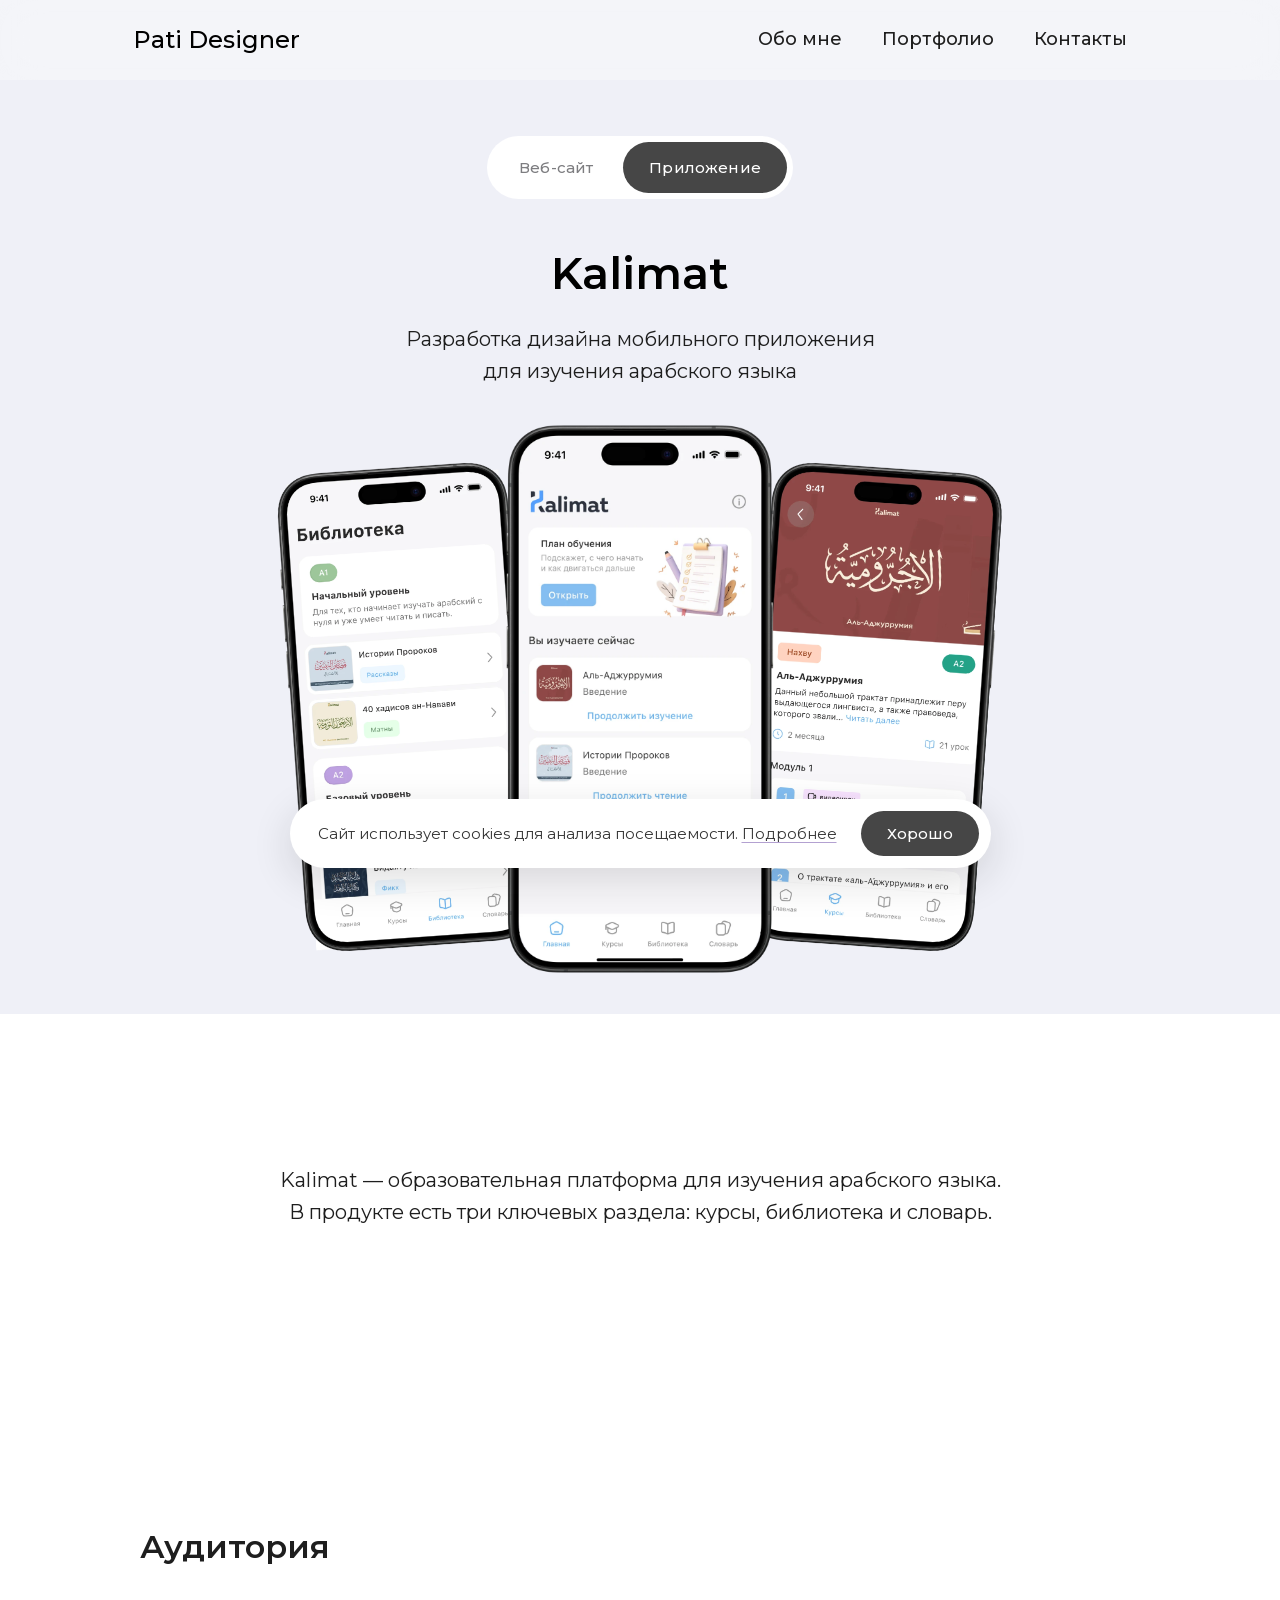
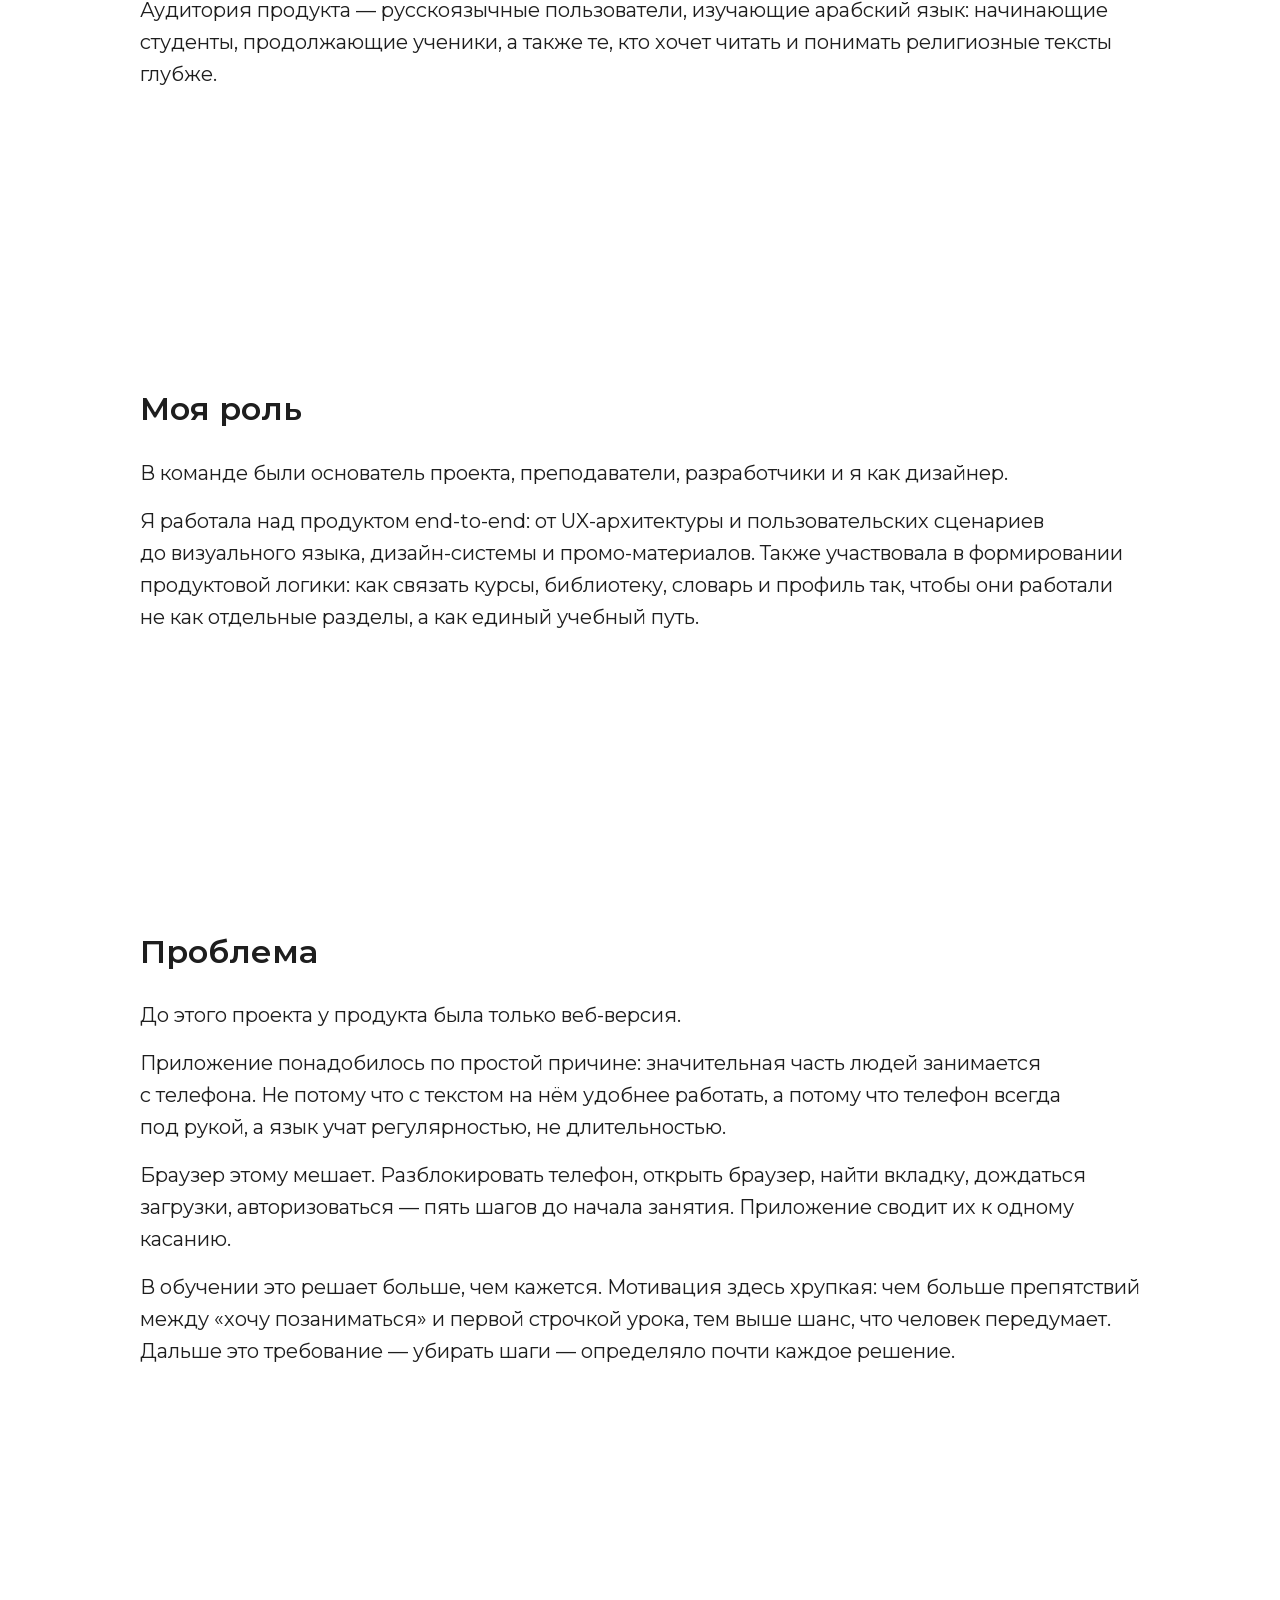
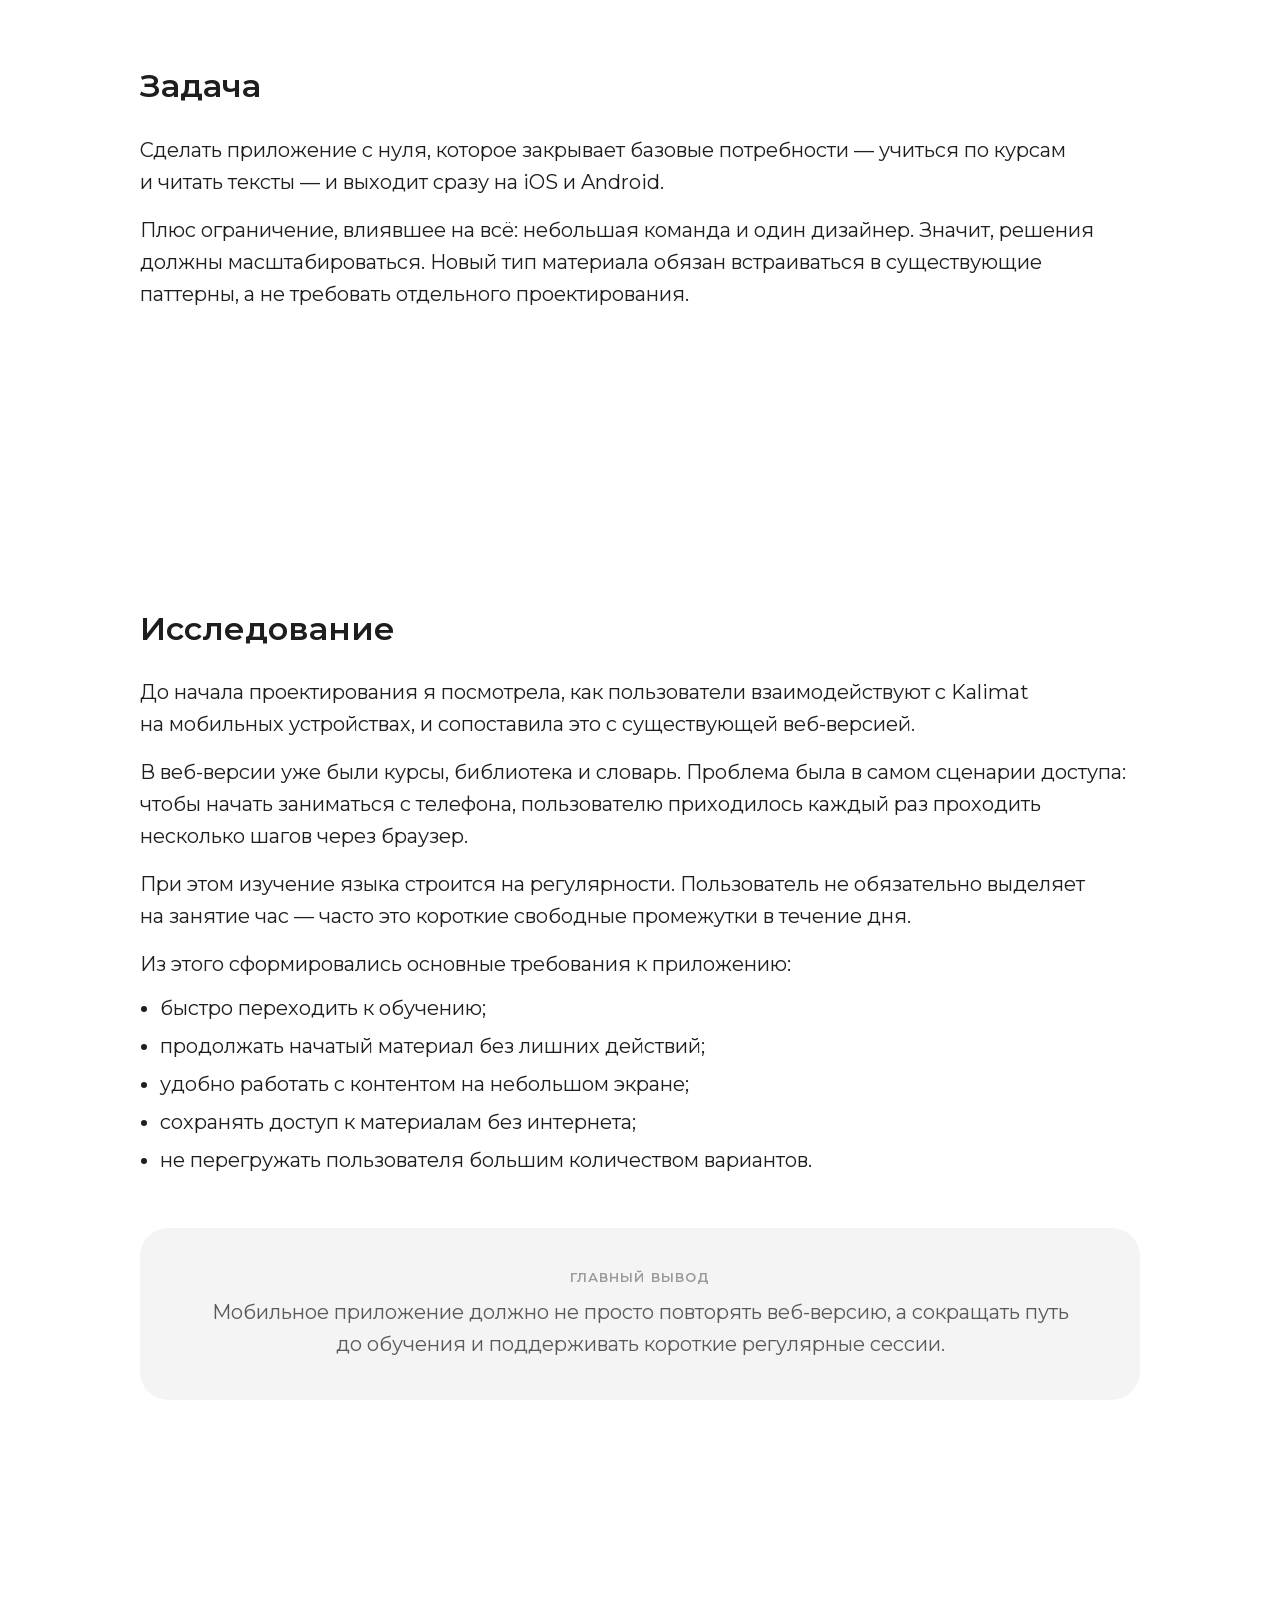
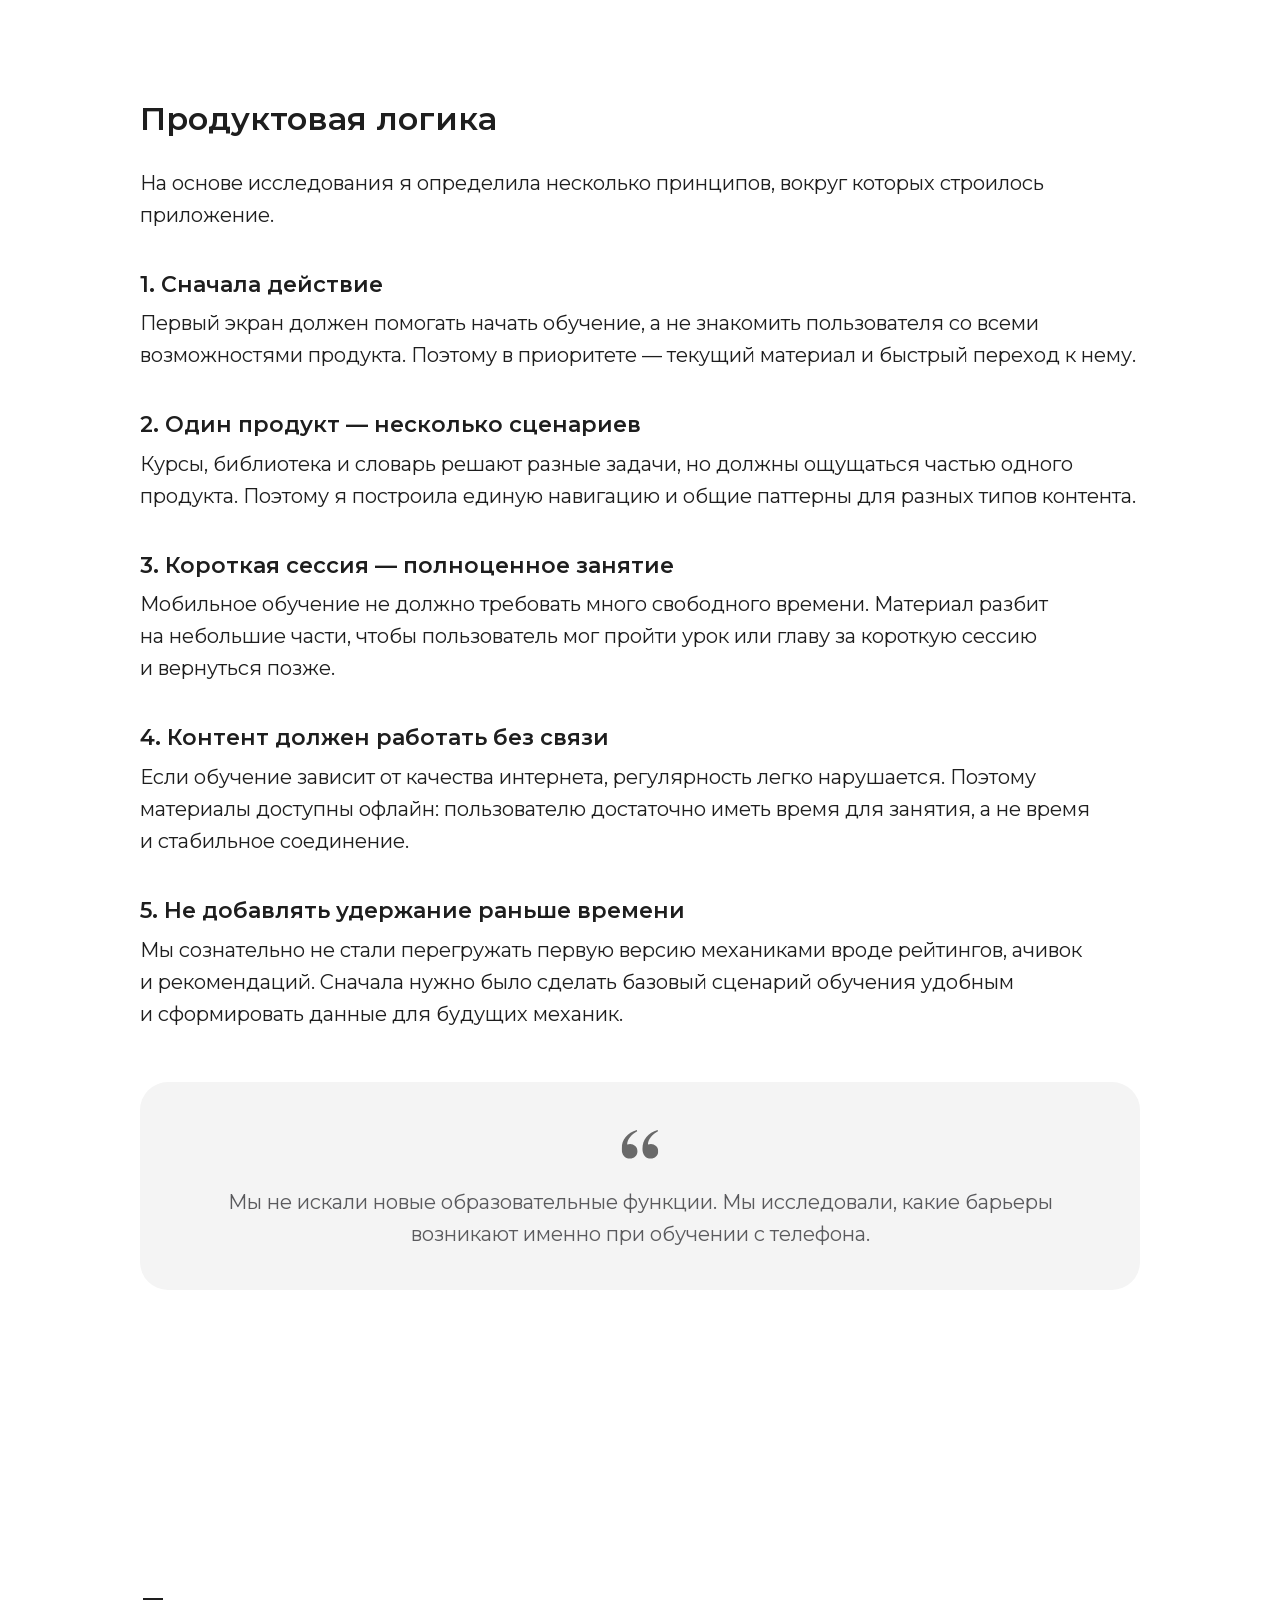
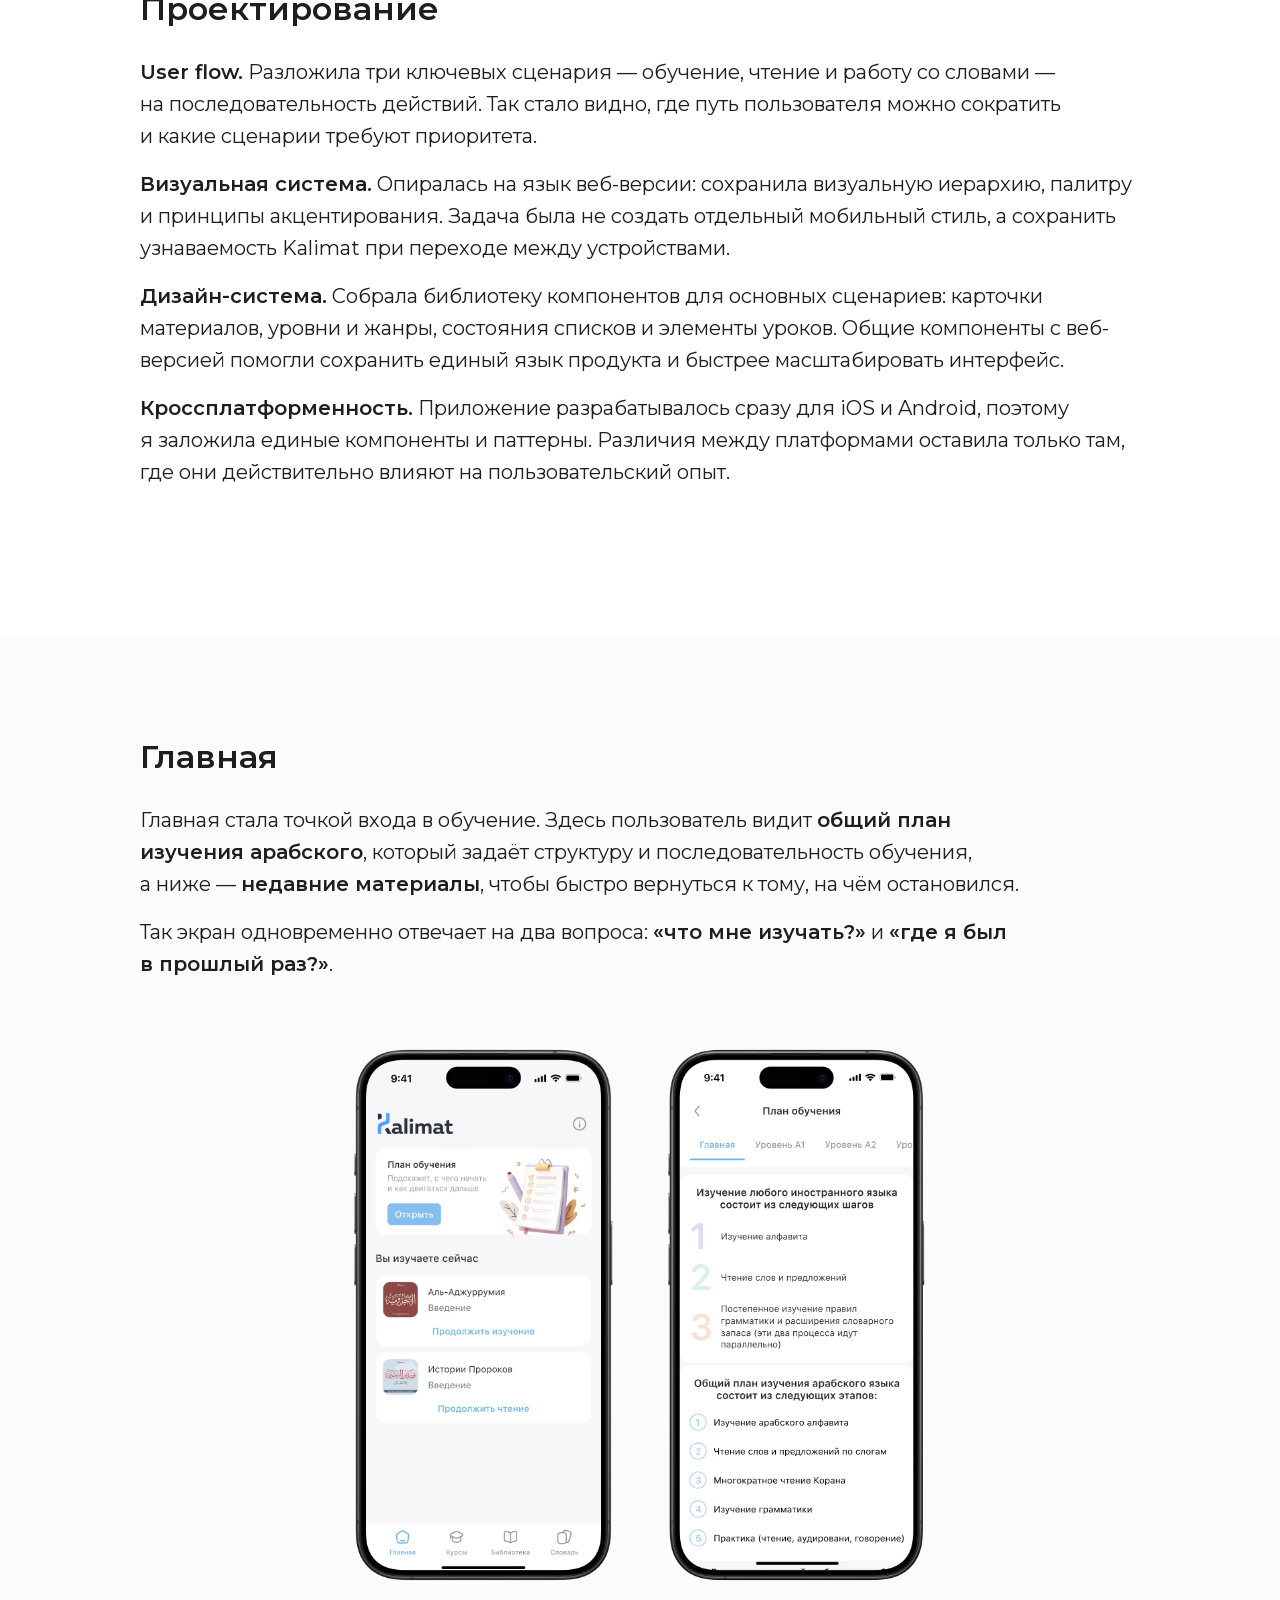
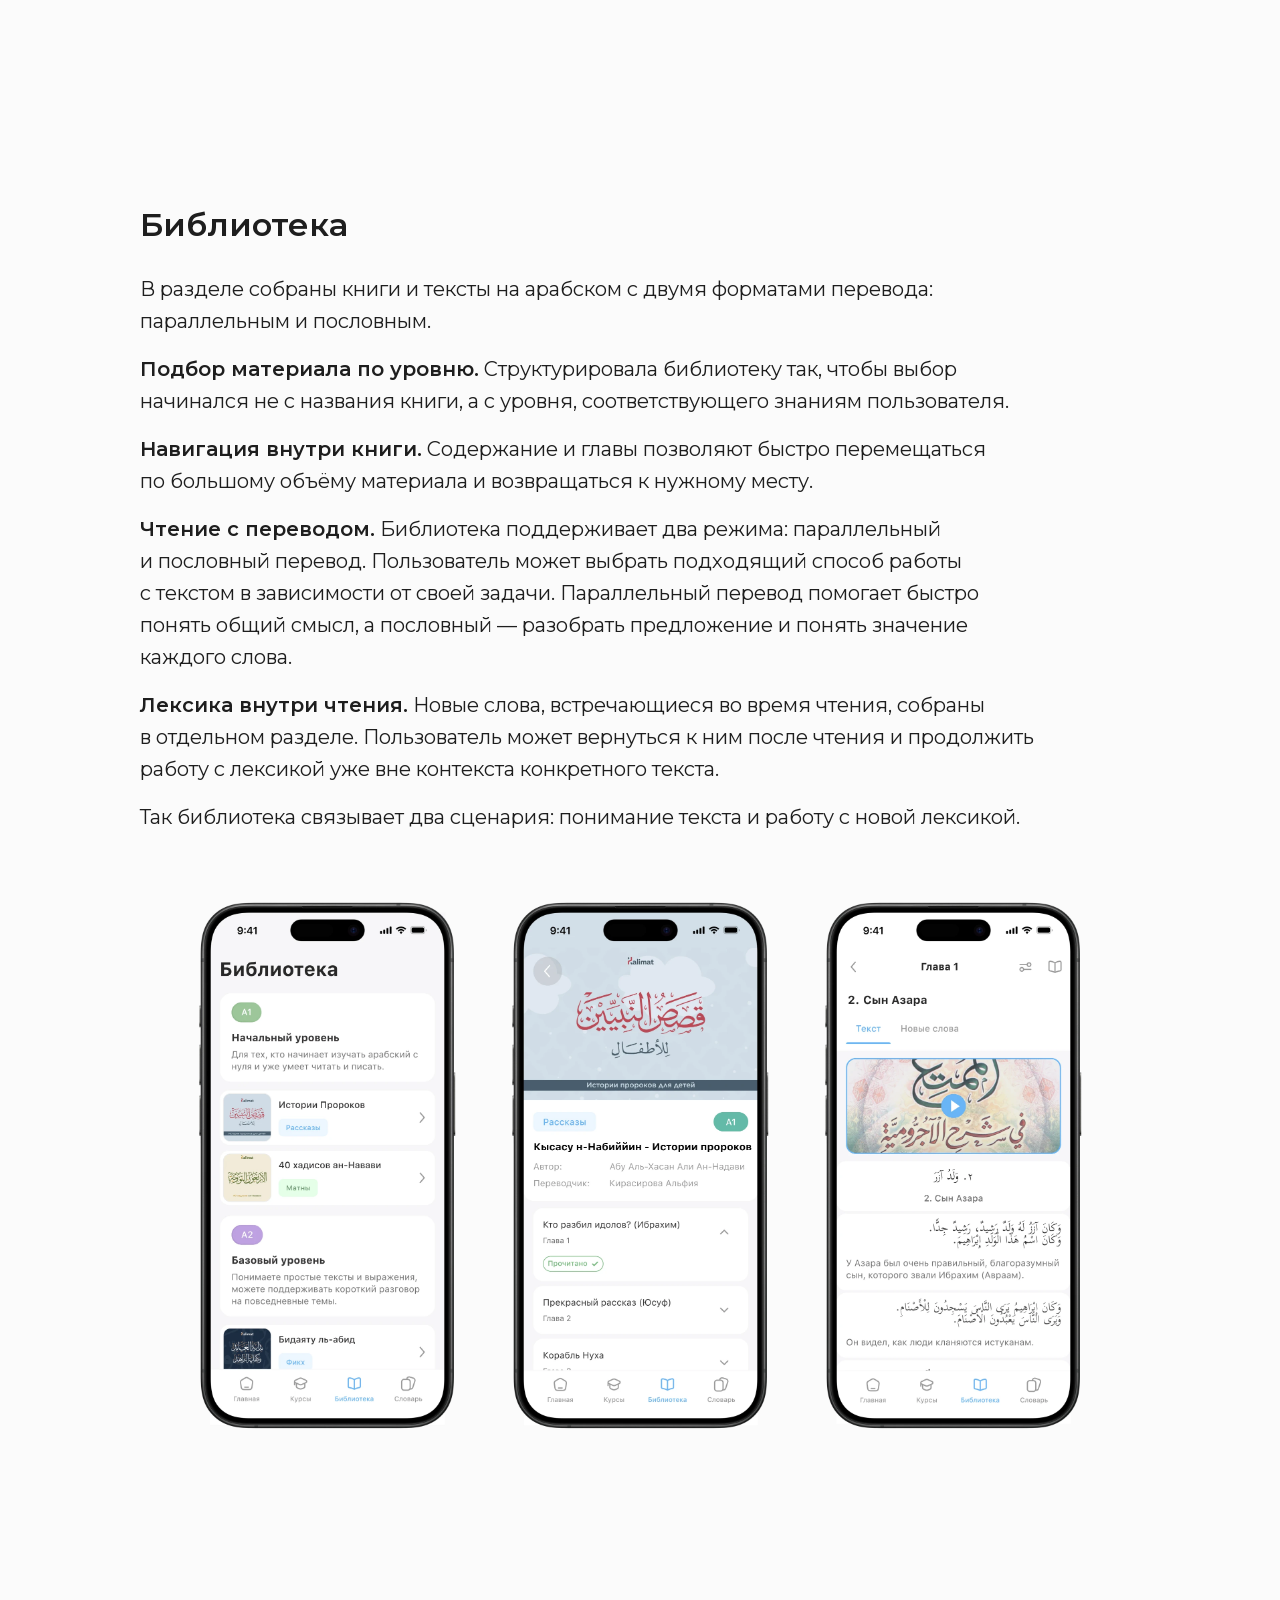
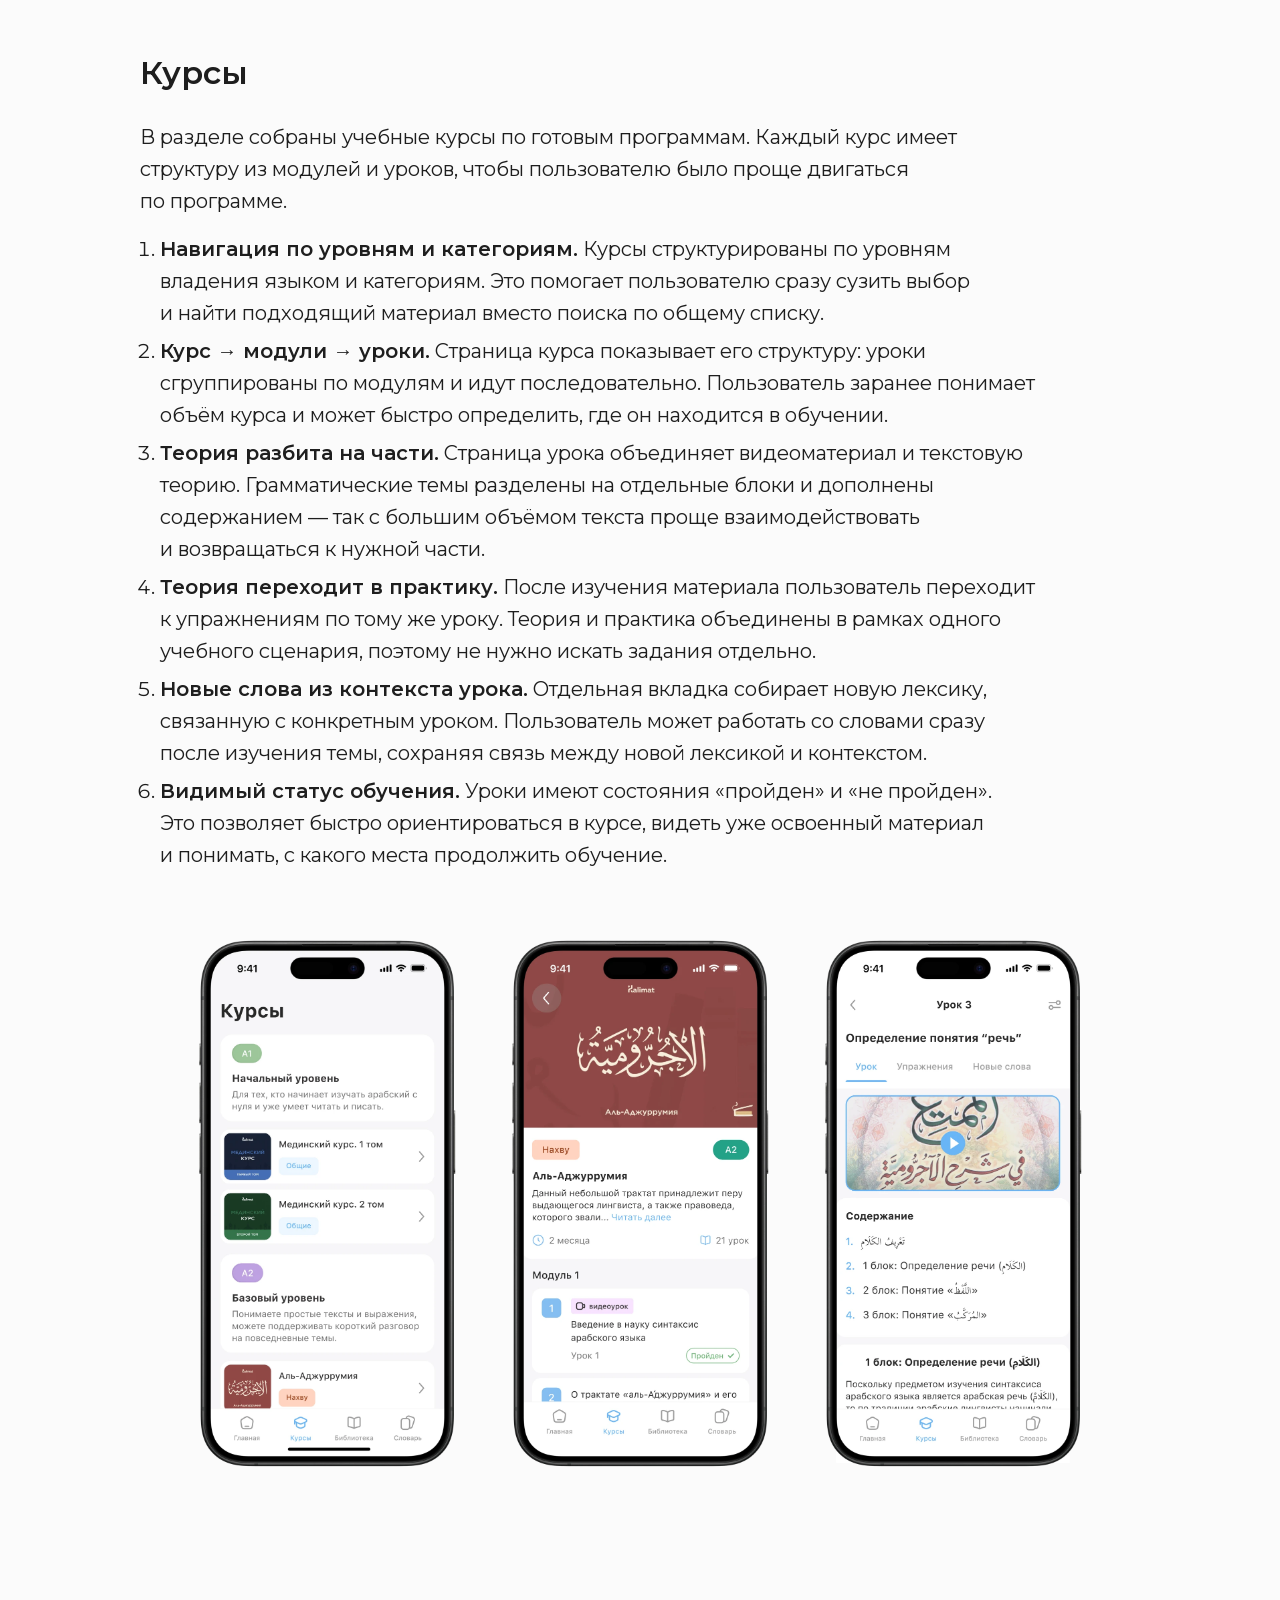
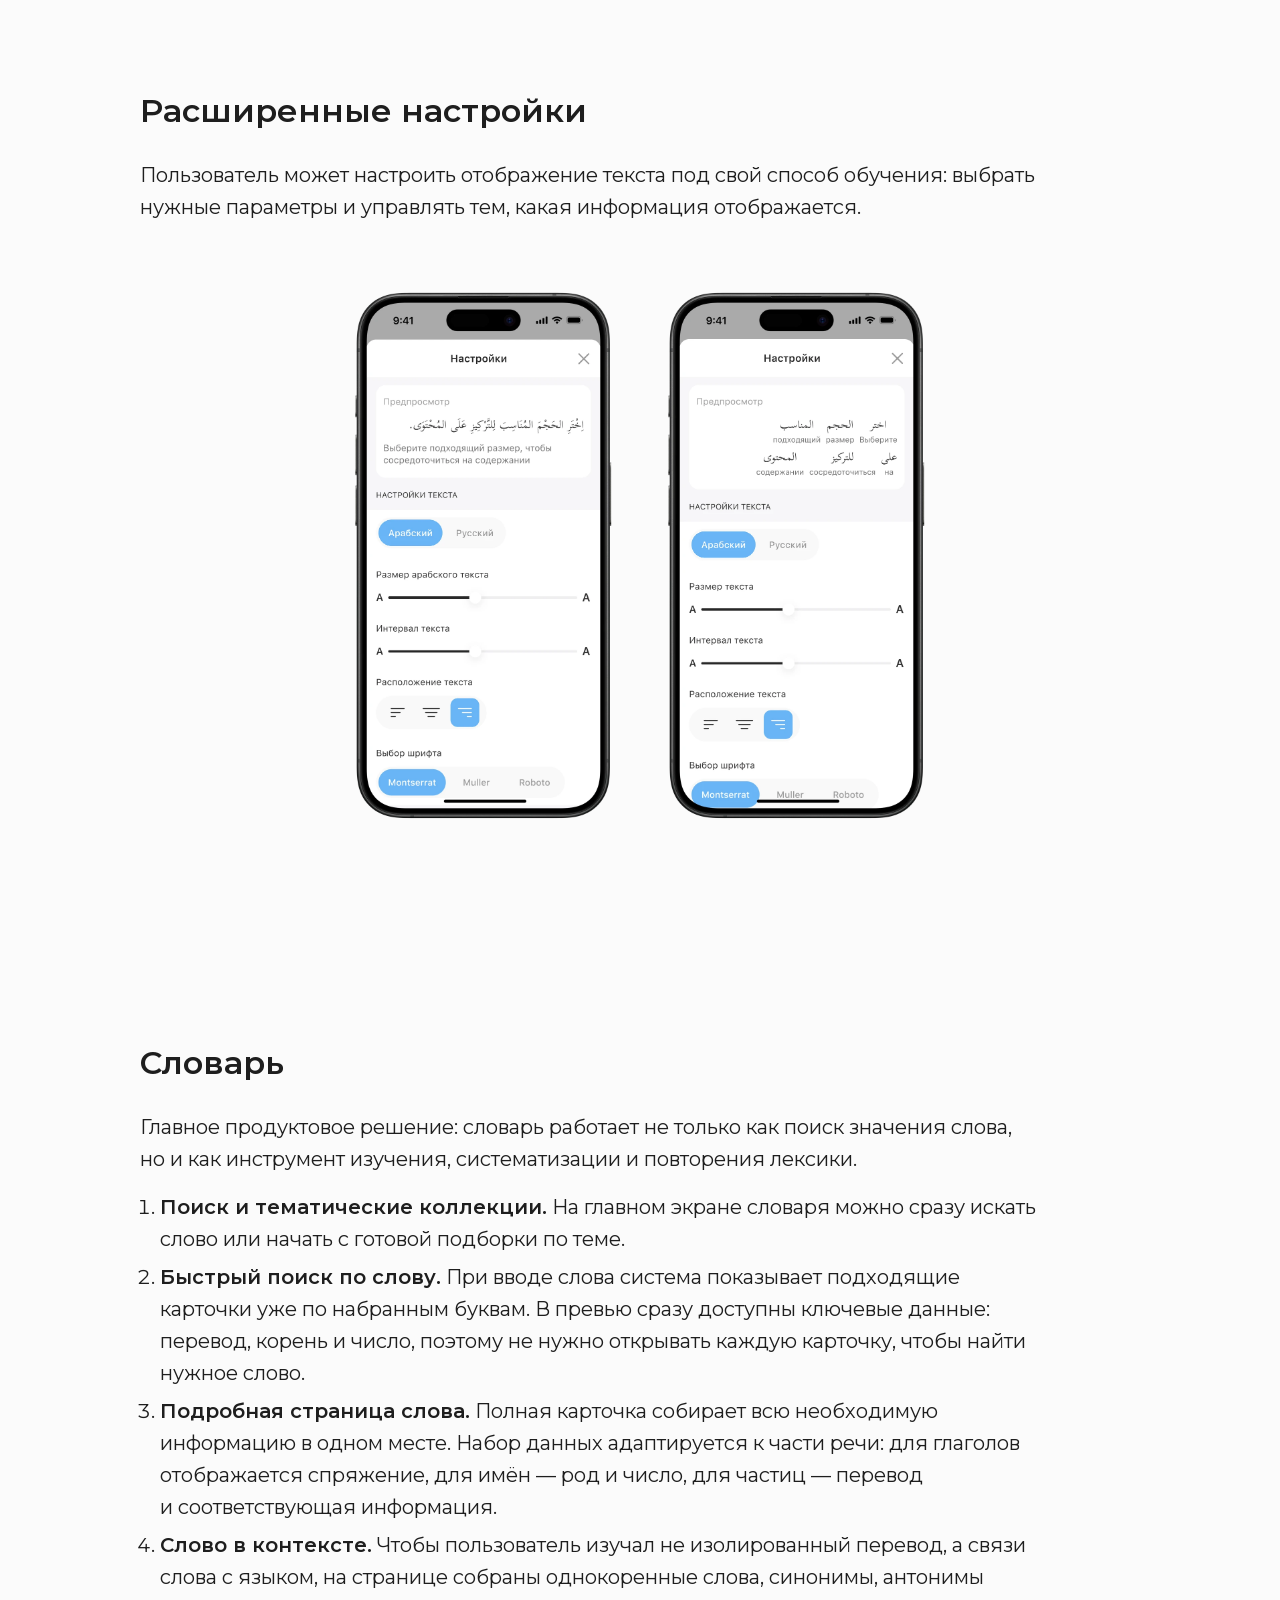
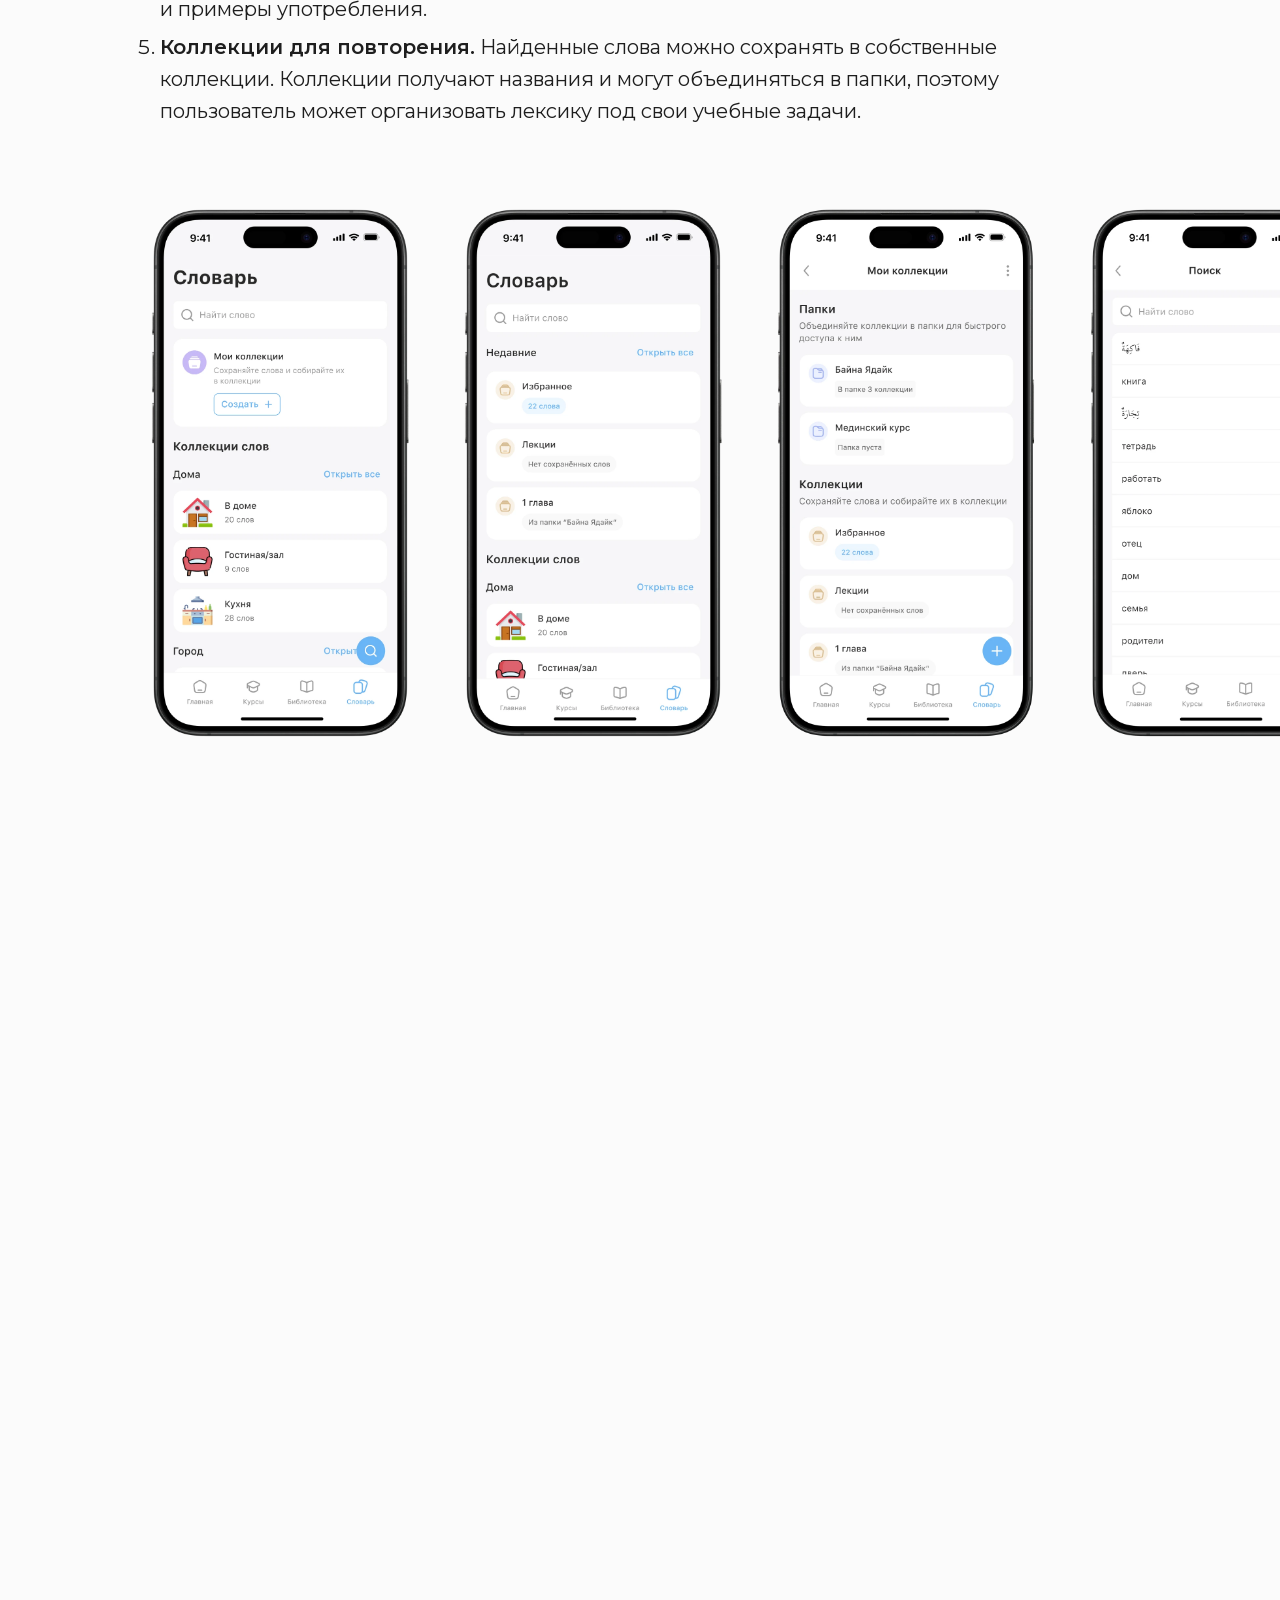
==== kalimat-app.html @ cebd1914 "Add files via upload" ====
<!DOCTYPE html>
<html lang="ru">
<head>
  <meta charset="UTF-8">
  <meta name="viewport" content="width=device-width, initial-scale=1.0">
  <title>Kalimat — мобильное приложение | Pati Designer</title>
  <meta name="description" content="Кейс продуктового дизайнера: кроссплатформенное приложение для изучения арабского с нуля. Архитектура, сценарии обучения, дизайн-система для iOS и Android.">

  <!-- Превью при отправке ссылки. Адрес сайта и картинку добавим вместе с доменом -->
  <meta property="og:type" content="article">
  <meta property="og:site_name" content="Pati Designer">
  <meta property="og:locale" content="ru_RU">
  <meta property="og:title" content="Kalimat — мобильное приложение | Pati Designer">
  <meta property="og:description" content="Кейс продуктового дизайнера: кроссплатформенное приложение для изучения арабского с нуля. Архитектура, сценарии обучения, дизайн-система для iOS и Android.">
  <meta name="twitter:card" content="summary">
  <meta name="twitter:title" content="Kalimat — мобильное приложение | Pati Designer">
  <meta name="twitter:description" content="Кейс продуктового дизайнера: кроссплатформенное приложение для изучения арабского с нуля. Архитектура, сценарии обучения, дизайн-система для iOS и Android.">

  <!-- Иконка сайта -->
  <link rel="icon" href="favicon.svg" type="image/svg+xml">
  <link rel="icon" href="favicon-32.png" sizes="32x32" type="image/png">
  <link rel="apple-touch-icon" href="apple-touch-icon.png">

  <!-- Шрифты -->
  <link rel="preload" href="fonts/montserrat/montserrat-cyrillic.woff2" as="font" type="font/woff2" crossorigin>
  <link rel="preload" href="fonts/montserrat/montserrat-latin.woff2" as="font" type="font/woff2" crossorigin>
  <link rel="stylesheet" href="css/fonts.css">

  <!-- Стили сайта -->
  <link rel="stylesheet" href="css/reset.css">
  <link rel="stylesheet" href="css/style.css">
  <link rel="stylesheet" href="css/components.css">
  <!-- Стили кейсов: общая система + раскладка этой страницы -->
  <link rel="stylesheet" href="css/case.css">
  <link rel="stylesheet" href="css/case-kalimat.css">
</head>
<body>

  <!-- Кастомный курсор-стрелка -->
  <div id="pd-cursor" aria-hidden="true">
    <svg xmlns="http://www.w3.org/2000/svg" width="28" height="32" viewBox="0 0 28 32" fill="none">
      <path d="M3 0 L0 24 L8 17.5 L11.5 16 L20 16 Z"
            fill="#B3A1D1" stroke="white" stroke-width="2"
            stroke-linejoin="round" stroke-linecap="round"/>
    </svg>
  </div>

  <!-- Боковая навигация по кейсу -->
  <nav class="case-side-nav" aria-label="Навигация по кейсу">
    <ul class="case-side-nav__list">
      <!-- Кейс приложения -->
      <li class="case-side-nav__item"><a href="#case-audience-app">аудитория</a></li>
      <li class="case-side-nav__item"><a href="#case-team-app">моя роль</a></li>
      <li class="case-side-nav__item"><a href="#case-problem-app">проблема</a></li>
      <li class="case-side-nav__item"><a href="#case-goal-app">задача</a></li>
      <li class="case-side-nav__item"><a href="#case-research-app">исследование</a></li>
      <li class="case-side-nav__item"><a href="#case-logic">логика</a></li>
      <li class="case-side-nav__item"><a href="#case-process">проектирование</a></li>
      <li class="case-side-nav__item"><a href="#case-home">решения</a></li>
      <li class="case-side-nav__item"><a href="#case-results-app">результат</a></li>
      <li class="case-side-nav__item"><a href="#case-next">что&nbsp;дальше</a></li>
    </ul>
  </nav>

  <!-- Шапка — как на главной, ссылки ведут обратно на портфолио -->
  <header class="pd-nav" id="header">
    <div class="pd-nav__inner">
      <a href="index.html" class="pd-nav__logo">Pati Designer</a>
      <nav>
        <ul class="pd-nav__menu">
          <li><a href="index.html#about"     class="pd-nav__link">Обо мне</a></li>
          <li><a href="index.html#portfolio" class="pd-nav__link">Портфолио</a></li>
          <li><a href="index.html#contacts"  class="pd-nav__link">Контакты</a></li>
        </ul>
      </nav>
      <a href="index.html#contacts" class="pd-nav__cta btn btn--dark">Написать мне</a>
      <button class="pd-nav__burger" id="pd-nav__burger"
              aria-label="Открыть меню" aria-expanded="false">
        <span></span>
        <span></span>
        <span></span>
      </button>
    </div>
  </header>

  <!-- Меню на телефоне -->
  <div class="pd-nav-drawer" id="pd-nav-drawer" aria-hidden="true">
    <nav class="pd-nav-drawer__nav">
      <ul class="pd-nav-drawer__menu">
        <li><a href="index.html#about"     class="pd-nav-drawer__link">Обо мне</a></li>
        <li><a href="index.html#portfolio" class="pd-nav-drawer__link">Портфолио</a></li>
        <li><a href="index.html#contacts"  class="pd-nav-drawer__link">Контакты</a></li>
      </ul>
      <a href="https://t.me/pati_iman" target="_blank" rel="noopener" class="pd-nav-drawer__cta btn btn--dark">Написать мне</a>
    </nav>
  </div>

  <main class="case">

    <!-- ===== Первый экран ===== -->
    <section class="case-hero" id="case-hero" data-nav-hide>
      <div class="case-hero__inner">
        <div class="case-hero__head">
          <div class="case-switch" role="group" aria-label="Платформа"
               data-reveal="up" data-reveal-dur="0.2" data-reveal-delay="1.2">
            <a class="case-switch__link" href="kalimat.html">Веб-сайт</a>
            <a class="case-switch__link is-active" href="kalimat-app.html" aria-current="page">Приложение</a>
          </div>

          <div class="case-hero__intro" data-reveal="up" data-reveal-dur="2">
            <h1 class="case-hero__title">Kalimat</h1>
            <div class="case-hero__lead">

              <p>Разработка дизайна мобильного приложения <br>для&nbsp;изучения арабского языка</p>
            </div>
          </div>
        </div>
        <div class="case-hero__gallery">

          <div class="case-hero__gallery-row case-hero__gallery-row--mobile">
            <div class="case-hero__screen case-hero__screen--side case-hero__screen--left"
                 data-reveal="fan-left" data-reveal-dur="0.75" data-reveal-delay="0.4">
              <img src="images/case-kalimat/mobile-library.webp" width="840" height="1655" alt="Библиотека в приложении">
            </div>
            <div class="case-hero__screen case-hero__screen--main"
                 data-reveal="up" data-reveal-dur="0.75">
              <img src="images/case-kalimat/mobile-main.webp" width="836" height="1660" alt="Главный экран приложения">
            </div>
            <div class="case-hero__screen case-hero__screen--side case-hero__screen--right"
                 data-reveal="fan-right" data-reveal-dur="0.75" data-reveal-delay="0.4">
              <img src="images/case-kalimat/mobile-course.webp" width="840" height="1655" alt="Страница курса в приложении">
            </div>
          </div>
        </div>
      </div>
    </section>

    <!-- ===== О проекте — приложение ===== -->
    <section class="case-section case-section--center" id="case-intro-app">
      <div class="case-section__inner">
        <p class="case-text">
          Kalimat&nbsp;— образовательная платформа для&nbsp;изучения арабского языка.<br>
          В&nbsp;продукте есть три ключевых раздела: курсы, библиотека и&nbsp;словарь.
        </p>
      </div>
    </section>

    <!-- ===== Аудитория — приложение ===== -->
    <section class="case-section" id="case-audience-app">
      <div class="case-section__inner">
        <h2 class="case-h2 case-section__title">Аудитория</h2>
        <p class="case-text">Аудитория продукта&nbsp;— русскоязычные пользователи, изучающие арабский язык: начинающие студенты, продолжающие ученики, а&nbsp;также те, кто хочет читать и&nbsp;понимать религиозные тексты глубже.</p>
      </div>
    </section>

    <!-- ===== Моя роль — приложение ===== -->
    <section class="case-section" id="case-team-app">
      <div class="case-section__inner">
        <h2 class="case-h2 case-section__title">Моя роль</h2>
        <p class="case-text">В&nbsp;команде были основатель проекта, преподаватели, разработчики и&nbsp;я&nbsp;как&nbsp;дизайнер.</p>
        <p class="case-text">Я&nbsp;работала над&nbsp;продуктом end-to-end: от&nbsp;UX-архитектуры и&nbsp;пользовательских сценариев до&nbsp;визуального языка, дизайн-системы и&nbsp;промо-материалов. Также участвовала в&nbsp;формировании продуктовой логики: как&nbsp;связать курсы, библиотеку, словарь и&nbsp;профиль так, чтобы они работали не&nbsp;как&nbsp;отдельные разделы, а&nbsp;как&nbsp;единый учебный путь.</p>
      </div>
    </section>

    <!-- ===== Проблема — приложение ===== -->
    <section class="case-section" id="case-problem-app">
      <div class="case-section__inner">
        <h2 class="case-h2 case-section__title">Проблема</h2>
        <p class="case-text">До&nbsp;этого проекта у&nbsp;продукта была только веб-версия.</p>
        <p class="case-text">Приложение понадобилось по&nbsp;простой причине: значительная часть людей занимается с&nbsp;телефона. Не&nbsp;потому что&nbsp;с&nbsp;текстом на&nbsp;нём удобнее работать, а&nbsp;потому что&nbsp;телефон всегда под&nbsp;рукой, а&nbsp;язык учат регулярностью, не&nbsp;длительностью.</p>
        <p class="case-text">Браузер этому мешает. Разблокировать телефон, открыть браузер, найти вкладку, дождаться загрузки, авторизоваться&nbsp;— пять шагов до&nbsp;начала занятия. Приложение сводит их&nbsp;к&nbsp;одному касанию.</p>
        <p class="case-text">В&nbsp;обучении это&nbsp;решает больше, чем кажется. Мотивация здесь хрупкая: чем больше препятствий между «хочу позаниматься» и&nbsp;первой строчкой урока, тем выше шанс, что&nbsp;человек передумает. Дальше это&nbsp;требование&nbsp;— убирать шаги&nbsp;— определяло почти каждое решение.</p>
      </div>
    </section>

    <!-- ===== Задача — приложение ===== -->
    <section class="case-section" id="case-goal-app">
      <div class="case-section__inner">
        <h2 class="case-h2 case-section__title">Задача</h2>
        <p class="case-text">Сделать приложение с&nbsp;нуля, которое закрывает базовые потребности&nbsp;— учиться по&nbsp;курсам и&nbsp;читать тексты&nbsp;— и&nbsp;выходит сразу на&nbsp;iOS и&nbsp;Android.</p>
        <p class="case-text">Плюс ограничение, влиявшее на&nbsp;всё: небольшая команда и&nbsp;один дизайнер. Значит, решения должны масштабироваться. Новый тип материала обязан встраиваться в&nbsp;существующие паттерны, а&nbsp;не&nbsp;требовать отдельного проектирования.</p>
      </div>
    </section>

    <!-- ===== Исследование — приложение ===== -->
    <section class="case-section" id="case-research-app">
      <div class="case-section__inner">
        <h2 class="case-h2 case-section__title">Исследование</h2>
        <p class="case-text">До&nbsp;начала проектирования я&nbsp;посмотрела, как&nbsp;пользователи взаимодействуют с&nbsp;Kalimat на&nbsp;мобильных устройствах, и&nbsp;сопоставила это&nbsp;с&nbsp;существующей веб-версией.</p>
        <p class="case-text">В&nbsp;веб-версии уже были курсы, библиотека и&nbsp;словарь. Проблема была в&nbsp;самом сценарии доступа: чтобы начать заниматься с&nbsp;телефона, пользователю приходилось каждый раз проходить несколько шагов через браузер.</p>
        <p class="case-text">При&nbsp;этом изучение языка строится на&nbsp;регулярности. Пользователь не&nbsp;обязательно выделяет на&nbsp;занятие час&nbsp;— часто это&nbsp;короткие свободные промежутки в&nbsp;течение дня.</p>
        <div class="case-text">Из&nbsp;этого сформировались основные требования к&nbsp;приложению:
          <ul class="case-list">
            <li>быстро переходить к&nbsp;обучению;</li>
            <li>продолжать начатый материал без&nbsp;лишних действий;</li>
            <li>удобно работать с&nbsp;контентом на&nbsp;небольшом экране;</li>
            <li>сохранять доступ к&nbsp;материалам без&nbsp;интернета;</li>
            <li>не&nbsp;перегружать пользователя большим количеством вариантов.</li>
          </ul>
        </div>
        <div class="case-callout">
          <p class="case-callout__label">Главный вывод</p>
          <p>Мобильное приложение должно не&nbsp;просто повторять веб-версию, а&nbsp;сокращать путь до&nbsp;обучения и&nbsp;поддерживать короткие регулярные сессии.</p>
        </div>
      </div>
    </section>

    <!-- ===== Продуктовая логика — приложение ===== -->
    <section class="case-section" id="case-logic">
      <div class="case-section__inner">
        <h2 class="case-h2 case-section__title">Продуктовая логика</h2>
        <p class="case-text">На&nbsp;основе исследования я&nbsp;определила несколько принципов, вокруг которых строилось приложение.</p>

        <h3 class="case-h3">1. Сначала действие</h3>
        <p class="case-text">Первый экран должен помогать начать обучение, а&nbsp;не&nbsp;знакомить пользователя со&nbsp;всеми возможностями продукта. Поэтому в&nbsp;приоритете&nbsp;— текущий материал и&nbsp;быстрый переход к&nbsp;нему.</p>

        <h3 class="case-h3">2. Один продукт&nbsp;— несколько сценариев</h3>
        <p class="case-text">Курсы, библиотека и&nbsp;словарь решают разные задачи, но&nbsp;должны ощущаться частью одного продукта. Поэтому я&nbsp;построила единую навигацию и&nbsp;общие паттерны для&nbsp;разных типов контента.</p>

        <h3 class="case-h3">3. Короткая сессия&nbsp;— полноценное занятие</h3>
        <p class="case-text">Мобильное обучение не&nbsp;должно требовать много свободного времени. Материал разбит на&nbsp;небольшие части, чтобы пользователь мог пройти урок или&nbsp;главу за&nbsp;короткую сессию и&nbsp;вернуться позже.</p>

        <h3 class="case-h3">4. Контент должен работать без&nbsp;связи</h3>
        <p class="case-text">Если обучение зависит от&nbsp;качества интернета, регулярность легко нарушается. Поэтому материалы доступны офлайн: пользователю достаточно иметь время для&nbsp;занятия, а&nbsp;не&nbsp;время и&nbsp;стабильное соединение.</p>

        <h3 class="case-h3">5. Не&nbsp;добавлять удержание раньше времени</h3>
        <p class="case-text">Мы&nbsp;сознательно не&nbsp;стали перегружать первую версию механиками вроде рейтингов, ачивок и&nbsp;рекомендаций. Сначала нужно было сделать базовый сценарий обучения удобным и&nbsp;сформировать данные для&nbsp;будущих механик.</p>

        <div class="case-callout">
          <p>Мы&nbsp;не&nbsp;искали новые образовательные функции. Мы&nbsp;исследовали, какие барьеры возникают именно при&nbsp;обучении с&nbsp;телефона.</p>
        </div>
      </div>
    </section>

    <!-- ===== Проектирование — приложение ===== -->
    <section class="case-section" id="case-process">
      <div class="case-section__inner">
        <h2 class="case-h2 case-section__title">Проектирование</h2>
        <p class="case-text"><strong>User flow.</strong> Разложила три ключевых сценария&nbsp;— обучение, чтение и&nbsp;работу со&nbsp;словами&nbsp;— на&nbsp;последовательность действий. Так стало видно, где путь пользователя можно сократить и&nbsp;какие сценарии требуют приоритета.</p>
        <p class="case-text"><strong>Визуальная система.</strong> Опиралась на&nbsp;язык веб-версии: сохранила визуальную иерархию, палитру и&nbsp;принципы акцентирования. Задача была не&nbsp;создать отдельный мобильный стиль, а&nbsp;сохранить узнаваемость Kalimat при&nbsp;переходе между устройствами.</p>
        <p class="case-text"><strong>Дизайн-система.</strong> Собрала библиотеку компонентов для&nbsp;основных сценариев: карточки материалов, уровни и&nbsp;жанры, состояния списков и&nbsp;элементы уроков. Общие компоненты с&nbsp;веб-версией помогли сохранить единый язык продукта и&nbsp;быстрее масштабировать интерфейс.</p>
        <p class="case-text"><strong>Кроссплатформенность.</strong> Приложение разрабатывалось сразу для&nbsp;iOS и&nbsp;Android, поэтому я&nbsp;заложила единые компоненты и&nbsp;паттерны. Различия между платформами оставила только там, где они действительно влияют на&nbsp;пользовательский опыт.</p>
      </div>
    </section>

    <!-- ===== Решение. Главная — приложение ===== -->
    <section class="case-solution" id="case-home">
      <div class="case-solution__inner">
        <div class="case-solution__text" data-reveal="from-left">
          <h2 class="case-h2">Главная</h2>
          <div class="case-solution__body">
            <p class="case-text">Главная стала точкой входа в&nbsp;обучение. Здесь пользователь видит <strong>общий план изучения арабского</strong>, который задаёт структуру и&nbsp;последовательность обучения, а&nbsp;ниже&nbsp;— <strong>недавние материалы</strong>, чтобы быстро вернуться к&nbsp;тому, на&nbsp;чём остановился.</p>
            <p class="case-text">Так экран одновременно отвечает на&nbsp;два вопроса: <strong>«что&nbsp;мне изучать?»</strong> и <strong>«где я&nbsp;был в&nbsp;прошлый раз?»</strong>.</p>
          </div>
        </div>
        <div class="case-solution__shots" data-reveal="zoom">
          <img src="images/case-kalimat/mobile-main.webp" width="836" height="1660" loading="lazy"
               alt="Главный экран: план обучения и недавние материалы">
          <img src="images/case-kalimat/study-plan.webp" width="840" height="1655" loading="lazy"
               alt="Экран плана обучения">
        </div>
      </div>
    </section>

    <!-- ===== Решение. Библиотека — приложение ===== -->
    <section class="case-solution" id="case-library">
      <div class="case-solution__inner">
        <div class="case-solution__text" data-reveal="from-left">
          <h2 class="case-h2">Библиотека</h2>
          <div class="case-solution__body">
            <p class="case-text">В&nbsp;разделе собраны книги и&nbsp;тексты на&nbsp;арабском с&nbsp;двумя форматами перевода: параллельным и&nbsp;пословным.</p>
            <p class="case-text"><strong>Подбор материала по&nbsp;уровню.</strong> Структурировала библиотеку так, чтобы выбор начинался не&nbsp;с&nbsp;названия книги, а&nbsp;с&nbsp;уровня, соответствующего знаниям пользователя.</p>
            <p class="case-text"><strong>Навигация внутри книги.</strong> Содержание и&nbsp;главы позволяют быстро перемещаться по&nbsp;большому объёму материала и&nbsp;возвращаться к&nbsp;нужному месту.</p>
            <p class="case-text"><strong>Чтение с&nbsp;переводом.</strong> Библиотека поддерживает два режима: параллельный и&nbsp;пословный перевод. Пользователь может выбрать подходящий способ работы с&nbsp;текстом в&nbsp;зависимости от&nbsp;своей задачи. Параллельный перевод помогает быстро понять общий смысл, а&nbsp;пословный&nbsp;— разобрать предложение и&nbsp;понять значение каждого слова.</p>
            <p class="case-text"><strong>Лексика внутри чтения.</strong> Новые слова, встречающиеся во&nbsp;время чтения, собраны в&nbsp;отдельном разделе. Пользователь может вернуться к&nbsp;ним после чтения и&nbsp;продолжить работу с&nbsp;лексикой уже вне контекста конкретного текста.</p>
            <p class="case-text">Так библиотека связывает два сценария: понимание текста и&nbsp;работу с&nbsp;новой лексикой.</p>
          </div>
        </div>
        <div class="case-solution__shots" data-reveal="zoom">
          <img src="images/case-kalimat/mobile-library.webp" width="840" height="1655" loading="lazy"
               alt="Библиотека: материалы по уровням и категориям">
          <img src="images/case-kalimat/book-page.webp" width="840" height="1655" loading="lazy"
               alt="Страница книги с содержанием и главами">
          <img src="images/case-kalimat/reading-page.webp" width="840" height="1655" loading="lazy"
               alt="Режим чтения: арабский текст с переводом">
        </div>
      </div>
    </section>

    <!-- ===== Решение. Курсы — приложение ===== -->
    <section class="case-solution" id="case-courses">
      <div class="case-solution__inner">
        <div class="case-solution__text" data-reveal="from-left">
          <h2 class="case-h2">Курсы</h2>
          <div class="case-solution__body">
            <p class="case-text">В&nbsp;разделе собраны учебные курсы по&nbsp;готовым программам. Каждый курс имеет структуру из&nbsp;модулей и&nbsp;уроков, чтобы пользователю было проще двигаться по&nbsp;программе.</p>
            <div class="case-text">
              <ol class="case-list case-list--ordered case-list--flush">
                <li><strong>Навигация по&nbsp;уровням и&nbsp;категориям.</strong> Курсы структурированы по&nbsp;уровням владения языком и&nbsp;категориям. Это&nbsp;помогает пользователю сразу сузить выбор и&nbsp;найти подходящий материал вместо поиска по&nbsp;общему списку.</li>
                <li><strong>Курс → модули → уроки.</strong> Страница курса показывает его структуру: уроки сгруппированы по&nbsp;модулям и&nbsp;идут последовательно. Пользователь заранее понимает объём курса и&nbsp;может быстро определить, где он&nbsp;находится в&nbsp;обучении.</li>
                <li><strong>Теория разбита на&nbsp;части.</strong> Страница урока объединяет видеоматериал и&nbsp;текстовую теорию. Грамматические темы разделены на&nbsp;отдельные блоки и&nbsp;дополнены содержанием&nbsp;— так с&nbsp;большим объёмом текста проще взаимодействовать и&nbsp;возвращаться к&nbsp;нужной части.</li>
                <li><strong>Теория переходит в&nbsp;практику.</strong> После изучения материала пользователь переходит к&nbsp;упражнениям по&nbsp;тому же&nbsp;уроку. Теория и&nbsp;практика объединены в&nbsp;рамках одного учебного сценария, поэтому не&nbsp;нужно искать задания отдельно.</li>
                <li><strong>Новые слова из&nbsp;контекста урока.</strong> Отдельная вкладка собирает новую лексику, связанную с&nbsp;конкретным уроком. Пользователь может работать со&nbsp;словами сразу после изучения темы, сохраняя связь между новой лексикой и&nbsp;контекстом.</li>
                <li><strong>Видимый статус обучения.</strong> Уроки имеют состояния «пройден» и&nbsp;«не&nbsp;пройден». Это&nbsp;позволяет быстро ориентироваться в&nbsp;курсе, видеть уже освоенный материал и&nbsp;понимать, с&nbsp;какого места продолжить обучение.</li>
              </ol>
            </div>
          </div>
        </div>
        <div class="case-solution__shots" data-reveal="zoom">
          <img src="images/case-kalimat/course-list.webp" width="840" height="1655" loading="lazy"
               alt="Курсы по уровням и категориям">
          <img src="images/case-kalimat/mobile-course.webp" width="840" height="1655" loading="lazy"
               alt="Страница курса: модули и уроки">
          <img src="images/case-kalimat/lesson-page.webp" width="840" height="1655" loading="lazy"
               alt="Страница урока: теория, упражнения и новые слова">
        </div>
      </div>
    </section>

    <!-- ===== Решение. Расширенные настройки — приложение ===== -->
    <section class="case-solution" id="case-dict-settings">
      <div class="case-solution__inner">
        <div class="case-solution__text" data-reveal="from-left">
          <h2 class="case-h2">Расширенные настройки</h2>
          <div class="case-solution__body">
            <p class="case-text">Пользователь может настроить отображение текста под&nbsp;свой способ обучения: выбрать нужные параметры и&nbsp;управлять тем, какая информация отображается.</p>
          </div>
        </div>
        <div class="case-solution__shots" data-reveal="zoom">
          <img src="images/case-kalimat/settings-parallel.webp" width="840" height="1655" loading="lazy"
               alt="Параллельный перевод">
          <img src="images/case-kalimat/settings-word.webp" width="840" height="1655" loading="lazy"
               alt="Пословный перевод">
        </div>
      </div>
    </section>

    <!-- ===== Решение. Словарь — приложение ===== -->
    <section class="case-solution" id="case-dictionary">
      <div class="case-solution__inner">
        <div class="case-solution__text" data-reveal="from-left">
          <h2 class="case-h2">Словарь</h2>
          <div class="case-solution__body">
            <p class="case-text">Главное продуктовое решение: словарь работает не&nbsp;только как&nbsp;поиск значения слова, но&nbsp;и&nbsp;как&nbsp;инструмент изучения, систематизации и&nbsp;повторения лексики.</p>
            <div class="case-text">
              <ol class="case-list case-list--ordered case-list--flush">
                <li><strong>Поиск и&nbsp;тематические коллекции.</strong> На&nbsp;главном экране словаря можно сразу искать слово или&nbsp;начать с&nbsp;готовой подборки по&nbsp;теме.</li>
                <li><strong>Быстрый поиск по&nbsp;слову.</strong> При&nbsp;вводе слова система показывает подходящие карточки уже по&nbsp;набранным буквам. В&nbsp;превью сразу доступны ключевые данные: перевод, корень и&nbsp;число, поэтому не&nbsp;нужно открывать каждую карточку, чтобы найти нужное слово.</li>
                <li><strong>Подробная страница слова.</strong> Полная карточка собирает всю необходимую информацию в&nbsp;одном месте. Набор данных адаптируется к&nbsp;части речи: для&nbsp;глаголов отображается спряжение, для&nbsp;имён&nbsp;— род и&nbsp;число, для&nbsp;частиц&nbsp;— перевод и&nbsp;соответствующая информация.</li>
                <li><strong>Слово в&nbsp;контексте.</strong> Чтобы пользователь изучал не&nbsp;изолированный перевод, а&nbsp;связи слова с&nbsp;языком, на&nbsp;странице собраны однокоренные слова, синонимы, антонимы и&nbsp;примеры употребления.</li>
                <li><strong>Коллекции для&nbsp;повторения.</strong> Найденные слова можно сохранять в&nbsp;собственные коллекции. Коллекции получают названия и&nbsp;могут объединяться в&nbsp;папки, поэтому пользователь может организовать лексику под&nbsp;свои учебные задачи.</li>
              </ol>
            </div>
          </div>
        </div>
        <!-- Лента как дашборд в OnBook: страница едет вниз, экраны — влево -->
        <div class="case-track__scroller" data-travel="auto">
          <div class="case-track__stage">
            <div class="case-track__track">
              <img loading="lazy" src="images/case-kalimat/dict-main.webp" width="860" height="1695"
                   alt="Словарь: поиск и тематические коллекции">
              <img loading="lazy" src="images/case-kalimat/dict-recent.webp" width="860" height="1695"
                   alt="Словарь: недавние слова">
              <img loading="lazy" src="images/case-kalimat/dict-folders.webp" width="868" height="1709"
                   alt="Мои коллекции">
              <img loading="lazy" src="images/case-kalimat/dict-search.webp" width="840" height="1655"
                   alt="Страница поиска">
              <img loading="lazy" src="images/case-kalimat/dict-results.webp" width="840" height="1655"
                   alt="Результаты поиска">
              <img loading="lazy" src="images/case-kalimat/dict-word-1.webp" width="840" height="1655"
                   alt="Страница слова: перевод и грамматика">
              <img loading="lazy" src="images/case-kalimat/collections-more.webp" width="840" height="1655"
                   alt="Мои коллекции: дополнительные действия">
              <img loading="lazy" src="images/case-kalimat/collections-delete.webp" width="840" height="1655"
                   alt="Мои коллекции: удаление">
              <img loading="lazy" src="images/case-kalimat/collections-select.webp" width="840" height="1655"
                   alt="Мои коллекции: выбор элементов">
              <img loading="lazy" src="images/case-kalimat/collections-settings.webp" width="840" height="1655"
                   alt="Мои коллекции: настройки">
              <img loading="lazy" src="images/case-kalimat/collections-move.webp" width="840" height="1655"
                   alt="Мои коллекции: перемещение коллекции">
              <img loading="lazy" src="images/case-kalimat/collections-snackbar.webp" width="840" height="1655"
                   alt="Мои коллекции: подтверждение действия">
            </div>
          </div>
        </div>
      </div>
    </section>

    <!-- ===== Результат — приложение ===== -->
    <section class="case-section" id="case-results-app">
      <div class="case-section__inner">
        <h2 class="case-h2 case-section__title">Результат</h2>
        <p class="case-text"><strong>Что&nbsp;создано.</strong> Кроссплатформенное приложение для&nbsp;iOS и&nbsp;Android, спроектированное с&nbsp;нуля: информационная архитектура, ключевые сценарии, интерфейс и&nbsp;дизайн-система.</p>
        <p class="case-text"><strong>Что&nbsp;работает сейчас.</strong> Приложение закрывает два основных сценария: продолжить начатое обучение и&nbsp;выбрать материал, подходящий по&nbsp;уровню. Пользователь может изучать курсы и&nbsp;читать материалы библиотеки с&nbsp;телефона, в&nbsp;том числе без&nbsp;подключения к&nbsp;интернету.</p>
        <p class="case-text"><strong>Что&nbsp;подготовлено к&nbsp;развитию.</strong> Спроектирован сценарий работы со&nbsp;словарём&nbsp;— следующий шаг после запуска приложения. Он&nbsp;связывает лексику с&nbsp;курсами и&nbsp;материалами библиотеки и&nbsp;позволяет встроить работу со&nbsp;словами непосредственно в&nbsp;обучение.</p>
        <div class="case-text"><strong>Что&nbsp;заложено в&nbsp;основу системы:</strong>
          <ul class="case-list">
            <li>единая навигация&nbsp;— новые разделы можно добавлять без&nbsp;перестройки основной структуры;</li>
            <li>единая система уровней и&nbsp;категорий&nbsp;— новый контент подключается по&nbsp;существующим правилам;</li>
            <li>кроссплатформенная дизайн-система&nbsp;— общие компоненты и&nbsp;токены для&nbsp;iOS и&nbsp;Android;</li>
            <li>масштабируемая архитектура&nbsp;— новые образовательные сценарии можно добавлять в&nbsp;существующую структуру продукта.</li>
          </ul>
        </div>
      </div>
    </section>

    <!-- ===== Что дальше — приложение ===== -->
    <section class="case-section" id="case-next">
      <div class="case-section__inner">
        <h2 class="case-h2 case-section__title">Что&nbsp;дальше</h2>
        <p class="case-text">Приложение запустило базовые сценарии обучения, но&nbsp;некоторые части продуктовой системы ещё предстоит связать между собой.</p>
        <h3 class="case-h3">Довести словарь до&nbsp;релиза</h3>
        <p class="case-text">Словарь&nbsp;— следующий важный элемент приложения. Его запуск позволит проверить, станет ли работа с&nbsp;лексикой регулярной частью обучения, если пользователю не&nbsp;нужно переходить в&nbsp;отдельный сервис.</p>
        <h3 class="case-h3">Связать приложение с&nbsp;системой прогресса</h3>
        <p class="case-text">Приложение вышло раньше, чем появилась система уровней и&nbsp;навыков. Следующий шаг&nbsp;— связать уроки с&nbsp;программой обучения и&nbsp;показывать, какую её&nbsp;часть пользователь уже освоил.</p>
        <h3 class="case-h3">Проверять влияние приложения на&nbsp;регулярность</h3>
        <div class="case-text">Для&nbsp;этого я&nbsp;бы отслеживала:
          <ul class="case-list">
            <li>время от&nbsp;запуска до&nbsp;первого действия;</li>
            <li>долю сессий, завершившихся уроком или&nbsp;главой;</li>
            <li>возврат к&nbsp;последнему материалу после перерыва;</li>
            <li>удержание на&nbsp;1-й и&nbsp;7-й день.</li>
          </ul>
        </div>
        <h3 class="case-h3">Развивать механики удержания</h3>
        <p class="case-text">После формирования основной учебной системы можно добавлять ачивки, рекомендации по&nbsp;повторению, мотивационные механики и&nbsp;рейтинг. Все четыре решают одну задачу&nbsp;— удержание. Но&nbsp;удерживать имеет смысл продукт, в&nbsp;котором уже комфортно учиться. Поэтому приоритет был очевиден: сначала сделать обучение удобным и&nbsp;доступным, а&nbsp;механики удержания добавить следующим слоем&nbsp;— когда появятся данные и&nbsp;основа для&nbsp;их&nbsp;работы.</p>
      </div>
    </section>

    <!-- ===== Метаданные проекта ===== -->
    <section class="case-meta" id="case-meta" data-nav-hide>
      <div class="case-meta__inner">
        <div class="case-meta__item" data-reveal="up">
          <span class="case-meta__label">Тип проекта</span>

          <span class="case-meta__value">Мобильное приложение</span>
        </div>
        <div class="case-meta__item" data-reveal="up">
          <span class="case-meta__label">Инструмент</span>
          <span class="case-meta__value">Figma</span>
        </div>
        <div class="case-meta__item" data-reveal="up">
          <span class="case-meta__label">Год</span>

          <span class="case-meta__value">2025</span>
        </div>
      </div>
    </section>

    <!-- ===== Другие работы ===== -->
    <section class="case-more" id="case-more" data-nav-hide>
      <div class="case-more__inner">
        <div class="case-more__head">
          <h2 class="case-more__title" data-reveal="up">Посмотри другие мои работы</h2>
        </div>

        <div class="case-more__grid">
        <div class="project-card project-card--quran">
          <div class="project-card__dot">
            <img loading="lazy" src="images/icons/dot-blue.svg" alt="">
          </div>
          <div class="project-card__info">
            <div class="project-card__header">
              <h3 class="project-card__name">Quran Reader</h3>
              <p class="project-card__desc">Дизайн <span class="nowrap">онлайн-платформы</span> для&nbsp;чтения и&nbsp;прослушивания Корана</p>
            </div>
            <div class="project-card__tags">
              <span class="project-tag">B2C</span>
              <span class="project-tag">Веб-сайт</span>
            </div>
          </div>
          <div class="project-card__media">
            <img loading="lazy" src="images/projects/quran-reader.webp" alt="Интерфейс Quran Reader: поиск по Корану и список сур" class="project-card__img">
          </div>
          <a href="quran-reader.html" class="project-card__btn">
            <img loading="lazy" src="images/icons/arrow.svg" alt="открыть">
          </a>
          <div class="project-card__overlay">
            <div class="project-card__overlay-inner">
              <div class="project-card__overlay-header">
                <span class="project-card__overlay-name">Quran Reader</span>
                <a href="quran-reader.html" class="project-card__overlay-btn">Открыть кейс <img loading="lazy" src="images/icons/arrow.svg" alt=""></a>
              </div>
              <p class="project-card__overlay-desc">Разработка дизайна интерфейса для&nbsp;чтения, глубокого изучения и&nbsp;эффективного запоминания Корана</p>
            </div>
          </div>
        </div>

        <div class="project-card project-card--onbook">
          <div class="project-card__dot"><img loading="lazy" src="images/icons/dot-teal.svg" alt=""></div>
          <div class="project-card__info">
            <div class="project-card__header">
              <h3 class="project-card__name">OnBook</h3>
              <p class="project-card__desc">UI/UX дизайн админ-панели <br>для&nbsp;библиотеки аудиокниг</p>
            </div>
            <div class="project-card__tags">
              <span class="project-tag">B2B</span>
              <span class="project-tag">Дашборд</span>
              <span class="project-tag">Админ-панель</span>
            </div>
          </div>
          <div class="project-card__media">
            <img loading="lazy" src="images/projects/onbook.webp" alt="Дашборд админ-панели OnBook" class="project-card__img project-card__img--back">
            <img loading="lazy" src="images/projects/onbook.webp" alt="Дашборд админ-панели OnBook" class="project-card__img project-card__img--front">
          </div>
          <a href="onbook.html" class="project-card__btn">
            <img loading="lazy" src="images/icons/arrow.svg" alt="открыть">
          </a>
          <div class="project-card__overlay">
            <div class="project-card__overlay-inner">
              <div class="project-card__overlay-header">
                <span class="project-card__overlay-name">OnBook</span>
                <a href="onbook.html" class="project-card__overlay-btn">Открыть кейс <img loading="lazy" src="images/icons/arrow.svg" alt=""></a>
              </div>
              <p class="project-card__overlay-desc">Редизайн админ-панели OnBook: сократила время загрузки аудиокниги с&nbsp;часа до&nbsp;нескольких минут</p>
            </div>
          </div>
        </div>
        </div>
        <a class="case-btn case-btn--solid case-more__cta"
           href="index.html#portfolio" data-reveal="up">Открыть портфолио</a>
      </div>
    </section>
  </main>

  <!-- Прелоадер, бургер-меню, курсор главной -->
  <script src="js/main.js"></script>
  <!-- Логика кейса -->
  <script src="js/case.js"></script>

</body>
</html>
---- css/fonts.css ----
/* ==========================================================================
   Шрифт Montserrat — подключён локально, без запросов к Google Fonts.
   Вариативный шрифт: один файл на набор символов покрывает начертания 400–600.
   Автор: Джульета Улановски, https://github.com/JulietaUla/Montserrat
   Лицензия: SIL Open Font License 1.1 — свободное использование, в том числе
   на коммерческих сайтах. Полный текст лицензии и описание файлов лежат
   рядом со шрифтами: fonts/montserrat/OFL.txt и README.txt. По условиям
   лицензии эти файлы должны распространяться вместе со шрифтом, поэтому
   они есть и в publish/.
   ========================================================================== */

/* cyrillic-ext */
@font-face {
  font-family: 'Montserrat';
  font-style: normal;
  font-weight: 400 600;
  font-display: swap;
  src: url('../fonts/montserrat/montserrat-cyrillic-ext.woff2') format('woff2');
  unicode-range: U+0460-052F, U+1C80-1C8A, U+20B4, U+2DE0-2DFF, U+A640-A69F, U+FE2E-FE2F;
}

/* cyrillic */
@font-face {
  font-family: 'Montserrat';
  font-style: normal;
  font-weight: 400 600;
  font-display: swap;
  src: url('../fonts/montserrat/montserrat-cyrillic.woff2') format('woff2');
  unicode-range: U+0301, U+0400-045F, U+0490-0491, U+04B0-04B1, U+2116;
}

/* latin-ext */
@font-face {
  font-family: 'Montserrat';
  font-style: normal;
  font-weight: 400 600;
  font-display: swap;
  src: url('../fonts/montserrat/montserrat-latin-ext.woff2') format('woff2');
  unicode-range: U+0100-02BA, U+02BD-02C5, U+02C7-02CC, U+02CE-02D7, U+02DD-02FF, U+0304, U+0308, U+0329, U+1D00-1DBF, U+1E00-1E9F, U+1EF2-1EFF, U+2020, U+20A0-20AB, U+20AD-20C0, U+2113, U+2C60-2C7F, U+A720-A7FF;
}

/* latin */
@font-face {
  font-family: 'Montserrat';
  font-style: normal;
  font-weight: 400 600;
  font-display: swap;
  src: url('../fonts/montserrat/montserrat-latin.woff2') format('woff2');
  unicode-range: U+0000-00FF, U+0131, U+0152-0153, U+02BB-02BC, U+02C6, U+02DA, U+02DC, U+0304, U+0308, U+0329, U+2000-206F, U+20AC, U+2122, U+2191, U+2193, U+2212, U+2215, U+FEFF, U+FFFD;
}
---- css/style.css ----
/* ==========================================================================
   style.css — переменные, шапка и главная страница

   Порядок разделов:
     1.  Переменные и утилиты
     2.  Прелоадер
     3.  Шапка (десктоп) и шапка на телефоне
     4.  Первый экран
     5.  Блок «Обо мне»
     6.  Портфолио: карточки проектов и плашка наведения
     7.  Галерея «Посмотреть ещё»
     8.  Навыки
     9.  Контакты
     10. Появление блоков и курсор-след
     11. Адаптив: планшет и узкие экраны, затем телефон
     12. Плашка о cookies

   Правила:
     — размеры и цвета берём из переменных :root, не хардкодим;
     — брейкпоинты только 1279 / 1023 / 767 / 639px, каждый одним блоком;
       исключение — 980px в блоке «Обо мне»: это граница его раскладки;
     — размеры шрифтов адаптивные через clamp(), эталон 1280px;
     — правки для телефона дописываем в мобильный блок, а не в конец файла.
   ========================================================================== */

/* ===== ПЕРЕМЕННЫЕ ===== */
:root {
  --bg: #fcfcfc;
  --text-primary: #1e1e1e;
  --text-secondary: rgba(30, 30, 30, 0.9);
  --text-thirty: rgba(30, 30, 30, 0.6);
  --text-additional: rgba(0, 0, 0, 0.5);
  --text-white: #ffffff;
  --btn-accent: #464646;
  --btn-light: #f2f2f2;
  --btn-text: #ffffff;
  --card-bg: #eff1f1;
  --card-text-primary: #313333;
  --card-text-secondary: #777979;
  --card-text-thirty: #636565;
  --card-text-stroke: rgba(209, 211, 211, 0.6);
  --contact-bg: #b3a1d1;
  --transition-theme: background 0.3s ease, color 0.3s ease, border-color 0.3s ease, box-shadow 0.3s ease;
  --content-px: clamp(40px, 10.4vw, 200px);
  --header-h: 100px;

  /* Крупная типографика течёт по ширине окна. Каждый clamp() достигает
     максимума ровно на 1280px, поэтому десктоп остаётся прежним. */
  --fs-hero:    clamp(30px, 2.1vw + 21.12px, 48px); /* 1280: 26.88 + 21.12 = 48 */
  --fs-hero-d:  clamp(20px, 1.5vw + 12.8px,  32px); /* 1280: 19.2 + 12.8 = 32 */
  --fs-section: clamp(30px, 2.2vw + 21.84px, 50px); /* 1280: 28.16 + 21.84 = 50 */
  --fs-block:   clamp(28px, 1.3vw + 23.36px, 40px); /* 1280: 16.64 + 23.36 = 40 */
  --fs-cta:     clamp(26px, 1.5vw + 20.8px,  40px); /* 1280: 19.2 + 20.8 = 40 */
  --fs-heading: clamp(24px, 1.35vw + 18.72px, 36px); /* 1280: 17.28 + 18.72 = 36 */
}

body {
  background: var(--bg);
}
/* ===== УТИЛИТЫ ===== */

/* Слово с дефисом не рвётся на две строки: «онлайн-платформы» */
.nowrap { white-space: nowrap; }

/* ===== ПРЕЛОАДЕР ===== */
#preloader {
  position: fixed;
  inset: 0;
  z-index: 99999;
  background: #0d0d0d;
  display: flex;
  align-items: center;
  justify-content: center;
  cursor: none;
}

#preloader.slide-up {
  transform: translateY(-105%);
  transition: transform 0.85s cubic-bezier(.76, 0, .24, 1);
}

#preloader svg {
  width: 200px;
  height: 160px;
  overflow: visible;
}

#pl-dot {
  transform-origin: 49px 29px;
  opacity: 0;
  transform: scale(0);
  transition: opacity 0.3s ease,
              transform 0.35s cubic-bezier(.34, 1.56, .64, 1);
}
#pl-dot.go {
  opacity: 1;
  transform: scale(1);
}

#pl-path {
  fill: none;
  stroke: white;
  stroke-width: 15;
  stroke-linecap: round;
  stroke-linejoin: round;
}


/* ===== ШАПКА ===== */
.pd-nav {
  --pd-ink: #1e1e1e;
  --pd-bar: 255,255,255;
  --pd-bar-opacity: .6;
  --pd-blur: 20px;
  --pd-speed: .2s;
  --pd-ease: cubic-bezier(.19,1,.22,1);

  position: sticky; top: 0; z-index: 100;
  height: 80px;
  font-family: 'Montserrat', sans-serif;
}
.pd-nav * { box-sizing: border-box; margin: 0; padding: 0; }

.pd-nav::before {
  content: '';
  position: absolute; inset: 0;
  background: rgba(var(--pd-bar), var(--pd-bar-opacity));
  -webkit-backdrop-filter: blur(var(--pd-blur));
  backdrop-filter: blur(var(--pd-blur));
}

.pd-nav__inner {
  position: relative;
  height: 100%;
  padding: 0 var(--content-px);
  display: flex; align-items: center; justify-content: space-between;
  gap: 20px;
}

.pd-nav__logo {
  font-size: 24px; font-weight: 500; line-height: 1.55;
  color: #000; text-decoration: none; white-space: nowrap;
}

.pd-nav__menu { display: flex; align-items: center; gap: 0; list-style: none; }

.pd-nav__link {
  display: inline-flex; align-items: center; justify-content: center;
  height: 42px; padding: 0 20px;
  border-radius: 100px;
  font-size: 18px; font-weight: 500; line-height: 1.55;
  color: var(--pd-ink); text-decoration: none; white-space: nowrap;
  background-color: transparent;
  transition: background-color var(--pd-speed) ease-in-out, color var(--pd-speed) ease-in-out;
}
.pd-nav__link:hover,
.pd-nav__link.is-active {
  background-color: var(--pd-ink);
  color: #fff;
}

/* въезд при загрузке */
.pd-nav__logo,
.pd-nav__menu {
  opacity: 0;
  transition: opacity 1s var(--pd-ease), transform 1s var(--pd-ease);
  backface-visibility: hidden;
}
.pd-nav__logo { transform: translateX(-100px); }
.pd-nav__menu { transform: translateX(100px); }

.pd-nav.pd-in .pd-nav__logo,
.pd-nav.pd-in .pd-nav__menu { opacity: 1; transform: none; }

@media (max-width: 639px) {
  .pd-nav { height: 64px; }
  .pd-nav__inner { padding: 0 16px; }
  .pd-nav__logo { font-size: 19px; }
  .pd-nav__link { height: 36px; padding: 0 12px; font-size: 15px; }
}
@media (prefers-reduced-motion: reduce) {
  .pd-nav__logo, .pd-nav__menu {
    opacity: 1 !important; transform: none !important; transition: none !important;
  }
}

/* ===== ШАПКА НА ТЕЛЕФОНЕ: кнопка-бургер и выезжающее меню =====
   Показываются только в мобильном блоке в конце файла. */

/* ── NAV CTA — скрыт на десктопе, виден на мобиле ── */
.pd-nav .pd-nav__cta { display: none; }

/* ── HAMBURGER BUTTON ── */
.pd-nav__burger {
  display: none;
  flex-direction: column;
  justify-content: center;
  align-items: center;
  gap: 5px;
  width: 40px;
  height: 40px;
  background: none;
  border: none;
  cursor: pointer;
  padding: 0;
  border-radius: 50%;
  flex-shrink: 0;
  -webkit-tap-highlight-color: transparent;
  transition: background 0.2s ease;
}
.pd-nav__burger:hover { background: rgba(30,30,30,0.06); }

.pd-nav__burger span {
  display: block;
  width: 22px;
  height: 2px;
  background: var(--text-primary);
  border-radius: 2px;
  transition: transform 0.35s cubic-bezier(.4,0,.2,1),
              opacity   0.25s ease,
              transform 0.35s cubic-bezier(.4,0,.2,1);
}

/* X-состояние */
.pd-nav__burger.is-open span:nth-child(1) { transform: translateY(7px) rotate(45deg); }
.pd-nav__burger.is-open span:nth-child(2) { opacity: 0; transform: scaleX(0); }
.pd-nav__burger.is-open span:nth-child(3) { transform: translateY(-7px) rotate(-45deg); }

/* ── MOBILE NAV DRAWER ── */
.pd-nav-drawer {
  display: none;
  position: fixed;
  left: 0; right: 0;
  top: 64px;
  bottom: 0;
  z-index: 98;
  background: var(--bg);
  flex-direction: column;
  padding: 0 24px 40px;
  opacity: 0;
  pointer-events: none;
  transition: opacity 0.3s ease;
}
.pd-nav-drawer.is-open {
  opacity: 1;
  pointer-events: auto;
}

.pd-nav-drawer__nav {
  display: flex;
  flex-direction: column;
  flex: 1;
}

.pd-nav-drawer__menu {
  list-style: none;
  display: flex;
  flex-direction: column;
  flex: 1;
  justify-content: center;
}

.pd-nav-drawer__link {
  display: block;
  font-family: 'Montserrat', sans-serif;
  font-size: 38px;
  font-weight: 600;
  color: var(--text-primary);
  text-decoration: none;
  letter-spacing: -1px;
  padding: 14px 0;
  opacity: 0;
  transition: opacity 0.25s ease, color 0.2s ease;
}
.pd-nav-drawer.is-open .pd-nav-drawer__menu li:nth-child(1) .pd-nav-drawer__link { opacity: 1; transition-delay: 0.08s; }
.pd-nav-drawer.is-open .pd-nav-drawer__menu li:nth-child(2) .pd-nav-drawer__link { opacity: 1; transition-delay: 0.14s; }
.pd-nav-drawer.is-open .pd-nav-drawer__menu li:nth-child(3) .pd-nav-drawer__link { opacity: 1; transition-delay: 0.20s; }
.pd-nav-drawer__link:active { color: var(--text-thirty); }

.pd-nav-drawer__cta {
  width: 100%;
  justify-content: center;
  font-size: 16px !important;
  padding: 14px 24px !important;
  opacity: 0;
  transition: opacity 0.25s ease 0.26s;
}
.pd-nav-drawer.is-open .pd-nav-drawer__cta { opacity: 1; }

/* ===== ПЕРВЫЙ ЭКРАН ===== */
.hero {
  min-height: clamp(560px, 66.4vw, 850px);   /* 1280: 849.9 ≈ 850 */
  padding-top: var(--header-h);
  padding-bottom: clamp(64px, 14.06vw, 180px); /* 1280: 179.9 ≈ 180 */
  display: flex;
  align-items: center;
  position: relative;
  overflow: hidden;
  border-radius: 100px;
}

.hero__content {
  padding: 0 var(--content-px);
  display: flex;
  flex-direction: column;
  gap: 36px;
  position: relative;
  z-index: 1;
}

.hero__illustration {
  position: absolute;
  right: clamp(20px, 9.6vw, 184px);
  top: 280px;
  width: clamp(280px, 34vw, 650px);
  height: clamp(205px, 25vw, 477px);
  pointer-events: none;
  z-index: 0;
}

.hero__illustration img {
  width: 100%;
  height: 100%;
  object-fit: contain;
}

.hero__text {
  display: flex;
  flex-direction: column;
  gap: 12px;
}

.hero__headline {
  display: flex;
  flex-direction: column;
  gap: 10px;
}

.hero__greeting {
  font-weight: 400;
  font-size: 28px;
  color: var(--text-secondary);
}

.hero__title {
  font-weight: 500;
  font-size: var(--fs-hero);
  color: var(--text-primary);
  line-height: normal;
}

.hero__desc {
  font-weight: 400;
  font-size: var(--fs-hero-d);
  color: var(--text-secondary);
  line-height: normal;
}

.hero__cta {
  display: flex;
  align-items: center;
  gap: 12px;
}
/* Кнопки первого экрана мельче общих. Селектор с родителем — чтобы
   не зависеть от порядка подключения components.css и не задеть
   кнопки контактов и шапки. */
.hero__cta .btn       { font-size: 16px; padding: 12px 18px; }
.hero__cta .btn__icon { width: 18px; height: 18px; }

/* ===== БЛОК «ОБО МНЕ» ===== */

#about-inner {
  position: relative;
  overflow: hidden;
  background: #3c3c3c;
  border-radius: 80px 80px 0 0;
}

/* Десктоп (от 981px): раскладка макета 1200 × 852.
   Все размеры — доли ширины окна: 1200px макета = 100vw, то есть
   1px макета = 0.08333vw. Раньше то же делал скрипт через transform: scale,
   теперь CSS: без JS, текст не размывается масштабированием. */
.pd-ab-wrap {
  position: relative;
  overflow: hidden;
  height: 71vw;                          /* 852 */
}

/* ── «>2 лет» ── */
.pd-figma-stat {
  position: absolute;
  top: 7.5vw;                            /* 90 */
  left: 10vw;                            /* 120 */
  right: 10vw;
  z-index: 8;
  pointer-events: none;
  font-family: 'Montserrat', sans-serif;
  font-weight: 600;
  display: flex; flex-direction: column;
  letter-spacing: -0.1333vw;             /* −1.6 */
}
.pd-figma-stat-main { font-size: 3.6667vw; color: #fafafa; line-height: 1.2; }              /* 44 */
.pd-figma-stat-dim  { font-size: 2.8333vw; color: rgba(250,250,250,0.70); line-height: 3.6667vw; } /* 34 / 44 */

/* ── Карточки: ряд с одинаковым шагом ── */
.pd-ab-cards {
  position: absolute;
  top: 11.8333vw;                        /* 142 */
  left: 0; right: 0;
  display: flex;
  gap: 5vw;                              /* 60 между карточками */
  padding-left: 2.9167vw;                /* 35 */
  z-index: 2;
}
.pd-ab-group {
  flex: 0 0 auto;
  width: 27.5vw;                         /* 330 */
  height: 15.3333vw;                     /* 184 */
  will-change: transform;
}

.pd-ab-card {
  width: 100%; height: 100%;
  border-radius: 2.6667vw;               /* 32 */
  background: #eedfff;
  display: flex; align-items: center; justify-content: center;
  padding: 0 3.3333vw;                   /* 40 */
}
.pd-ab-group--1 .pd-ab-card { transform: rotate(-5deg); }
.pd-ab-group--3 .pd-ab-card { transform: rotate(6deg); }

/* Лейбл: скрыт, проявляется при .pd-ab-drop */
.pd-ab-label {
  font-family: 'Montserrat', sans-serif;
  font-size: 2.8333vw; font-weight: 500; /* 34 */
  color: #1e1e1e;
  white-space: nowrap;
  letter-spacing: -0.0417vw;             /* −0.5 */
  opacity: 0; transform: scale(0.85);
  transform-origin: center;
  transition: opacity 0.9s cubic-bezier(.19,1,.22,1),
              transform 0.9s cubic-bezier(.19,1,.22,1);
}

/* ── Анимация падения (карточка едет вниз на 190 с отскоком) ── */
@keyframes pd-ab-drop {
  0%   { transform: translateY(0); }
  52%  { transform: translateY(16vw); }      /* 192 */
  68%  { transform: translateY(14.8333vw); } /* 178 */
  82%  { transform: translateY(16vw); }      /* 192 */
  91%  { transform: translateY(15.5vw); }    /* 186 */
  100% { transform: translateY(15.8333vw); } /* 190 */
}
.pd-ab-group--1.pd-ab-drop { animation: pd-ab-drop 2.6s ease-out 0.1s both; }
.pd-ab-group--2.pd-ab-drop { animation: pd-ab-drop 2.6s ease-out 0.3s both; }
.pd-ab-group--3.pd-ab-drop { animation: pd-ab-drop 2.6s ease-out 0.5s both; }

/* Мобильный вариант: карточка выпадает сверху на своё место с отскоком */
@keyframes pd-ab-drop-m {
  0%   { transform: translateY(-140%); opacity: 0; }
  15%  { opacity: 1; }
  55%  { transform: translateY(8%); }
  75%  { transform: translateY(-4%); }
  90%  { transform: translateY(2%); }
  100% { transform: translateY(0); opacity: 1; }
}
/* без анимации — карточки сразу на местах. Селектор тяжелее правил падения
   из блока ≤980: те стоят ниже в файле и при равном весе победили бы */
@media (prefers-reduced-motion: reduce) {
  .pd-ab-wrap .pd-ab-cards .pd-ab-group.pd-ab-drop { animation: none; }
}

/* Лейбл проявляется после начала падения */
.pd-ab-group--1.pd-ab-drop .pd-ab-label { opacity: 1; transform: scale(1); transition-delay: 0.25s; }
.pd-ab-group--2.pd-ab-drop .pd-ab-label { opacity: 1; transform: scale(1); transition-delay: 0.45s; }
.pd-ab-group--3.pd-ab-drop .pd-ab-label { opacity: 1; transform: scale(1); transition-delay: 0.65s; }

/* ── Бегущая строка ── */
.pd-ab-ticker {
  position: absolute;
  top: 40.8333vw;                        /* 490 */
  left: 0; right: 0;
  /* низ хвостика «g» — 312 от верха строки, блок кончается на границе макета */
  height: 30.1667vw;                     /* 362 */
  overflow: hidden;
  z-index: 1;
}
@keyframes pd-ab-marquee {
  from { transform: translateX(0); }
  to   { transform: translateX(-25%); }
}
.pd-ab-ticker-track {
  display: flex;
  width: max-content;
  white-space: nowrap;
  animation: pd-ab-marquee 10s linear infinite;
}
.pd-ab-ticker-item {
  font-family: 'Montserrat', sans-serif;
  font-size: 19.5vw; font-weight: 600;   /* 234 */
  color: #404040;
  line-height: 1.55;
  flex-shrink: 0;
  padding-right: 0.2em;
}

/* ── До 980px: поток — надпись, ряд карточек лесенкой, лента ── */
@media (max-width: 980px) {
  /* Все размеры и отступы блока привязаны к ширине экрана: при сужении
     блок уменьшается целиком, а не раздвигается фиксированными отступами */
  .pd-ab-wrap {
    height: auto;
    display: flex;
    flex-direction: column;
    padding: clamp(28px, 5vw, 48px) var(--content-px) 0;
  }

  /* Порядок на любой ширине: надпись сверху, карточки посередине,
     лента всегда внизу блока */
  .pd-ab-wrap > .pd-figma-stat { order: -1; }
  .pd-ab-cards                 { order: 0; }
  .pd-ab-ticker                { order: 1; }

  /* Карточки в ряд лесенкой: средняя ниже двух крайних.
     Не помещаются — ужимаются вместе с шириной экрана. */
  .pd-ab-cards {
    position: static;
    padding-left: 0;
    display: flex;
    flex-direction: row;
    justify-content: center;
    align-items: flex-start;
    gap: clamp(8px, 2vw, 24px);
    margin-bottom: clamp(24px, 4.4vw, 44px);
  }
  .pd-ab-wrap .pd-ab-group {
    flex: 1 1 0;
    min-width: 0;
    max-width: 260px;
    width: auto; height: auto;
    /* Падение на 190 рассчитано на десктоп. Класс оставляем — от него
       зависит проявление подписи, — а сдвиг убираем. */
    animation: none;
  }
  /* пропорции десктопной карточки (330×184): размер задаёт ширина ряда */
  .pd-ab-wrap .pd-ab-card {
    border-radius: clamp(14px, 2.4vw, 24px);
    padding: 0 clamp(3px, calc(1.6vw - 5px), 15px);   /* на 5px уже с каждой стороны */
    height: auto;
    aspect-ratio: 330 / 184;
  }
  /* средняя карточка опускается — сдвиг растёт вместе с шириной экрана */
  .pd-ab-wrap .pd-ab-group--2 { margin-top: clamp(24px, 6vw, 56px); }
  /* наклоны те же, что на десктопе */
  .pd-ab-wrap .pd-ab-group--1 .pd-ab-card { transform: rotate(-5deg); }
  .pd-ab-wrap .pd-ab-group--2 .pd-ab-card { transform: none; }
  .pd-ab-wrap .pd-ab-group--3 .pd-ab-card { transform: rotate(6deg); }
  /* на телефоне «Product Design» может уйти в две строки — это нормально */
  .pd-ab-wrap .pd-ab-label {
    font-size: clamp(15px, calc(2.6vw + 4px), 28px);   /* на телефоне 15px: 18 занимали почти всю карточку */
    font-weight: 400;   /* на узких экранах — regular */
    letter-spacing: -0.5px;
    white-space: normal;
    text-align: center;
    line-height: 1.15;
  }
  /* падение сверху, как на десктопе, но на своё место в ряду */
  .pd-ab-wrap .pd-ab-group--1.pd-ab-drop { animation: pd-ab-drop-m 1.4s cubic-bezier(.3,.7,.4,1) .1s both; }
  .pd-ab-wrap .pd-ab-group--2.pd-ab-drop { animation: pd-ab-drop-m 1.4s cubic-bezier(.3,.7,.4,1) .3s both; }
  .pd-ab-wrap .pd-ab-group--3.pd-ab-drop { animation: pd-ab-drop-m 1.4s cubic-bezier(.3,.7,.4,1) .5s both; }

  .pd-ab-ticker {
    position: static;
    height: auto;
    /* снизу воздух под хвостиком «g»: при межстрочном 1.15 он стоит
       почти вплотную к краю строки */
    padding: clamp(4px, 1.6vw, 16px) 0 clamp(12px, 3vw, 28px);
    overflow: hidden;
    /* блок с боковыми полями, а лента выходит за них — от края экрана */
    margin: 0 calc(-1 * var(--content-px));
  }
  /* межстрочный близко к единице: у строки 1.3 под буквами лежала пустота */
  .pd-ab-ticker .pd-ab-ticker-item {
    font-size: clamp(60px, 11vw, 108px);
    line-height: 1.15;
    padding-right: 0.45em;   /* шаг между повторами: было 0.2em */
  }

  .pd-ab-wrap > .pd-figma-stat {
    position: static;
    left: auto; right: auto;
    margin-bottom: clamp(24px, 4vw, 40px);
    letter-spacing: -1.2px;
  }
  /* межстрочный — от кегля: фиксированные 44px десктопа при мелком шрифте
     раздвигали строки */
  .pd-ab-wrap .pd-figma-stat-main { font-size: clamp(28px, 4.5vw, 44px); line-height: 1.2; }
  .pd-ab-wrap .pd-figma-stat-dim  { font-size: clamp(20px, 3.6vw, 34px); line-height: 1.3; }
}

/* ===== ПОРТФОЛИО: КАРТОЧКИ ПРОЕКТОВ ===== */
.projects {
  background: var(--bg);
  padding: 100px 0 80px;
  min-height: 1490px;
}

.projects__inner {
  padding: 0 var(--content-px);
  display: flex;
  flex-direction: column;
  gap: 60px;
}

.projects__title {
  font-weight: 600;
  font-size: var(--fs-section);
  letter-spacing: -1.6px;
  color: var(--text-primary);
  line-height: 60px;
}

/* Колонки ужимаются, когда места мало: жёсткие 584px требовали 1550px окна
   вместе с полями и уезжали за край уже на 1440. */
.projects__grid {
  display: grid;
  grid-template-columns: repeat(2, minmax(0, 584px));
  column-gap: min(60px, 5vw);
  justify-content: center;
  position: relative;
}

/* Карточка — поток: текст сверху, под ним «сцена» со скринами.
   Размеры считаются от ширины самой карточки (cqw), с минимумами для
   читаемости. Эталон — карточка 584px: при ней все значения равны макету. */
.project-card {
  background: var(--card-bg);
  border-radius: clamp(24px, 5.48cqw, 32px);
  container-type: inline-size;
  width: 100%;
  overflow: hidden;
  position: relative;
  display: flex;
  flex-direction: column;
  align-items: center;
  transition: var(--transition-theme);
}

.project-card--left  { margin-bottom: 80px; }
.project-card--right { margin-top: 50px; margin-bottom: 30px; }

.project-card__dot {
  position: absolute;
  top: clamp(22px, 5.65cqw, 33px);
  left: clamp(18px, 4.28cqw, 25px);
  width: clamp(14px, 3.42cqw, 20px);
  height: clamp(14px, 3.42cqw, 20px);
}

.project-card__dot img {
  width: 100%;
  height: 100%;
  object-fit: contain;
}

.project-card__info {
  position: relative;
  padding-top: clamp(36px, 8.56cqw, 50px);
  width: max(72.6cqw, min(310px, 100% - 40px));   /* 424 из 584, на узкой карточке шире */
  display: flex;
  flex-direction: column;
  align-items: center;
  gap: clamp(12px, 2.74cqw, 16px);
  text-align: center;
  z-index: 2;
}

.project-card__header {
  display: flex;
  flex-direction: column;
  align-items: center;
  gap: clamp(6px, 1.37cqw, 8px);
  width: 100%;
}

.project-card__name {
  font-family: 'Montserrat', sans-serif;
  font-weight: 600;
  font-size: clamp(20px, 4.11cqw, 24px);
  color: var(--card-text-primary);
  letter-spacing: -0.3px;
  white-space: nowrap;
  line-height: normal;
}

.project-card__desc {
  font-family: 'Montserrat', sans-serif;
  font-weight: 400;
  font-size: clamp(15px, 2.74cqw, 16px);
  color: var(--card-text-secondary);
  line-height: 1.6;
  text-align: center;
}

.project-card__tags {
  display: flex;
  gap: clamp(8px, 2.05cqw, 12px);
  align-items: center;
  justify-content: center;
  flex-wrap: wrap;
}

.project-tag {
  font-family: 'Montserrat', sans-serif;
  font-weight: 400;
  font-size: clamp(14px, 2.74cqw, 16px);
  color: var(--card-text-thirty);
  border: 1px solid var(--card-text-stroke);
  border-radius: 60px;
  padding: clamp(1px, 0.34cqw, 2px) clamp(10px, 2.05cqw, 12px);
  line-height: clamp(24px, 4.66cqw, 27.2px);
}

/* Сцена со скринами: в макете начинается на 200px и тянется до низа (560),
   поэтому 584 × 360. Координаты скринов — в процентах сцены:
   left и width — от ширины (584), top и height — от высоты (360).
   Скрины выходят за низ сцены и обрезаются карточкой, как в макете. */
.project-card__media {
  position: relative;
  width: 100%;
  aspect-ratio: 584 / 360;
  margin-top: clamp(10px, 2.23cqw, 13px);
  flex-shrink: 0;
}
.project-card__media .project-card__img { position: absolute; }

/* --- Quran Reader --- */
.project-card--quran .project-card__img {
  top: 11.111%;                       /* 240 − 200 = 40 из 360 */
  left: 50%;
  transform: translateX(-50%) rotate(-3deg);
  width: 77.74%;                      /* 454 из 584 */
  border: clamp(3px, 0.86cqw, 5px) solid white;
  border-radius: 8px;
  object-fit: cover;
}


/* --- OnBook --- */
.project-card--onbook .project-card__img--back {
  top: 8.333%;                        /* 230 → 30 из 360 */
  left: 10.788%;                      /* 63 из 584 */
  width: 60.959%;                     /* 356 из 584 */
  border: clamp(3px, 0.86cqw, 5px) solid white;
  border-radius: 8px;
  transform: rotate(5deg);
  object-fit: cover;
  z-index: 0;
}

.project-card--onbook .project-card__img--front {
  top: 24.167%;                       /* 287 → 87 из 360 */
  left: 21.233%;                      /* 124 из 584 */
  width: 65.411%;                     /* 382 из 584 */
  border: clamp(3px, 0.86cqw, 5px) solid white;
  border-radius: 8px;
  transform: rotate(-4deg);
  object-fit: cover;
  z-index: 1;
}


/* --- Kalimat: веб --- */
.project-card--kalimat .project-card__img {
  top: 13.889%;                       /* 250 → 50 из 360 */
  left: 50%;
  transform: translateX(-50%) rotate(-3deg);
  width: 89.041%;                     /* 520 из 584 */
  height: 91.667%;                    /* 330 из 360 */
  border: clamp(3px, 0.86cqw, 5px) solid white;
  border-radius: 8px;
  object-fit: cover;
  object-position: top center;
}

/* --- Kalimat: приложение. Мокапы вертикальные, поэтому уже и выше остальных --- */
.project-card--kalimat-app .project-card__img--back {
  top: 13.889%;                       /* 250 → 50 из 360 */
  left: 20.548%;                      /* 120 из 584 */
  width: 32.534%;                     /* 190 из 584 */
  transform: rotate(-6deg);
  object-fit: contain;
  z-index: 0;
}
.project-card--kalimat-app .project-card__img--front {
  top: 8.889%;                        /* 232 → 32 из 360 */
  left: 44.863%;                      /* 262 из 584 */
  width: 35.959%;                     /* 210 из 584 */
  transform: rotate(4deg);
  object-fit: contain;
  z-index: 1;
}

.project-card__btn {
  position: absolute;
  bottom: clamp(18px, 5.14cqw, 30px);
  right: clamp(14px, 3.42cqw, 20px);
  width: clamp(52px, 11.64cqw, 68px);
  height: clamp(44px, 8.9cqw, 52px);
  border-radius: 100px;
  background: rgba(127,140,153,0.35);
  backdrop-filter: blur(10px);
  display: flex;
  align-items: center;
  justify-content: center;
  transition: background 0.2s;
  z-index: 10;
}

.project-card__btn:hover { background: rgba(127,140,153,0.55); }

.project-card__btn img {
  width: clamp(16px, 3.42cqw, 20px);
  height: clamp(16px, 3.42cqw, 20px);
  object-fit: contain;
}

/* ===== КАРТОЧКА: ПЛАШКА ПРИ НАВЕДЕНИИ ===== */
.project-card--quran    { --overlay-color: #468ECF; }
.project-card--onbook   { --overlay-color: #2BA6AD; }
.project-card--kalimat     { --overlay-color: #A993D9; }
.project-card--kalimat-app { --overlay-color: #83BFF2; }

.project-card__overlay {
  position: absolute;
  inset: 0;
  background: var(--overlay-color, #A993D9);
  /* в покое — маленький круг на месте цветной точки (12 в 34;43 из 584) */
  clip-path: circle(2.055cqw at 5.822cqw 7.363cqw);
  transition: clip-path 0.55s cubic-bezier(0.4,0,0.2,1);
  z-index: 15;
  overflow: hidden;
}

/* Шторка почти до низа карточки: центр над карточкой, радиус 630 из 584 */
.project-card:hover .project-card__overlay {
  clip-path: circle(107.877cqw at 50% -17.123cqw);
}

.project-card__overlay::before {
  content: '';
  position: absolute;
  width: 178.767cqw;
  height: 178.767cqw;
  border-radius: 50%;
  background: rgba(255,255,255,0.13);
  top: -78.082cqw;
  left: -45.89cqw;
  pointer-events: none;
}

.project-card__overlay-inner {
  position: absolute;
  left: clamp(24px, 8.56cqw, 50px);
  top: clamp(32px, 10.27cqw, 60px);
  right: clamp(24px, 8.56cqw, 50px);
  display: flex;
  flex-direction: column;
  gap: clamp(16px, 4.11cqw, 24px);
}

.project-card__overlay-header {
  display: flex;
  align-items: center;
  justify-content: space-between;
  gap: 16px;
  width: 100%;
}

.project-card__overlay-name {
  font-family: 'Montserrat', sans-serif;
  font-weight: 500;
  font-size: clamp(20px, 4.11cqw, 24px);
  color: white;
  letter-spacing: -0.3px;
  line-height: normal;
}

.project-card__overlay-btn {
  display: inline-flex;
  align-items: center;
  gap: 8px;
  border: 1px solid rgba(255,255,255,0.5);
  border-radius: 100px;
  padding: 12px 16px;
  color: #f2f2f2;
  font-family: 'Montserrat', sans-serif;
  font-weight: 500;
  font-size: 16px;
  white-space: nowrap;
  transition: background 0.25s ease, color 0.25s ease, border-color 0.25s ease;
  flex-shrink: 0;
}

.project-card__overlay-btn:hover {
  background: #f2f2f2;
  color: #1e1e1e;
  border-color: transparent;
  box-shadow: 0 1px 2px rgba(180,180,180,0.15);
}

.project-card__overlay-btn img {
  width: 16px;
  height: 16px;
  object-fit: contain;
  transition: filter 0.25s ease;
}

.project-card__overlay-btn:hover img { filter: brightness(0); }

.project-card__overlay-desc {
  font-family: 'Montserrat', sans-serif;
  font-weight: 400;
  font-size: 18px;
  color: white;
  line-height: 1.55;
}

/* ===== ГАЛЕРЕЯ ===== */
.gallery {
  background: var(--bg);
  padding: 10px 0 60px;
  overflow: hidden;
}

.gallery__inner {
  position: relative;
  width: min(680px, 92vw);
  aspect-ratio: 680 / 597;
  margin: 0 auto;
}

/* Коллаж разложен в координатах 680×597, поэтому вместе с сужением рамки
   уменьшается и он: множитель — доля от исходной ширины. */
.gallery__covers {
  position: absolute;
  inset: 0;
  transform: scale(calc(0.705 * min(680px, 92vw) / 680px));
  transition: transform 0.5s cubic-bezier(0.34,1.56,0.64,1);
  transform-origin: center center;
}

.gallery__inner:hover .gallery__covers { transform: scale(calc(0.95 * min(680px, 92vw) / 680px)); }

.gallery__photo {
  position: absolute;
  left: 50%;
  top: 50%;
  width: auto;
  --ph: 400px;   /* высота одна у всех, ширина — по пропорциям снимка */
  background: white;
  border-radius: 32px;
  padding: 12px;
  box-shadow: -24px 31px 51px 7px rgba(0,0,0,0.15);
}

.gallery__photo img {
  display: block;
  border-radius: 30px;
  height: var(--ph);
  width: auto;
  max-width: none;
}


/* Стопка: четыре снимка внахлёст, каждый со своим наклоном */
.gallery__photo--1 { transform: translate(calc(-50% - 120px), calc(-50% - 20px)) rotate(-14deg); }
.gallery__photo--2 { transform: translate(calc(-50% - 40px), calc(-50% + 30px)) rotate(-5deg); }
.gallery__photo--3 { transform: translate(calc(-50% + 45px), calc(-50% - 25px)) rotate(6deg); }
.gallery__photo--4 { transform: translate(calc(-50% + 125px), calc(-50% + 20px)) rotate(15deg); }

/* При наведении стопка разворачивается в горизонтальный ряд:
   снимки выпрямляются, ужимаются и расходятся с равным шагом.
   Ряд: 3 × 150 + 367 × 0.6 ≈ 670px — умещается в контейнер 680px. */
.gallery__photo {
  transition: transform 0.55s cubic-bezier(0.34, 1.2, 0.5, 1);
}
.gallery__inner:hover .gallery__photo--1 { transform: translate(calc(-50% - 225px), -50%) rotate(0deg) scale(0.6); z-index: 1; }
.gallery__inner:hover .gallery__photo--2 { transform: translate(calc(-50% - 75px), -50%) rotate(0deg) scale(0.6); z-index: 2; }
.gallery__inner:hover .gallery__photo--3 { transform: translate(calc(-50% + 75px), -50%) rotate(0deg) scale(0.6); z-index: 3; }
.gallery__inner:hover .gallery__photo--4 { transform: translate(calc(-50% + 225px), -50%) rotate(0deg) scale(0.6); z-index: 4; }

/* Второй проход снимков нужен только бегущей строке на телефоне —
   в стопке и в сетке он скрыт. Там его включает правило с .is-open. */
.gallery__photo--dup { display: none; }

/* ===== ГАЛЕРЕЯ: РАСКРЫТИЕ КЛИКОМ =====
   Наведение оставляет прежнюю раскладку в ряд, клик раскрывает снимки
   в сетку: они выстраиваются рядами по ширине контейнера. */

.gallery__inner.is-open {
  width: min(1200px, 92vw);
  max-width: none;
  aspect-ratio: auto;
  height: auto;
  cursor: pointer;
}

.gallery__inner.is-open .gallery__covers {
  position: static;
  display: flex;
  flex-wrap: wrap;
  align-items: flex-start;
  justify-content: center;
  gap: 28px;
  transform: none;
}

/* снимки выходят из абсолютной раскладки в поток */
.gallery__inner.is-open .gallery__photo {
  position: static;
  flex-shrink: 0;
  width: auto;
  transform: none !important;
  transition: none;
}

/* кнопка своё отработала и уходит; вернуть стопку можно кликом по галерее */
.gallery__inner.is-open .gallery__btn {
  opacity: 0;
  transform: translate(-50%, -50%) scale(0.9);
  pointer-events: none;
}

@keyframes gallery-marquee {
  from { transform: translateX(0); }
  to   { transform: translateX(-50%); }
}
/* без анимации — вместо ленты снимки просто стоят рядами */
@media (max-width: 639px) and (prefers-reduced-motion: reduce) {
  .gallery__inner.is-open .gallery__covers {
    animation: none;
    flex-wrap: wrap;
    justify-content: center;
    width: auto;
  }
  .gallery__inner.is-open .gallery__photo--dup { display: none; }
}

.gallery__btn {
  position: absolute;
  left: 50%;
  top: 50%;
  transform: translate(-50%,-50%);
  z-index: 10;
  background-image: linear-gradient(235deg, #1e1e1e 8%, #575658 91%);
  color: #fcfcfc;
  font-family: 'Montserrat', sans-serif;
  font-weight: 600;
  font-size: 28px;
  line-height: normal;
  padding: 28px 32px;
  border-radius: 100px;
  white-space: nowrap;
  transition: opacity 0.35s ease, transform 0.35s ease;
}

.gallery__btn:hover { opacity: 0.9; }

/* ===== НАВЫКИ ===== */
.pd-skills {
  --pd-ink: #1e1e1e;
  --pd-muted: #979797;
  --pd-ease: cubic-bezier(.19,1,.22,1);
  background: var(--bg);
  padding: 80px var(--content-px);
}

.pd-skills__title {
  font-size: var(--fs-block);
  font-weight: 600;
  line-height: 1;
  margin-bottom: 60px;
}

/* Вкладки создаются через JS — скрыты на десктопе */
.pd-skills__tabs { display: none; }

.pd-skills__cols {
  display: grid;
  grid-template-columns: 1fr 1fr;
  gap: 32px;
  align-items: start;
}

.pd-skills__col { display: flex; flex-direction: column; gap: 32px; }

.pd-card {
  background: #fff;
  border: 1px solid #f8f8f8;
  border-radius: 32px;
  padding: 32px;
  display: flex;
  flex-direction: column;
  gap: 32px;
  overflow: hidden;
  position: relative;
}

.pd-card__tag {
  display: inline-flex;
  align-items: center;
  align-self: flex-start;
  width: fit-content;
  padding: 4px 10px;
  border-radius: 12px;
  font-size: 28px;
  font-weight: 500;
  line-height: 1.2;
}
.pd-tag--blue   { background: #ecf5ff; }
.pd-tag--yellow { background: #fffbec; }
.pd-tag--green  { background: #effff3; }
.pd-tag--indigo { background: #eeecff; }

.pd-card__list { display: flex; flex-direction: column; gap: 20px; list-style: none; }

.pd-card__list li {
  position: relative;
  padding-left: 26px;
  font-size: 20px;
  font-weight: 400;
  line-height: 30px;
}

.pd-card__list li::before {
  content: '';
  position: absolute;
  left: 4px; top: 12px;
  width: 7px; height: 7px;
  border-radius: 50%;
  background: var(--pd-ink);
  transform: scale(0);
  transition: transform .45s var(--pd-ease);
  transition-delay: calc(var(--i, 0) * 70ms + 220ms);
}

.pd-card.pd-in .pd-card__list li::before { transform: scale(1); }
.pd-card__list li span { color: var(--pd-muted); display: block; }

.pd-card__tools { display: flex; flex-wrap: wrap; gap: 15px; }

.pd-tool {
  display: inline-flex;
  align-items: center;
  justify-content: center;
  padding: 12px 20px;
  border: 1px solid var(--pd-ink);
  border-radius: 100px;
  font-size: 18px;
  font-weight: 500;
  white-space: nowrap;
  cursor: default;
  transition: background .25s ease, color .25s ease, transform .25s var(--pd-ease);
}
/* без заливки при наведении — теги не кнопки, остаётся лёгкий подъём */
.pd-tool:hover { transform: translateY(-3px); }

/* Skills анимации */
.pd-anim {
  opacity: 0;
  transform: translateY(40px);
  transition: opacity .9s var(--pd-ease), transform .9s var(--pd-ease);
}
.pd-anim.pd-in { opacity: 1; transform: none; }

.pd-card.pd-anim--left  { opacity: 0; transform: translateX(-70px); transition: opacity .85s var(--pd-ease), transform .85s var(--pd-ease); }
.pd-card.pd-anim--right { opacity: 0; transform: translateX(70px);  transition: opacity .85s var(--pd-ease), transform .85s var(--pd-ease); }
.pd-card.pd-anim--left.pd-in,
.pd-card.pd-anim--right.pd-in { opacity: 1; transform: none; }

.pd-card .pd-card__tag,
.pd-card .pd-card__list li,
.pd-card .pd-tool {
  opacity: 0;
  transform: translateY(14px);
  transition: opacity .6s var(--pd-ease), transform .6s var(--pd-ease);
  transition-delay: calc(var(--i, 0) * 60ms + 300ms);
}
.pd-card.pd-in .pd-card__tag,
.pd-card.pd-in .pd-card__list li,
.pd-card.pd-in .pd-tool { opacity: 1; transform: none; }

.pd-card .pd-tool { transform: translateY(14px) scale(.93); }
.pd-card.pd-in .pd-tool { transform: none; }

/* ниже 1280 две карточки в ряд становятся уже 500px — раскладываем в столбец */
@media (max-width: 1279px) {
  .projects__grid {
    grid-template-columns: minmax(0, 584px);
    justify-content: center;
    row-gap: 32px;
  }
  .project-card--left  { margin-bottom: 0; }
  .project-card--right { margin-top: 0; margin-bottom: 0; }
  .projects { min-height: 0; }
}

@media (max-width: 1023px) {
  .pd-skills { padding: 60px 24px; }
  .pd-skills__title { font-size: 30px; margin-bottom: 40px; }
  .pd-skills__cols { grid-template-columns: 1fr; }
  .pd-card { padding: 24px; border-radius: 24px; gap: 24px; }
  .pd-card__tag { font-size: 24px; }
  .pd-card__list li { font-size: 17px; line-height: 26px; }
  .pd-tool { font-size: 16px; padding: 10px 16px; }
}

@media (prefers-reduced-motion: reduce) {
  .pd-skills * { transition: none !important; animation: none !important; }
  .pd-anim,
  .pd-card.pd-anim--left,
  .pd-card.pd-anim--right,
  .pd-card .pd-card__tag,
  .pd-card .pd-card__list li,
  .pd-card .pd-tool { opacity: 1 !important; transform: none !important; }
  .pd-card .pd-card__list li::before { transform: scale(1) !important; }
}

/* ===== КОНТАКТЫ ===== */
.contacts {
  background: var(--bg);
  padding: 80px 0;
  min-height: 684px;
}

.contacts__inner {
  padding: 0 var(--content-px);
  display: flex;
  flex-direction: column;
  align-items: center;
  gap: 24px;
}

.contacts__card {
  background: var(--contact-bg);
  border-radius: 60px;
  padding: 60px 80px 50px;
  width: 100%;
  max-width: 758px;
  display: flex;
  flex-direction: column;
  align-items: center;
  gap: 50px;
  text-align: center;
  /* карточка — ссылка целиком: без подчёркивания и синего цвета ссылки */
  text-decoration: none;
  color: inherit;
}
.contacts__card:focus-visible {
  outline: 3px solid #b3a1d1;
  outline-offset: 4px;
}

.contacts__card-text {
  display: flex;
  flex-direction: column;
  gap: 12px;
  transition: transform 0.4s ease;
}

.contacts__card:hover .contacts__card-text { transform: translateY(-20px); }

.contacts__heading {
  font-weight: 600;
  font-size: var(--fs-heading);
  color: #fff;
  /* на узком экране заголовок делится ровно: «Заинтересовал / мой опыт?» */
  text-wrap: balance;
}

.contacts__subtext {
  font-weight: 400;
  font-size: 20px;
  color: #fafafa;
  line-height: 1.5;   /* было normal ≈ 1.2 */
}

.contacts__cta {
  font-weight: 600;
  font-size: var(--fs-cta);
  background: linear-gradient(180deg, rgba(255,255,255,0.8) 22%, rgba(179,161,209,0.8) 171%);
  -webkit-background-clip: text;
  -webkit-text-fill-color: transparent;
  background-clip: text;
  transition: font-size 0.35s cubic-bezier(0.34,1.56,0.64,1);
  display: block;
}

.contacts__card:hover .contacts__cta {
  font-size: 52px;
  animation: cta-jump 0.55s cubic-bezier(0.34,1.56,0.64,1) forwards;
}

@keyframes cta-jump {
  from { transform: translateY(0); }
  to   { transform: translateY(-12px); }
}

.contacts__links {
  display: flex;
  gap: 12px;
  flex-wrap: wrap;
  justify-content: center;
}

/* ===== ПОЯВЛЕНИЕ БЛОКОВ ПО СКРОЛЛУ ===== */
[data-animate] {
  opacity: 0;
  transform: translateY(28px);
  transition: opacity 0.65s ease, transform 0.65s ease;
}

[data-animate].in-view {
  opacity: 1;
  transform: none;
}

[data-animate][data-delay="1"] { transition-delay: 0.12s; }
[data-animate][data-delay="2"] { transition-delay: 0.24s; }
[data-animate][data-delay="3"] { transition-delay: 0.36s; }
[data-animate][data-delay="4"] { transition-delay: 0.48s; }
[data-animate][data-delay="5"] { transition-delay: 0.60s; }

[data-animate="scale"]         { transform: scale(0.95); }
[data-animate="scale"].in-view { transform: scale(1); }

/* ===== КУРСОР-СЛЕД ===== */
@media (hover: hover) and (pointer: fine) {
  body, a, button { cursor: none; }
}

#trail-canvas {
  position: fixed;
  top: 0; left: 0;
  pointer-events: none;
  z-index: 999999;
  mix-blend-mode: difference;
}

@media (hover: none), (pointer: coarse) {
  #trail-canvas { display: none; }
}


/* ═══════════════════════════════════════════
   АДАПТИВ: планшет и узкие экраны
   Блоки идут от широкого к узкому, как читается каскад.
═══════════════════════════════════════════ */

/* Контакты: четыре кнопки на 768px не помещались в ряд
   (нужно 612px при ширине 608px), и «Сетка» оставалась одна во второй строке */
@media (max-width: 1023px) {
  .contacts__links { gap: 8px; }
}

/* 640–767px: в ряд кнопки не входят — две над двумя, как на телефоне */
@media (max-width: 767px) {
  .contacts__links { max-width: 320px; }
}

/* Боковые поля карточки меньше, чтобы подзаголовок остался в две строки.
   Ниже 640px поля задаёт мобильный блок. */
@media (min-width: 640px) and (max-width: 767px) {
  .contacts__card { padding-inline: 40px; }
}

/* ═══════════════════════════════════════════
   АДАПТИВ: ТЕЛЕФОН ≤ 639px  (эталон 390px)
═══════════════════════════════════════════ */
@media (max-width: 639px) {

  :root {
    --content-px: 20px;
    --header-h: 64px;
  }

  /* ── Nav ── */
  .pd-nav { height: 64px; }
  .pd-nav__inner { padding: 0 20px; }
  .pd-nav__menu  { display: none; }
  .pd-nav__burger { display: flex; }
  .pd-nav-drawer  { display: flex; }

  /* ── Hero ── */
  .hero {
    min-height: auto;
    padding-top: 52px;   /* было 20px — текст стоял вплотную к шапке */
    padding-bottom: 48px;
    border-radius: 0;
    align-items: flex-start;
  }
  .hero__content  { padding: 0 20px; gap: 20px; }
  .hero__text     { gap: 8px; }
  .hero__headline { gap: 6px; }
  .hero__greeting { font-size: 16px; }
  .hero__title    { font-size: 30px; line-height: 1.2; }
  .hero__desc     { font-size: 18px; line-height: 1.5; }
  .hero__illustration { display: none; }
  .hero__cta      { flex-wrap: wrap; gap: 8px; }
  /* кнопки на телефоне не ниже 44px — удобно попадать пальцем */
  .hero__cta .btn       { font-size: 15px; min-height: 44px; padding: 0 18px; }
  .hero__cta .btn__icon { width: 16px; height: 16px; }

  /* Кнопки меньше: текст + иконка */
  .btn            { font-size: 14px; padding: 10px 14px; }
  .btn__icon      { width: 16px; height: 16px; }

  /* ── About: на всю ширину экрана ── */
  #about-inner {
    border-radius: 0;
    margin: 0;
  }
  .pd-ab-wrap > .pd-figma-stat { letter-spacing: -0.8px; }

  /* ── Projects ── */
  .projects        { padding: 48px 0 32px; min-height: auto; }
  .projects__inner { padding: 0 20px; gap: 24px; }
  .projects__title { font-size: 30px; letter-spacing: -0.5px; line-height: 1.2; }
  .projects__grid  { grid-template-columns: 1fr; gap: 16px; }

  .project-card { width: 100%; }
  .project-card--left,
  .project-card--right { margin: 0; }

  /* Dot — скрыт */
  .project-card__dot { display: none; }

  /* Btn — вверху по центру */
  .project-card__btn {
    bottom: auto; right: auto;
    top: 20px; left: 50%;
    transform: translateX(-50%);
    width: 52px; height: 52px;
    border-radius: 50%;
  }

  /* Info — под кнопку */
  .project-card__info {
    padding-top: 88px;
    width: calc(100% - 40px);
  }

  /* На телефоне размеры текста — как в макете (до переделки коэффициент
     здесь был равен 1): без этого название и теги считались бы от узкой
     карточки и становились мельче */
  .project-card__info { gap: 16px; }
  .project-card__header { gap: 8px; }
  .project-card__name { font-size: 24px; }
  .project-card__tags { gap: 12px; }
  .project-tag { font-size: 16px; padding: 2px 12px; line-height: 27.2px; }

  /* Сцена на телефоне выше: скрины крупнее. Проценты по высоте — от 300px */
  .project-card__media { aspect-ratio: auto; height: 300px; margin-top: 12px; }

  /* Quran Reader */
  .project-card--quran .project-card__img {
    top: 5%;
    left: 50%;
    transform: translateX(-50%) rotate(-3deg);
    width: calc(100% - 30px);
  }
  /* OnBook */
  .project-card--onbook .project-card__img--back {
    top: 5%; left: 16px;
    width: calc(100% - 100px);
  }
  .project-card--onbook .project-card__img--front {
    top: 15%; left: 30px;
    width: calc(100% - 50px);
  }

  /* Kalimat: веб — снимок во всю ширину карточки, кадр по верху страницы */
  .project-card--kalimat .project-card__img {
    top: 5%;
    width: calc(100% - 30px);
    height: 80%;
  }
  /* Kalimat: приложение — пара мокапов по центру */
  .project-card--kalimat-app .project-card__img--back {
    top: 1%; left: calc(50% - 130px);
    width: 140px;
  }
  .project-card--kalimat-app .project-card__img--front {
    top: -4.333%; left: calc(50% - 10px);
    width: 150px;
  }

  /* Overlay. Точка-маркер на телефоне скрыта, а плашка в покое раскрыта
     маленьким кругом на её месте — в круг попадал кусок белого текста.
     Сводим круг в ноль и растим из той же точки, что и при наведении. */
  .project-card__overlay { clip-path: ellipse(0% 0% at 50% 0%); }
  /* Овал от верхнего края: низ дуги на 93% высоты карточки, по бокам дуга
     уходит вверх — скругление видно. Проценты считаются от самой карточки,
     поэтому при любой её высоте шторка доходит почти до низа. */
  .project-card:hover .project-card__overlay {
    clip-path: ellipse(95% 93% at 50% 0%);   /* широкий овал — пологая дуга, как на десктопе */
  }
  /* 20px на узкой карточке дают пять строк и упираются в дугу плашки */
  .project-card__overlay-desc { font-size: 16px; line-height: 24px; }
  .project-card__overlay-inner {
    left: 24px; top: 32px; right: 24px;
  }
  .project-card__overlay-header { flex-direction: column; align-items: flex-start; gap: 12px; }

  /* ── Gallery ── */
  .gallery__inner { width: min(320px, 90vw); height: 280px; }
  .gallery__photo { width: auto; padding: 8px; border-radius: 16px; --ph: 190px; }
  /* На телефоне раскрытая галерея — бегущая строка во всю ширину экрана.
     Второй проход снимков включается, и дорожка сдвигается ровно на
     половину. Промежуток задан отступом справа у каждого снимка, а не gap:
     так половина дорожки — это ровно четыре снимка с отступами, и шов
     не дёргается. */
  .gallery__inner.is-open { width: 100%; overflow: hidden; }
  .gallery__inner.is-open .gallery__photo--dup { display: block; }
  .gallery__inner.is-open .gallery__covers {
    flex-wrap: nowrap;
    justify-content: flex-start;
    width: max-content;
    gap: 0;
    animation: gallery-marquee 18s linear infinite;
  }
  .gallery__inner.is-open .gallery__photo {
    margin-right: 12px;
    padding: 6px;
    border-radius: 14px;
    --ph: 44vw;
    /* в ленте карточки стоят плотно — тяжёлая тень стопки здесь лишняя */
    box-shadow: 0 4px 14px rgba(0, 0, 0, 0.06);
  }
  .gallery__inner.is-open .gallery__photo img { border-radius: 10px; }
  .gallery__btn   { font-size: 18px; padding: 14px 20px; }

  /* ── Skills — вкладки ── */
  .pd-skills        { padding: 48px 20px; }
  .pd-skills__title { font-size: 28px; margin-bottom: 20px; }
  .pd-skills__cols  { grid-template-columns: 1fr; gap: 0; }
  .pd-skills__col   { gap: 0; }

  /* Tabs (создаются через JS) */
  .pd-skills__tabs {
    display: flex;
    flex-wrap: wrap;
    gap: 8px;
    margin-bottom: 20px;
  }
  .pd-skills__tab {
    display: inline-flex;
    align-items: center;
    min-height: 44px;
    padding: 0 18px;
    border-radius: 100px;
    font-size: 14px;
    font-weight: 500;
    font-family: 'Montserrat', sans-serif;
    cursor: pointer;
    background: #f0f0f0;
    color: #888;
    border: none;
    white-space: nowrap;
    transition: background .2s, color .2s, box-shadow .2s;
    -webkit-tap-highlight-color: transparent;   /* без серой вспышки при нажатии */
    line-height: 1.4;
  }
  /* белая вкладка на светлом фоне отделяется мягкой тенью */
  .pd-skills__tab.is-active {
    background: #fff;
    color: #1e1e1e;
    box-shadow: 0 2px 10px rgba(30, 30, 30, 0.10), 0 1px 2px rgba(30, 30, 30, 0.06);
  }

  /* Карточки: все скрыты, показываем только is-active-tab */
  .pd-card {
    display: none;
    padding: 20px;
    border-radius: 20px;
    gap: 20px;
  }
  .pd-card.is-active-tab { display: flex; }
  .pd-card__tag     { font-size: 18px; }
  .pd-card__list li { font-size: 15px; line-height: 22px; padding-left: 20px; }
  .pd-tool          { font-size: 14px; padding: 8px 14px; }

  /* ── Contacts ── */
  .contacts        { padding: 36px 0 32px; min-height: auto; }
  .contacts__inner { padding: 0 20px; gap: 16px; }
  .contacts__card {
    border-radius: 32px;
    padding: 32px 24px 24px;
    gap: 24px;
  }
  .contacts__heading { font-size: 22px; }
  .contacts__subtext { font-size: 15px; }
  .contacts__cta     { font-size: 26px; }
  .contacts__links   { gap: 8px; }

  /* Кнопки в футере — меньше */
  .contacts__links .btn {
    font-size: 15px;
    min-height: 44px;
    padding: 0 16px;
  }
  .contacts__links .btn__icon { width: 16px; height: 16px; }

  /* ── Заголовок навыков ──
     Заголовок выезжал снизу на 40px при зазоре до вкладок 20px и во время
     появления наезжал на них. Сдвиг меньше зазора. */
    .pd-skills__title.pd-anim       { transform: translateY(12px); }
    .pd-skills__title.pd-anim.pd-in { transform: none; }

  /* ── Ручные переносы ──
     Переносы из десктопной вёрстки рвут фразу не там: описание первого
     экрана и описания карточек переносит браузер, balance ровняет строки. */
    .hero__desc br,
    .project-card__desc br { display: none; }
    .hero__desc { text-wrap: balance; }
    /* у описаний карточек balance с неразрывной «онлайн-платформой» давал
       короткую среднюю строку — переносы по ширине выглядят ровнее */
    .project-card__desc { text-wrap: pretty; font-size: 15px; }
    /* текст в плашке наведения: без одинокого последнего слова */
    .project-card__overlay-desc { text-wrap: balance; }

  /* ── Карточка «Kalimat — приложение» ──
     Мокапы ниже на 48px, низ уходит под край карточки. */
    .project-card--kalimat-app .project-card__img--back  { top: 17%; }
    .project-card--kalimat-app .project-card__img--front { top: 11.667%; }

  /* ── Галерея «Посмотреть ещё» ──
     Снимки уменьшались дважды: сами до 190px и ещё раз всем коллажем,
     стопка выходила ~100×90px. Теперь коллаж в пропорциях десктопа и
     крупнее: на касании наведения нет, стопка не разворачивается. */
    .gallery__inner { width: min(680px, 92vw); height: auto; aspect-ratio: 680 / 597; }
    .gallery__photo { padding: 12px; border-radius: 32px; --ph: 400px; }
    .gallery__covers { transform: scale(calc(0.8 * min(680px, 92vw) / 680px)); }
}


/* ===== ПЛАШКА О COOKIES =====
   Плашка о cookies: светлая карточка по центру снизу. Создаётся в js/main.js,
   после «Хорошо» больше не показывается. */
.pd-cookie {
  position: fixed;
  left: 0;
  right: 0;
  margin-inline: auto;            /* центр без translate(-50%) — текст рисуется чётче */
  bottom: 32px;
  z-index: 95;                       /* над контентом, под мобильным меню и прелоадером */
  width: max-content;
  max-width: calc(100% - 40px);   /* по ширине текста, но не шире экрана */
  display: flex;
  align-items: center;
  gap: 24px;
  padding: 12px 12px 12px 28px;
  background: #fff;
  border-radius: 100px;
  box-shadow: 0 12px 40px rgba(30, 30, 30, 0.14);
  font-family: 'Montserrat', sans-serif;
  opacity: 0;
  transform: translateY(24px);
  transition: opacity .5s cubic-bezier(.19,1,.22,1), transform .6s cubic-bezier(.19,1,.22,1);
  pointer-events: none;
}
.pd-cookie.is-in  { opacity: 1; transform: none; pointer-events: auto; }
.pd-cookie.is-out { opacity: 0; transform: translateY(24px); pointer-events: none; }
.pd-cookie__text {
  flex: 1;
  font-size: 15px;
  line-height: 1.45;
  color: var(--text-secondary);
}
.pd-cookie__link {
  color: inherit;
  text-decoration: underline;
  text-underline-offset: 3px;
  text-decoration-color: var(--contact-bg);
}
.pd-cookie__ok {
  flex-shrink: 0;
  padding: 13px 26px;
  border: 0;
  border-radius: 100px;
  background: var(--btn-accent);
  color: var(--btn-text);
  font-family: inherit;
  font-size: 15px;
  font-weight: 500;
  cursor: pointer;
  transition: transform .25s ease;
}
.pd-cookie__ok:focus-visible,
.pd-cookie__link:focus-visible { outline: 3px solid var(--contact-bg); outline-offset: 3px; }
@media (hover: hover) {
  .pd-cookie__ok:hover { transform: translateY(-2px); }
  .pd-cookie__link:hover { text-decoration-color: currentColor; }
}
@media (max-width: 639px) {
  .pd-cookie {
    bottom: max(16px, env(safe-area-inset-bottom));
    width: calc(100% - 32px);
    max-width: none;
    flex-direction: column;
    align-items: stretch;
    gap: 14px;
    padding: 20px;
    border-radius: 24px;
  }
  .pd-cookie__ok { width: 100%; padding: 14px; }
}
@media (prefers-reduced-motion: reduce) {
  .pd-cookie { transition: opacity .2s ease; transform: none; }
  .pd-cookie.is-out { transform: none; }
}
---- css/components.css ----
/* ==========================================================================
   components.css — общие компоненты (кнопки)
   Подключается после style.css на всех страницах.
   ========================================================================== */

/* ===== BTN COMPONENT ===== */
/*
  .btn         — base (light) #f2f2f2 bg
  .btn--dark   — dark fill #464646
  .btn--icon   — with arrow icon
*/

.btn {
  display: inline-flex;
  align-items: center;
  justify-content: center;
  padding: 16px 20px;
  border-radius: 100px;
  font-family: 'Montserrat', sans-serif;
  font-weight: 500;
  font-size: 20px;
  white-space: nowrap;
  transition: opacity 0.2s, var(--transition-theme);
  box-shadow: 0 1px 2px rgba(180,180,180,0.15);
  background: var(--btn-light, #f2f2f2);
  color: var(--text-primary, #1e1e1e);
}

.btn--dark {
  background: var(--btn-accent, #464646);
  color: var(--btn-text, #fafafa);
}

.btn--dark:hover { opacity: 0.9; }

.btn--icon { gap: 8px; }

.btn__icon {
  width: 24px;
  height: 24px;
  object-fit: contain;
  flex-shrink: 0;
}
---- css/case.css ----
/* ==========================================================================
   case.css — общая система страниц-кейсов

   Здесь всё, что одинаково на любом кейсе. Раскладка, уникальная для
   конкретного кейса, лежит в css/case-<кейс>.css.

   Порядок разделов:
     1. Первый экран
     2. Текстовые блоки (лид, аудитория, проблема, цель, …)
     3. Блок решения: текст слева, скриншот по центру под ним
     4. Метаданные проекта
     5. Другие работы
     6. Появление элементов при скролле
     7. Боковая навигация по кейсу
     8. Курсор-стрелка
     Затем: адаптив (от широкого к узкому), переключатель платформы,
     инсайт-цитата, страница политики.

   Правила:
     — размеры и цвета берём из токенов .case, не хардкодим;
     — брейкпоинты только 1279 / 1023 / 767 / 639px, все max-width:
         1279 — десктопный артборд переходит в поток
         1023 — планшет
          767 — крупный телефон
          639 — телефон
     — кегли текут через clamp() и достигают максимума ровно на 1280px,
       поэтому десктоп остаётся прежним до пикселя;
     — правки для узких экранов дописываем в блок нужного брейкпоинта,
       а не в конец файла.
   ========================================================================== */

.case {
  --case-w: 1200px;          /* ширина сетки макета */
  --case-gutter: 24px;       /* горизонтальные поля контента */
  --ink: #1e1e1e;
  --ink-strong: #000;
  --muted: #787878;
  --bg-hero: #eff0f7;
  --bg-feature: #fbfbfb;
  --bg-plain: #fff;
  --shot-border: #e3f1fe;
  --shot-radius: 20px;
  --btn-ink: #262626;

  /* Типографика. Заголовки текут по ширине окна, основной текст идёт
     ступенями: плавный боди-кегль даёт нецелые 18.7px, которые невозможно
     проверить и хуже читаются. Каждый clamp() достигает максимума ровно
     на 1280px — десктоп остаётся прежним до пикселя. */
  --fs-h1:   clamp(30px, 2vw + 18.4px, 44px);     /* 1280: 25.6 + 18.4 = 44  */
  --fs-h2:   clamp(24px, 1.1vw + 17.92px, 32px);  /* 1280: 14.08 + 17.92 = 32 */
  --fs-h3:   clamp(18px, 0.6vw + 14.32px, 22px);  /* 1280: 7.68 + 14.32 = 22 */
  --fs-more: clamp(18px, 0.7vw + 13.04px, 22px);  /* 1280: 8.96 + 13.04 = 22 */
  --fs-card: clamp(20px, 0.85vw + 15.12px, 26px); /* 1280: 10.88 + 15.12 = 26 */
  --fs-body: 20px;

  font-family: 'Montserrat', sans-serif;
  color: var(--ink);
}

@media (max-width: 1023px) { .case { --fs-body: 18px; } }
@media (max-width: 639px) { .case { --fs-body: 17px; } }

/* --- общие текстовые примитивы ------------------------------------------ */

.case-h2 {
  margin: 0;
  font-size: var(--fs-h2);
  font-weight: 600;
  line-height: 1.2;
  color: var(--ink);
}

/* Подзаголовок внутри секции — делит длинный раздел на смысловые части */
.case-h3 {
  margin: 40px 0 8px;
  font-size: var(--fs-h3);
  font-weight: 600;
  line-height: 1.3;
  color: var(--ink);
}
/* первый подзаголовок идёт сразу за h2 — лишний отступ там не нужен */
.case-section__title + .case-h3,
.case-h3:first-child { margin-top: 24px; }

.case-text {
  margin: 0;
  font-size: var(--fs-body);
  font-weight: 400;
  line-height: 1.6;
  color: var(--ink);
}

.case-accent { font-weight: 500; }

.case-list {
  margin: 12px 0 0;
  padding-left: 20px;
  list-style: disc;
}
.case-list--ordered { list-style: decimal; }
.case-list--flush { margin-top: 0; }
.case-list li {
  list-style: inherit;
  font-size: var(--fs-body);
  font-weight: 400;
  line-height: 1.6;
  color: var(--ink);
  margin-bottom: 6px;
}
.case-list li:last-child { margin-bottom: 0; }

/* --- кнопки кейса ------------------------------------------------------- */

.case-btn {
  display: inline-flex;
  align-items: center;
  justify-content: center;
  border-radius: 100px;
  border: 1px solid var(--btn-ink);
  background: transparent;
  color: var(--btn-ink);
  font-family: 'Montserrat', sans-serif;
  font-size: 16px;
  font-weight: 600;
  line-height: 1.55;
  text-decoration: none;
  text-align: center;
  transition: background-color 0.2s ease-in-out,
              color 0.2s ease-in-out,
              border-color 0.2s ease-in-out;
}
.case-btn:hover {
  background-color: var(--btn-ink);
  color: #fff;
}

.case-btn--solid {
  border-color: transparent;
  background-color: var(--bg-feature);
}
.case-btn--solid:hover {
  background-color: #303030;
  color: #fff;
}

/* ==========================================================================
   1. Первый экран
   ========================================================================== */

.case-hero {
  background-color: var(--bg-hero);
  overflow: hidden;
}
.case-hero__inner {
  position: relative;
  width: var(--case-w);
  height: 934px;
  margin: 0 auto;
}
.case-hero__head,
.case-hero__intro {
  display: flex;
  flex-direction: column;
  align-items: center;
  row-gap: 28px;
  width: 100%;
  text-align: center;
}
.case-hero__head {
  position: absolute;
  top: 80px;
  left: 0;
}
.case-hero__title {
  margin: 0;
  font-size: var(--fs-h1);
  font-weight: 600;
  line-height: 1;
  color: var(--ink-strong);
}
.case-hero__lead {
  display: flex;
  flex-direction: column;
  gap: 16px;
  max-width: 892px;
}
.case-hero__lead p {
  margin: 0;
  font-size: var(--fs-body);
  font-weight: 400;
  line-height: 1.6;
  color: var(--ink);
}
/* На телефоне ручной <br> из десктопной вёрстки рвал строки неровно
   и оставлял последнее слово одно — переносы расставляет браузер,
   balance выравнивает длину строк. */
@media (max-width: 639px) {
  .case-hero__lead br { display: none; }
  .case-hero__lead p { text-wrap: balance; }
}
.case-hero__btn {
  width: 200px;
  height: 61px;
}
.case-hero__shot {
  position: absolute;
  top: 371px;
  left: 137px;
  width: 926px;
  border-radius: 20px 20px 0 0;
  overflow: hidden;
}
.case-hero__shot img { display: block; width: 100%; height: auto; }

/* ==========================================================================
   2. Текстовые блоки (лид, аудитория, проблема, цель, …)
   ========================================================================== */

.case-section {
  background-color: var(--bg-plain);
  padding: 150px var(--case-gutter);
}
.case-section__inner {
  width: 100%;
  max-width: 1000px;
  margin: 0 auto;
  /* появление текста снизу */
  opacity: 0;
  transform: translateY(48px);
  transition: opacity 0.65s cubic-bezier(.25,.46,.45,.94),
              transform 0.65s cubic-bezier(.25,.46,.45,.94);
}
.case-section.is-in .case-section__inner {
  opacity: 1;
  transform: translateY(0);
}
.case-section--center .case-section__inner { text-align: center; }

.case-section__title { margin-bottom: 28px; }

/* когда две секции читаются как одна мысль — сокращаем разрыв между ними */
.case-section--tight-bottom { padding-bottom: 56px; }
.case-section--tight-top    { padding-top: 0; }
.case-section .case-text { margin-bottom: 16px; }
/* после списка — больше воздуха, чем между обычными абзацами */
.case-section .case-text:has(.case-list) { margin-bottom: 32px; }
.case-section .case-text:last-child { margin-bottom: 0; }

/* ==========================================================================
   3. Блок решения: текст слева, скриншот по центру под ним
      Картинка показывается в своих пропорциях — не растягиваем и не режем.
   ========================================================================== */
.case-solution {
  background-color: var(--bg-feature);
  padding: 100px var(--case-gutter);
}
/* Ширина контейнера равна ширине скриншота — левый край текста
   и картинки совпадают, ступеньки между ними нет. */
.case-solution__inner {
  width: 100%;
  max-width: 1000px;
  margin: 0 auto;
}
.case-solution__text {
  display: flex;
  flex-direction: column;
  row-gap: 28px;
  max-width: 900px;
  margin-bottom: 56px;
}
/* блок решения без скриншота — отступ под текстом не нужен */
.case-solution__text:last-child { margin-bottom: 0; }
.case-solution__body {
  display: flex;
  flex-direction: column;
  gap: 16px;
}
.case-solution__shot {
  width: 100%;
  max-width: 1000px;
  margin: 0 auto;
  border-radius: var(--shot-radius);
  overflow: hidden;
}
.case-solution__shot img {
  display: block;
  width: 100%;
  height: auto;
}

/* ==========================================================================
   4. Метаданные проекта
   ========================================================================== */

/* overflow не ставим: пункты появляются со сдвигом вниз на 100px, и обрезка
   оставляла видимыми лишь 24 из 66px — на грани порога появления */
.case-meta {
  background-color: var(--bg-plain);
}
.case-meta__inner {
  width: var(--case-w);
  margin: 0 auto;
  height: 164px;
  padding-top: 40px;
  display: flex;
  justify-content: space-between;
  align-items: flex-start;
}
.case-meta__item {
  display: flex;
  flex-direction: column;
  align-items: center;
  row-gap: 4px;
  text-align: center;
}
/* ширина столбцов не задана — space-between сам распределяет промежутки,
   а края совпадают с блоком «Другие работы» (та же сетка --case-w) */
.case-meta__label {
  font-size: var(--fs-body);
  font-weight: 500;
  line-height: 1.55;
  color: var(--muted);
  white-space: nowrap;
}
.case-meta__value {
  font-size: var(--fs-body);
  font-weight: 500;
  line-height: 1.55;
  color: var(--ink);
  white-space: nowrap;
}

/* ==========================================================================
   5. Другие работы
   ========================================================================== */

.case-more {
  background-color: var(--bg-plain);
  overflow: hidden;
}
.case-more__inner {
  width: var(--case-w);
  margin: 0 auto;
  padding: 70px 0 90px;
  display: flex;
  flex-direction: column;
  gap: 48px;
}
/* заголовок и кнопка портфолио — по краям одной строки */
/* заголовок и кнопка всегда в одной строке: заголовок при нехватке места
   переносится сам, кнопка не сжимается */
.case-more__head {
  display: flex;
  align-items: center;
  justify-content: space-between;
  gap: 16px;
  flex-wrap: nowrap;
}
/* карточки те же, что на главной, — сетка повторяет .projects__grid */
.case-more__grid {
  display: grid;
  grid-template-columns: repeat(2, minmax(0, 584px));
  justify-content: center;
  gap: 60px;
}
.case-more__title {
  margin: 0;
  font-size: var(--fs-more);
  font-weight: 600;
  line-height: 1;
  color: var(--ink-strong);
  white-space: nowrap;
}
.case-more__cta {
  align-self: center;   /* под карточками, по центру */
  flex-shrink: 0;
  width: 220px;
  height: 52px;
  /* белая с тёмной обводкой — как «Открыть Behance» на первом экране;
     без обводки на белом фоне блока кнопку не видно */
  background-color: #fff;
  border-color: var(--btn-ink);
}
/* Кнопка стоит в самом низу .case-more с overflow: hidden. Обычный сдвиг
   появления (100px) уводил её за край блока: наблюдатель не видел кнопку,
   и она навсегда оставалась прозрачной. Сдвиг меньше нижнего отступа блока. */
.case-more__cta[data-reveal="up"] { transform: translateY(24px); }
.case-more__cta[data-reveal].is-in { transform: none; }

/* На десктопе кнопка стоит в одной строке с заголовком, справа.
   В разметке она после карточек (так её место на узких экранах),
   поэтому раскладка — сеткой: заголовок и кнопка в первой строке,
   карточки на всю ширину во второй. */
@media (min-width: 1280px) {
  .case-more__inner {
    display: grid;
    grid-template-columns: 1fr auto;
    align-items: center;
    row-gap: 48px;
    column-gap: 16px;
  }
  .case-more__head { grid-column: 1; grid-row: 1; }
  .case-more__cta  { grid-column: 2; grid-row: 1; align-self: center; }
  .case-more__grid { grid-column: 1 / -1; grid-row: 2; }
}

.case-card {
  position: absolute;
  top: 152px;
  left: var(--x, 0);
  width: 574px;
  height: 490px;
  border-radius: 32px;
  overflow: hidden;
  background-color: var(--card-bg, #f2f2f2);
}
.case-card__head {
  position: absolute;
  top: 42px;
  left: 40px;
  width: 494px;
  display: flex;
  column-gap: 50px;
  align-items: flex-start;
}
.case-card__titles {
  width: 304px;
  display: flex;
  flex-direction: column;
  row-gap: 4px;
}
.case-card__name {
  margin: 0;
  font-size: var(--fs-card);
  font-weight: 600;
  line-height: 1.6;
  color: var(--ink);
}
.case-card__descr {
  margin: 0;
  font-size: 18px;
  font-weight: 400;
  line-height: 1.3;
  color: var(--ink);
}
.case-card__btn {
  flex-shrink: 0;
  width: 150px;
  height: 43px;
}
.case-card__art {
  position: absolute;
  left: calc(var(--ax, 0px) * var(--art-k, 1));
  top: calc(var(--ay, 0px) * var(--art-k, 1));
  width: calc(var(--aw, 0px) * var(--art-k, 1));
}
.case-card__art img { display: block; width: 100%; height: auto; }

/* ==========================================================================
   6. Появление элементов
   ========================================================================== */

/* Значения дистанций, длительности и easing — как в оригинальной анимации:
   fadeinup 100px, fadeinleft/right ±100px, zoomin scale(.9), 1s, easeOutExpo.
   Длительность задаётся на элементе через data-reveal-dur. */
[data-reveal] {
  opacity: 0;
  transition-property: opacity, transform;
  transition-duration: var(--reveal-dur, 1s);
  transition-timing-function: cubic-bezier(.19, 1, .22, 1);
}
[data-reveal="up"]         { transform: translateY(100px); }
[data-reveal="from-right"] { transform: translateX(100px); }
[data-reveal="from-left"]  { transform: translateX(-100px); }
[data-reveal="zoom"]       { transform: scale(.9); }
[data-reveal].is-in        { opacity: 1; transform: none; }

@media (prefers-reduced-motion: reduce) {
  [data-reveal],
  .case-section__inner {
    opacity: 1 !important;
    transform: none !important;
    transition: none !important;
  }
}

/* ==========================================================================
   7. Боковая навигация по кейсу
   ========================================================================== */

.case-side-nav {
  position: fixed;
  left: 36px;
  top: 50%;
  transform: translateY(-50%);
  z-index: 9999;
  opacity: 0;
  pointer-events: none;
  transition: opacity 0.3s ease;
}
.case-side-nav.is-visible {
  opacity: 1;
  pointer-events: auto;
}
.case-side-nav__list {
  list-style: none;
  margin: 0;
  padding: 0;
  display: flex;
  flex-direction: column;
  gap: 14px;
}
.case-side-nav__item a {
  display: block;
  font-family: 'Montserrat', sans-serif;
  font-size: 10px;
  font-weight: 500;
  text-transform: uppercase;
  letter-spacing: 0.07em;
  color: #c2c2c2;
  text-decoration: none;
  transition: color 0.2s, transform 0.2s ease;
  transform-origin: left center;
  white-space: nowrap;
  line-height: 1;
}
.case-side-nav__item a:hover {
  color: #555;
  transform: scale(1.35);
}
.case-side-nav__item.is-active a {
  color: #1e1e1e;
  font-weight: 600;
}
@media (max-width: 1279px) { .case-side-nav { display: none; } }

/* ==========================================================================
   8. Курсор-стрелка
   ========================================================================== */

@media (hover: hover) and (pointer: fine) {
  body, a, button { cursor: none !important; }
}

#pd-cursor {
  position: fixed;
  top: 0;
  left: 0;
  width: 28px;
  height: 32px;
  pointer-events: none;
  z-index: 999998;
  will-change: transform;
  transform: translate(-400px, -400px);
  opacity: 0;
  transition: opacity 0.2s;
}
#pd-cursor.is-visible { opacity: 1; }

/* ==========================================================================
   Адаптив: ниже 1280px раскладка перестраивается в поток
   ========================================================================== */

@media (max-width: 1279px) {
  .case { --case-w: 100%; }

  .case-hero__inner {
    height: auto;
    padding: 120px var(--case-gutter) 0;
  }
  .case-hero__head {
    position: static;
    width: auto;
  }
  .case-hero__shot {
    position: static;
    margin: 64px auto 0;
    width: 100%;
    max-width: 926px;
  }

  .case-section { padding: 100px var(--case-gutter); }

  .case-meta__inner {
    width: auto;
    height: auto;
    padding: 48px var(--case-gutter);   /* поля как у «Других работ» */
    flex-wrap: wrap;
    justify-content: space-between;
    gap: 24px 32px;
  }

  .case-more__inner { padding: 80px var(--case-gutter); gap: 32px; }
  .case-more__grid { grid-template-columns: minmax(0, 584px); gap: 32px; }
  .case-more__cta { align-self: center; }
  /* Карточка: шапка уходит в поток, иначе кнопка «Открыть кейс» остаётся
     за границей overflow:hidden и становится некликабельной.
     Коллаж ужимается коэффициентом от собственной ширины карточки. */
  .case-card {
    position: static;
    width: 100%;
    max-width: 574px;
    height: auto;
    container-type: inline-size;
    --art-k: calc(100cqw / 574px); /* 574px — ширина карточки в макете */
    --head-band: 150px;            /* полоса, отданная под текст */
    padding: 0 var(--case-gutter);
  }
  /* Распорка задаёт высоту под коллаж. Считать её на самой карточке нельзя:
     элемент не видит собственные контейнерные единицы, cqw ушёл бы к окну. */
  .case-card::after {
    content: "";
    display: block;
    height: calc(490px * var(--art-k));
  }
  .case-card__head {
    position: static;
    width: auto;
    min-height: var(--head-band);
    padding-top: 32px;
    flex-wrap: wrap;
    column-gap: 20px;
    row-gap: 16px;
    justify-content: space-between;
  }
  .case-card__titles { width: auto; flex: 1 1 220px; }
  .case-card__btn { width: auto; min-width: 150px; padding: 0 20px; }
  .case-card__art { top: calc(var(--head-band) + var(--ay, 0px) * var(--art-k)); }
}

@media (max-width: 1023px) {
  .case { --case-gutter: 32px; }

  /* Ручные <br> из десктопной вёрстки рвали строки неровно и оставляли одно
     слово в строке. Здесь переносы расставляет браузер, pretty не даёт
     последней строке остаться из одного слова. */
  .case-text br { display: none; }
  .case-text { text-wrap: pretty; }
}

@media (max-width: 767px) {
  .case { --case-gutter: 24px; }
  .case-card { --head-band: 176px; }

  /* амплитуда появления: 100px на узком экране сама уводит блок за край */
  [data-reveal="from-right"] { transform: translateX(40px); }
  [data-reveal="from-left"]  { transform: translateX(-40px); }
}

@media (max-width: 639px) {
  .case { --case-gutter: 20px; }
  /* отступ сверху первого экрана — как на главной: 52px от шапки (было 120px) */
  .case-hero__inner { padding-top: 52px; }

  /* метаданные: три пары в строку не помещаются, разрешаем перенос */
  .case-meta__label,
  .case-meta__value { white-space: normal; }
  .case-meta__inner { gap: 24px 32px; }
  .case-more__title { white-space: nowrap; }   /* заголовок всегда одной строкой */
  .case-solution { padding: 70px var(--case-gutter); }
  .case-solution__text { margin-bottom: 36px; }

  /* Метаданные списком: подпись слева, значение справа, строки разделены
     тонкой линией. Три пары в строку на телефоне не помещались. */
  .case-meta__inner {
    flex-direction: column;
    flex-wrap: nowrap;
    align-items: stretch;
    gap: 0;
    padding-block: 32px;
  }
  .case-meta__item {
    flex-direction: row;
    justify-content: space-between;
    align-items: baseline;
    column-gap: 16px;
    padding: 14px 0;
    text-align: left;
    border-top: 1px solid rgba(30, 30, 30, 0.08);
  }
  .case-meta__item:last-child { border-bottom: 1px solid rgba(30, 30, 30, 0.08); }
  .case-meta__label,
  .case-meta__value { font-size: 16px; }
  .case-meta__label { font-weight: 400; white-space: nowrap; }
  .case-meta__value { text-align: right; text-wrap: balance; }
}

/* ==========================================================================
   Переключатель платформы: две ссылки между страницами Kalimat.
   Активный раздел — тёмная плашка.
   ========================================================================== */

.case-switch {
  display: inline-flex;
  gap: 4px;
  padding: 6px;
  border-radius: 100px;
  background-color: #fff;
}
.case-switch__link {
  display: inline-flex;
  align-items: center;
  font-family: 'Montserrat', sans-serif;
  font-size: 15px;
  font-weight: 500;
  line-height: 1;
  letter-spacing: 0.01em;
  color: #7d7d80;
  padding: 18px 26px;
  border-radius: 100px;
  background: transparent;
  text-decoration: none;
  white-space: nowrap;
  transition: background-color 0.25s ease, color 0.25s ease;
}
.case-switch__link:hover { color: #4a4a4d; }
.case-switch__link.is-active {
  background-color: #464646;
  color: #fff;
}
@media (max-width: 767px) {
  .case-switch__link { font-size: 14px; padding: 14px 20px; }
}
@media (max-width: 639px) {
  .case-switch { padding: 4px; }
  .case-switch__link { font-size: 13px; padding: 12px 16px; }
}


/* ==========================================================================
   Инсайт — вынесенная мысль внутри текстовой секции

   Сверху либо кавычка, либо метка — вместе они не показываются.
   Размеры текста и метки одинаковые во всех цитатах.
   ========================================================================== */

.case-callout {
  margin-top: 52px;
  padding: 40px 52px;
  border-radius: 28px;
  background-color: #f4f4f4;
  text-align: center;
}

/* кавычка над текстом */
.case-callout::before {
  content: "";
  display: block;
  width: 44px;
  height: 44px;
  margin: 0 auto 20px;
  background: url("../images/icons/quote-mark.svg") no-repeat center / contain;
}
/* с меткой кавычка не нужна */
.case-callout:has(.case-callout__label)::before { display: none; }

.case-callout__label {
  margin: 0 0 10px;
  font-size: 13px;
  font-weight: 600;
  line-height: 1.4;
  text-transform: uppercase;
  letter-spacing: 0.08em;
  color: #9a9a9d;
}
.case-callout p:not(.case-callout__label) {
  margin: 0;
  font-size: var(--fs-body);
  font-weight: 400;
  line-height: 1.6;
  color: #5a5a5d;
}

/* цитата отдельной секцией — отличается только отсутствием верхнего отступа */
.case-callout--lead { margin-top: 0; }

@media (max-width: 767px) {
  .case-callout { margin-top: 40px; padding: 32px 28px; }
  .case-callout::before { width: 38px; height: 38px; margin-bottom: 16px; }
}
@media (max-width: 639px) {
  .case-callout { padding: 28px 20px; }
  .case-callout::before { width: 34px; height: 34px; }
}


/* ==========================================================================
   Страница «Политика обработки персональных данных» (privacy.html)
   Текстовый документ: разделы плотнее, чем блоки кейсов.
   ========================================================================== */
.privacy-head { padding-top: clamp(64px, 8vw, 120px); padding-bottom: 24px; }
.privacy-title { font-size: clamp(30px, 3.2vw, 44px); line-height: 1.2; margin-bottom: 16px; }
.privacy-date { color: var(--muted); font-size: 16px; }
.privacy-section { padding-top: 32px; padding-bottom: 32px; }
.privacy-section:last-of-type { padding-bottom: clamp(80px, 10vw, 140px); }
.privacy-section .case-section__title { font-size: clamp(22px, 2vw, 28px); margin-bottom: 18px; }
.privacy-link { color: inherit; text-decoration: underline; text-underline-offset: 3px; text-decoration-color: #b3a1d1; }
@media (hover: hover) { .privacy-link:hover { text-decoration-color: currentColor; } }
@media (max-width: 639px) {
  .privacy-section { padding-top: 24px; padding-bottom: 24px; }
}
---- css/case-kalimat.css ----
/* ==========================================================================
   Кейс «Kalimat» — раскладка, уникальная для этой страницы.
   Общие компоненты — в css/case.css, подключается перед этим файлом.
   ========================================================================== */

/* Хэдер под цвет первого экрана */
.pd-nav { --pd-bar: 239, 240, 247; }

/* ==========================================================================
   Блоки-решений: текст сверху, скриншот под ним (общая раскладка — в case.css)
   ========================================================================== */

/* Скриншоты решений — в рамке цвета кейса */
.case-solution__shot {
  border: 4px solid var(--shot-border);
}

/* Ряд вертикальных мокапов: прокручивается по горизонтали самим пользователем.
   Автоматической прокрутки и залипания нет — только жест или трекпад.
   Крайним снимкам заданы auto-отступы: пока ряд уже контейнера, он стоит
   по центру, а при переполнении отступы схлопываются в ноль и ничего
   не срезается — с justify-content: center начало ряда было бы недоступно. */
.case-solution__shots {
  display: flex;
  gap: 32px;
  overflow-x: auto;
  overscroll-behavior-x: contain;
  scroll-snap-type: x proximity;
  padding-bottom: 12px;
}
.case-solution__shots img {
  display: block;
  flex: 0 0 auto;
  width: clamp(200px, 26vw, 281px);
  height: auto;
  scroll-snap-align: center;
}
.case-solution__shots img:first-child { margin-left: auto; }
.case-solution__shots img:last-child  { margin-right: auto; }

@media (max-width: 1023px) {
  .case-solution__shots { gap: 20px; }
}

@media (max-width: 767px) {
  /* на телефоне ряд заведомо шире экрана — прокручивается жестом */
  .case-solution__shots img { width: clamp(180px, 55vw, 240px); }
}

/* ==========================================================================
   Лента мокапов «Словаря» — как дашборд в OnBook: страница прокручивается
   вниз, а ряд экранов едет влево до последнего снимка.
   Путь и высоту блока считает case.js по ширине ряда (data-travel="auto").
   ВАЖНО: у предков сцены не должно быть overflow — иначе sticky отключится.
   ========================================================================== */

.case-track__stage {
  --shot-h: 580px;
  position: sticky;
  top: calc(50vh - var(--shot-h) / 2);
  height: var(--shot-h);
  width: 100vw;
  margin-left: calc(50% - 50vw);   /* на всю ширину окна, шире колонки текста */
  overflow: hidden;
}
.case-track__track {
  display: flex;
  align-items: center;
  gap: 32px;
  width: max-content;
  height: 100%;
  /* первый экран стоит по левому краю колонки текста */
  padding: 0 max(24px, calc((100vw - 1000px) / 2));
  will-change: transform;
}
.case-track__track img {
  display: block;
  flex: 0 0 auto;
  width: 281px;
  height: auto;
}

/* ниже 1280 — без залипания: ряд прокручивается жестом, как у OnBook */
@media (max-width: 1279px) {
  .case-track__stage {
    position: static;
    height: auto;
    width: auto;
    margin-left: 0;
    overflow-x: auto;
    overscroll-behavior-x: contain;
  }
  .case-track__track { height: auto; gap: 20px; padding: 0 0 12px; transform: none !important; }
  .case-track__track img { width: clamp(180px, 42vw, 260px); }
}

/* ==========================================================================
   Первый экран: три экрана веером — центральный крупнее и поверх остальных

   Центрируем через left/right + margin: auto, а не transform —
   transform занят анимацией появления (data-reveal).
   ========================================================================== */

/* внешний слой отвечает за положение, внутренний — за появление:
   transform у каждого свой и они не конфликтуют */
.case-hero__gallery {
  position: absolute;
  top: 371px;
  left: 50%;
  transform: translateX(-50%);
  width: max-content;
}
.case-hero__gallery-row {
  display: flex;
  align-items: flex-start;
}

.case-hero__screen {
  position: relative;
  flex-shrink: 0;
  border-radius: 26px;
  overflow: hidden;
  background-color: #fff;
  padding: 12px;
  box-shadow: 0 20px 60px rgba(30, 30, 40, 0.12);
}
.case-hero__screen img {
  display: block;
  width: 100%;
  height: auto;
  border-radius: 16px;
}
/* лёгкая дымка поверх скриншотов */
.case-hero__screen::after {
  content: "";
  position: absolute;
  inset: 12px;
  border-radius: 16px;
  background-color: rgba(239, 240, 247, 0.27);
  pointer-events: none;
}

.case-hero__screen--main {
  width: 700px;
  z-index: 2;
}
.case-hero__screen--side {
  width: 574px;
  z-index: 1;
  margin-top: 64px;
}
.case-hero__screen--left  { margin-right: -134px; transform: rotate(-4deg); }
.case-hero__screen--right { margin-left:  -134px; transform: rotate(4deg); }

/* Вертикальные кадры выше горизонтальных, поэтому ряд поднят и ужат:
   первый экран 934px высотой, галерея начинается на 371px — на композицию
   остаётся 563px, а с подъёмом 603px. Центральный: 290 × 1660 / 836 = 576px. */
.case-hero__gallery-row--mobile { margin-top: -40px; }
.case-hero__gallery-row--mobile .case-hero__screen--main { width: 290px; }
.case-hero__gallery-row--mobile .case-hero__screen--side { width: 256px; margin-top: 44px; }
.case-hero__gallery-row--mobile .case-hero__screen--left  { margin-right: -40px; }
.case-hero__gallery-row--mobile .case-hero__screen--right { margin-left:  -40px; }

/* Ниже 1280 веер шире контейнера, поэтому размеры задаются долей от ширины
   окна: размер_в_макете / 1800 × 100vw. Раньше здесь был множитель
   calc(100vw / 1650px) — делить длину на длину в CSS нельзя, и мобильный ряд
   раздувался до 2516px на любой ширине. */
@media (max-width: 1279px) {
  .case-hero__gallery {
    position: static;
    margin: 64px auto 0;
    transform: none;
    width: auto;   /* max-content вместе с детьми в vw давал замкнутый расчёт */
  }
  .case-hero__screen--main { width: 38.9vw; }                        /* 700 / 1800 */
  .case-hero__screen--side { width: 31.9vw; margin-top: 3.6vw; }     /* 574, 64 */
  .case-hero__screen--left  { margin-right: -7.4vw; }                /* -134 */
  .case-hero__screen--right { margin-left:  -7.4vw; }
  .case-hero__screen { padding: 0.67vw; border-radius: 1.4vw; }
  .case-hero__screen::after { inset: 0.67vw; border-radius: 0.9vw; }
  .case-hero__screen img { border-radius: 0.9vw; }

  /* вертикальные мокапы: 290 и 256 в макете, с множителем 2.2 */
  .case-hero__gallery-row--mobile { margin-top: -4.9vw; }
  .case-hero__gallery-row--mobile .case-hero__screen--main { width: 35.4vw; }
  .case-hero__gallery-row--mobile .case-hero__screen--side { width: 31.3vw; margin-top: 5.4vw; }
  .case-hero__gallery-row--mobile .case-hero__screen--left  { margin-right: -4.9vw; }
  .case-hero__gallery-row--mobile .case-hero__screen--right { margin-left:  -4.9vw; }
}

/* На телефоне веер остаётся веером, только мельче: столбец растягивал
   первый экран до 2688px. Доли те же, но база 1650 — ряд влезает в экран. */
@media (max-width: 767px) {
  .case-hero__screen--main { width: 42.4vw; }                      /* 700 / 1650 */
  .case-hero__screen--side { width: 34.8vw; margin-top: 3.9vw; }
  .case-hero__screen--left  { margin-right: -8.1vw; }
  .case-hero__screen--right { margin-left:  -8.1vw; }

  .case-hero__gallery-row--mobile { margin-top: -5.3vw; }
  .case-hero__gallery-row--mobile .case-hero__screen--main { width: 38.7vw; }
  .case-hero__gallery-row--mobile .case-hero__screen--side { width: 34.1vw; margin-top: 5.9vw; }
  .case-hero__gallery-row--mobile .case-hero__screen--left  { margin-right: -5.3vw; }
  .case-hero__gallery-row--mobile .case-hero__screen--right { margin-left:  -5.3vw; }
}

/* Веб-скриншоты широкие и низкие: в обычном веере на телефоне основной экран
   выходил ~165px и не читался. Здесь он занимает 80% ширины (не больше 620px),
   а боковые выглядывают из-за него и на телефоне уходят за край — первый экран
   обрезает их (overflow у .case-hero). Все размеры — доли от --m, поэтому
   пропорции веера одинаковы на любой ширине. Порог 1023, а не 767: иначе
   на 768–1023 экран снова сжимался вдвое. Мобильный ряд этими правилами не задет. */
@media (max-width: 1023px) {
  .case-hero__gallery-row:not(.case-hero__gallery-row--mobile) {
    --m: min(80vw, 620px);
    justify-content: center;
  }
  .case-hero__gallery-row:not(.case-hero__gallery-row--mobile) .case-hero__screen--main {
    width: var(--m);
    padding: calc(var(--m) * 0.02);
    border-radius: calc(var(--m) * 0.0375);
  }
  .case-hero__gallery-row:not(.case-hero__gallery-row--mobile) .case-hero__screen--side {
    width: calc(var(--m) * 0.775);
    margin-top: calc(var(--m) * 0.0875);
    padding: calc(var(--m) * 0.016);
    border-radius: calc(var(--m) * 0.0325);
  }
  .case-hero__gallery-row:not(.case-hero__gallery-row--mobile) .case-hero__screen--left  { margin-right: calc(var(--m) * -0.575); }
  .case-hero__gallery-row:not(.case-hero__gallery-row--mobile) .case-hero__screen--right { margin-left:  calc(var(--m) * -0.575); }
  .case-hero__gallery-row:not(.case-hero__gallery-row--mobile) .case-hero__screen::after { inset: calc(var(--m) * 0.02); border-radius: calc(var(--m) * 0.0225); }
  .case-hero__gallery-row:not(.case-hero__gallery-row--mobile) .case-hero__screen img { border-radius: calc(var(--m) * 0.0225); }
}

/* ==========================================================================
   Появление первого экрана: центральный экран выезжает снизу, следом
   из-под него разъезжаются боковые.

   У боковых уже есть собственный поворот, поэтому конечное состояние
   задаём вручную — общее правило [data-reveal].is-in { transform: none }
   стёрло бы наклон.
   ========================================================================== */

.case-hero__screen[data-reveal="fan-left"],
.case-hero__screen[data-reveal="fan-right"] {
  transition-timing-function: cubic-bezier(.22, 1, .3, 1);
}

.case-hero__screen--left[data-reveal="fan-left"] {
  transform: translateX(150px) scale(0.94) rotate(0deg);
}
.case-hero__screen--left[data-reveal="fan-left"].is-in {
  transform: rotate(-4deg);
}

.case-hero__screen--right[data-reveal="fan-right"] {
  transform: translateX(-150px) scale(0.94) rotate(0deg);
}
.case-hero__screen--right[data-reveal="fan-right"].is-in {
  transform: rotate(4deg);
}

@media (prefers-reduced-motion: reduce) {
  .case-hero__screen--left[data-reveal="fan-left"],
  .case-hero__screen--left[data-reveal="fan-left"].is-in { transform: rotate(-4deg) !important; }
  .case-hero__screen--right[data-reveal="fan-right"],
  .case-hero__screen--right[data-reveal="fan-right"].is-in { transform: rotate(4deg) !important; }
}

/* --- Ряд мобильных экранов: вертикальные кадры, размеры свои ---
   У мокапов телефона своя рамка, поэтому белая подложка и дымка,
   которые обрамляют веб-скриншоты, здесь только мешают. */
.case-hero__gallery-row--mobile .case-hero__screen {
  padding: 0;
  background-color: transparent;
  border-radius: 0;
  overflow: visible;
  /* тень рисуется по прямоугольнику блока, а у мокапа фон прозрачный —
     без подложки она читалась бы серым прямоугольником за телефоном */
  box-shadow: none;
}
.case-hero__gallery-row--mobile .case-hero__screen::after { display: none; }
.case-hero__gallery-row--mobile .case-hero__screen img { border-radius: 0; }


/* Переключатель платформы стоит над заголовком — приподнимаем его к шапке,
   не сдвигая заголовок: relative вместо margin, иначе поедет весь стек. */
.case-hero__head .case-switch {
  position: relative;
  top: -24px;
}
@media (max-width: 639px) {
  /* на телефоне отступ задан ровно 52px — подъём переключателя его съедал бы */
  .case-hero__head .case-switch { top: 0; }

  /* Скрины первого экрана упирались в нижний край блока — отступ 40px.
     Страница приложения (мобильный ряд) этим правилом не задета. */
  .case-hero__gallery:not(:has(.case-hero__gallery-row--mobile)) { padding-bottom: 40px; }
}
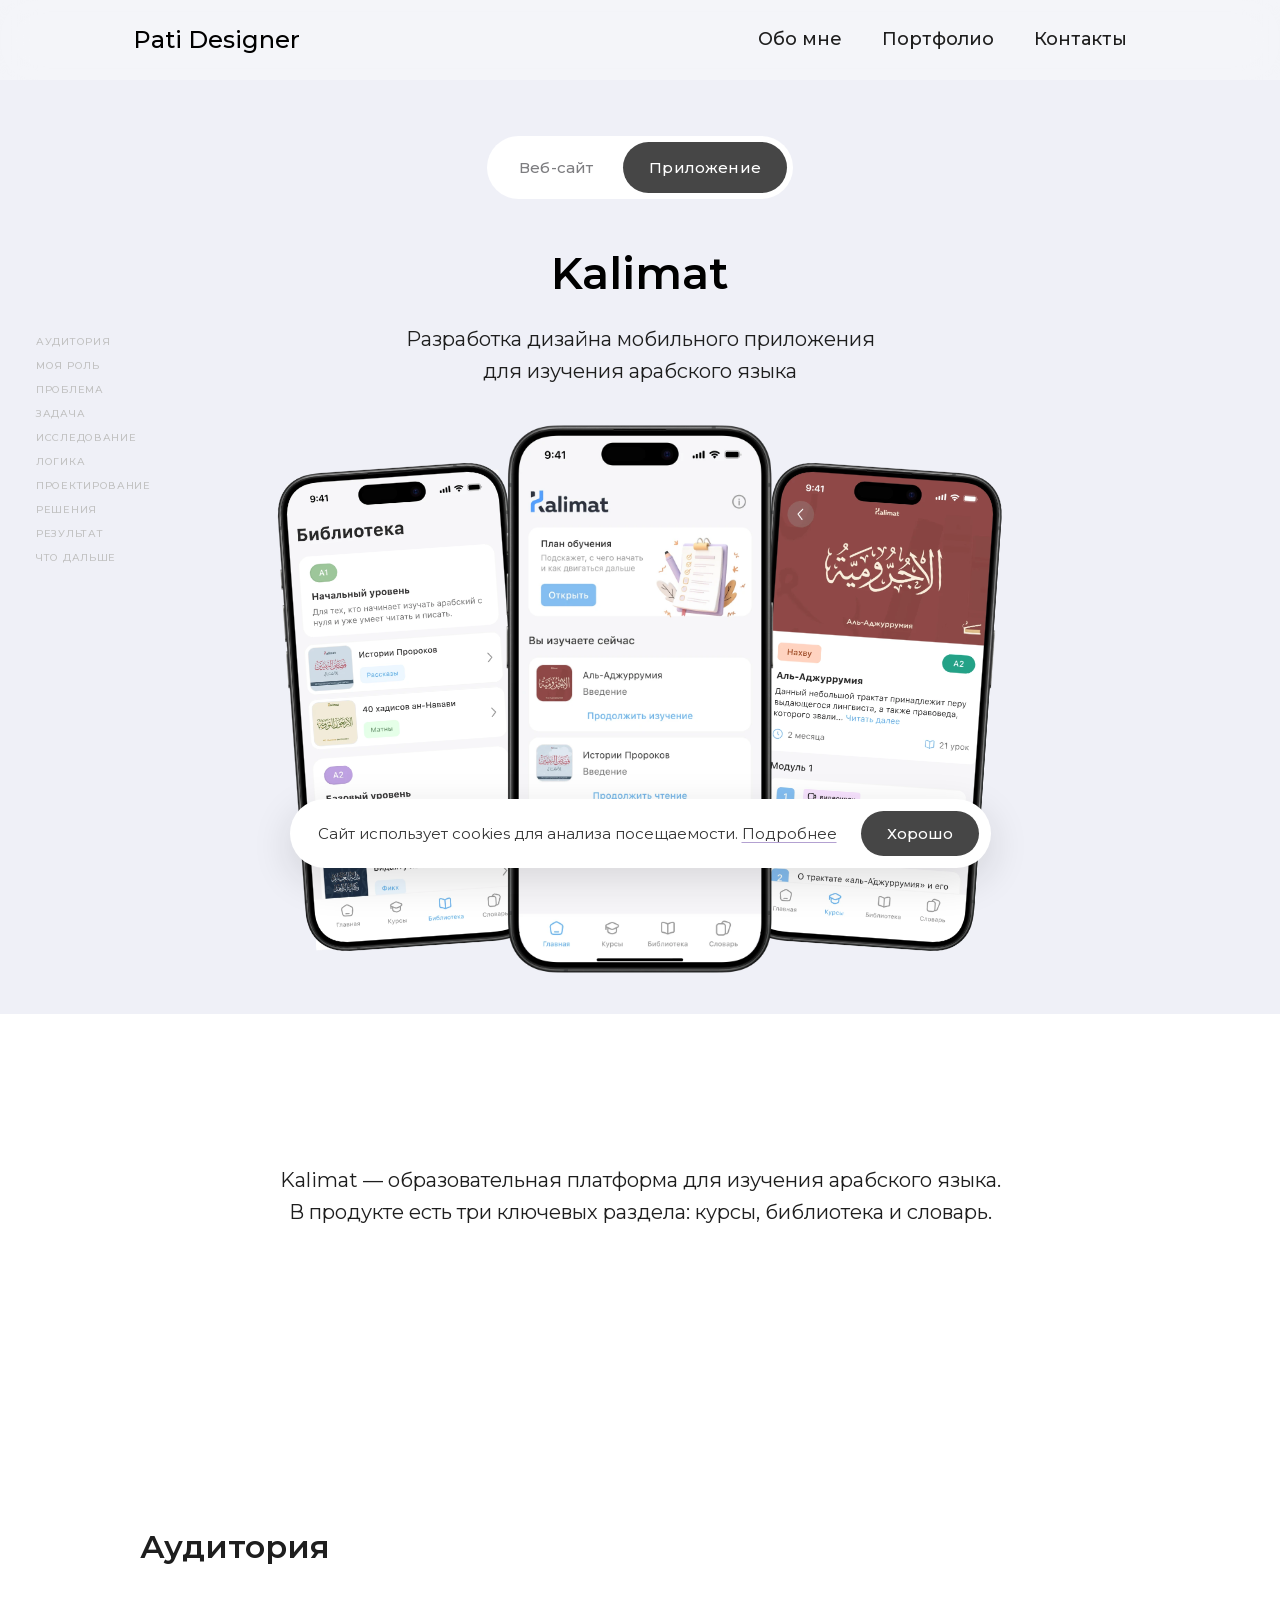
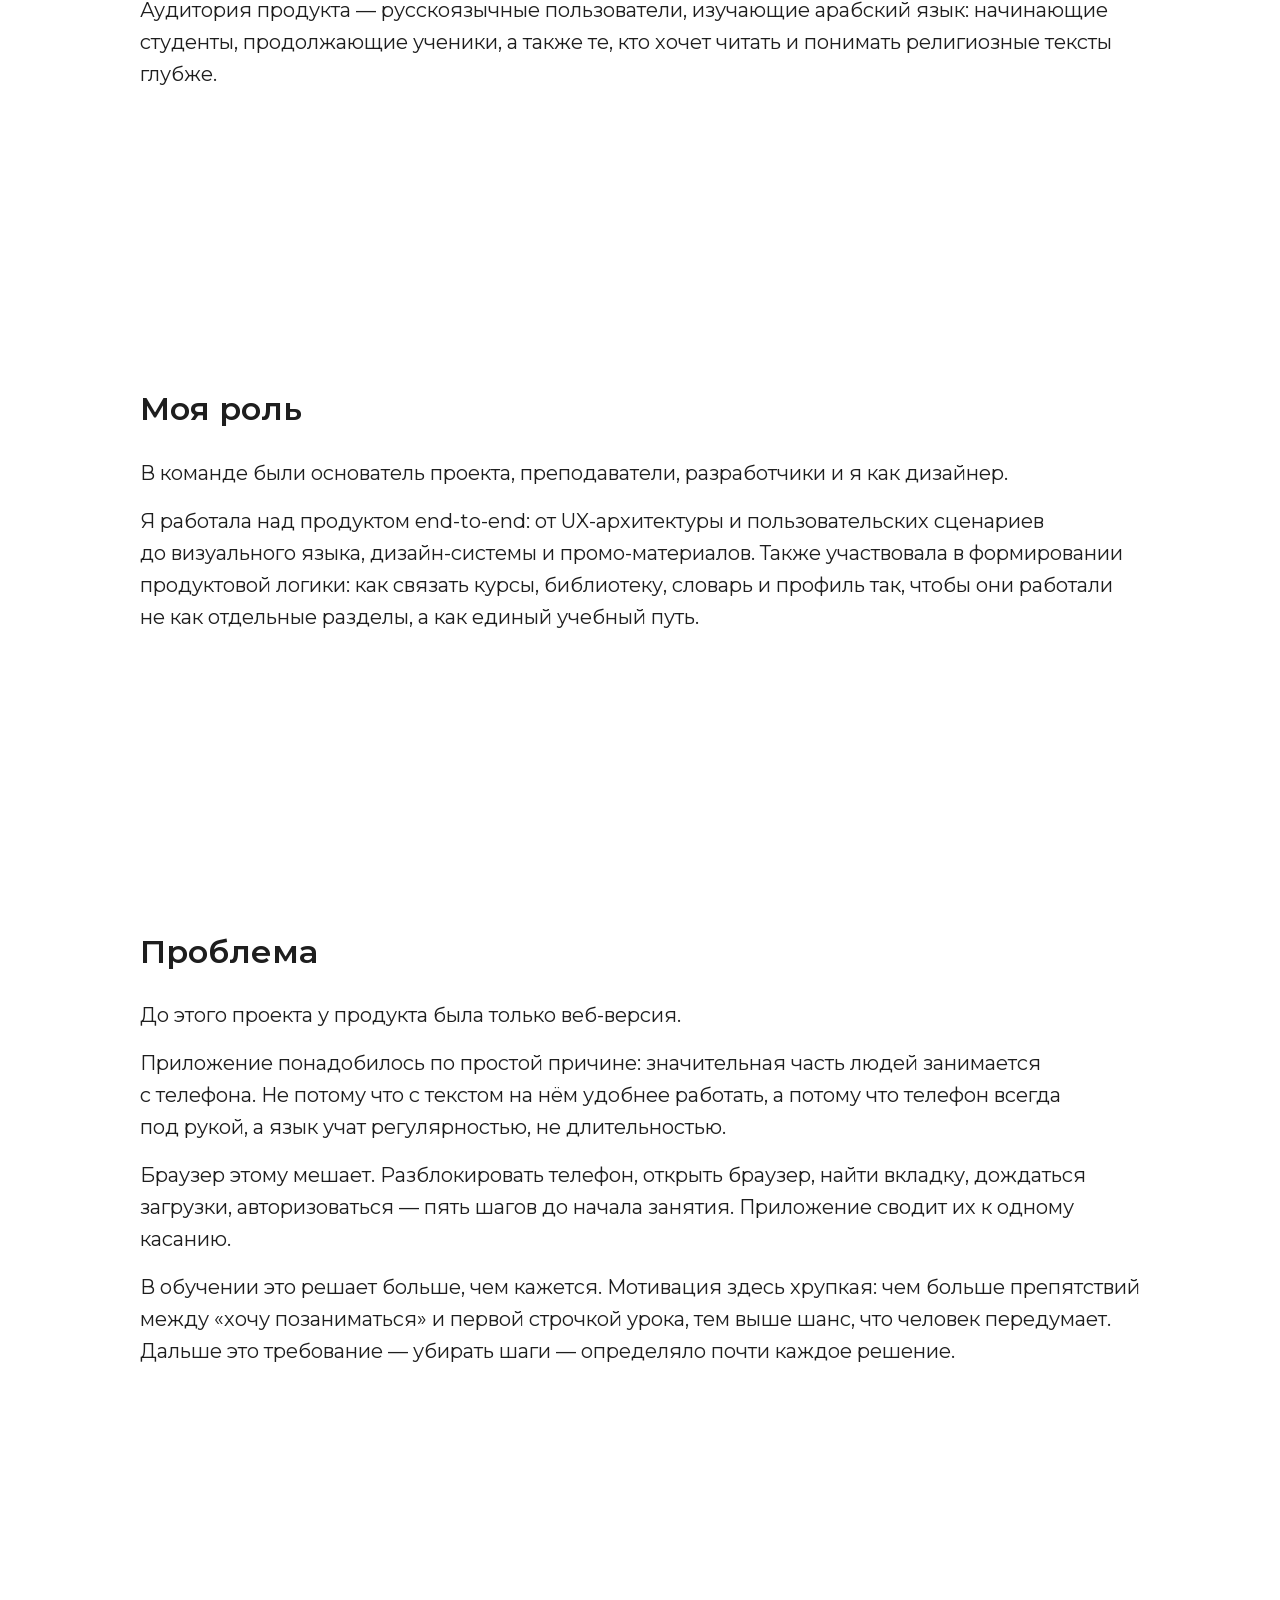
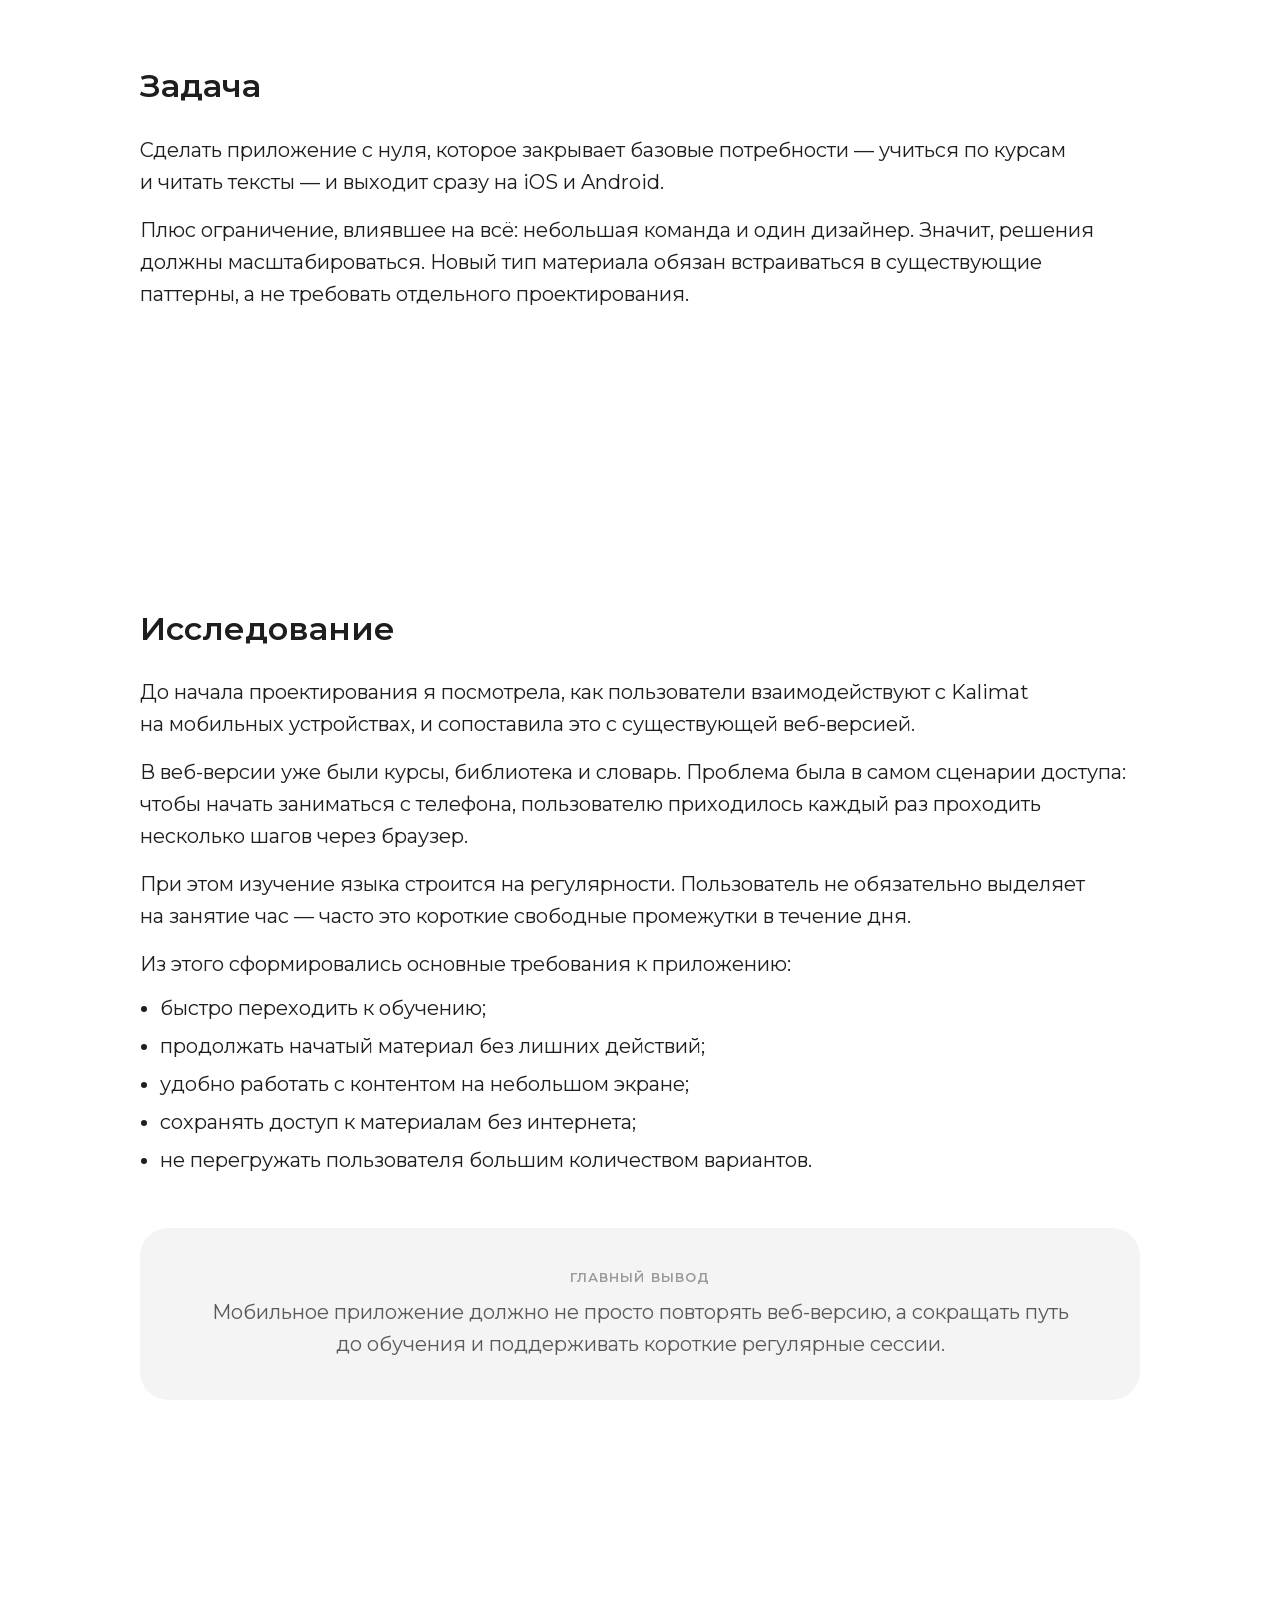
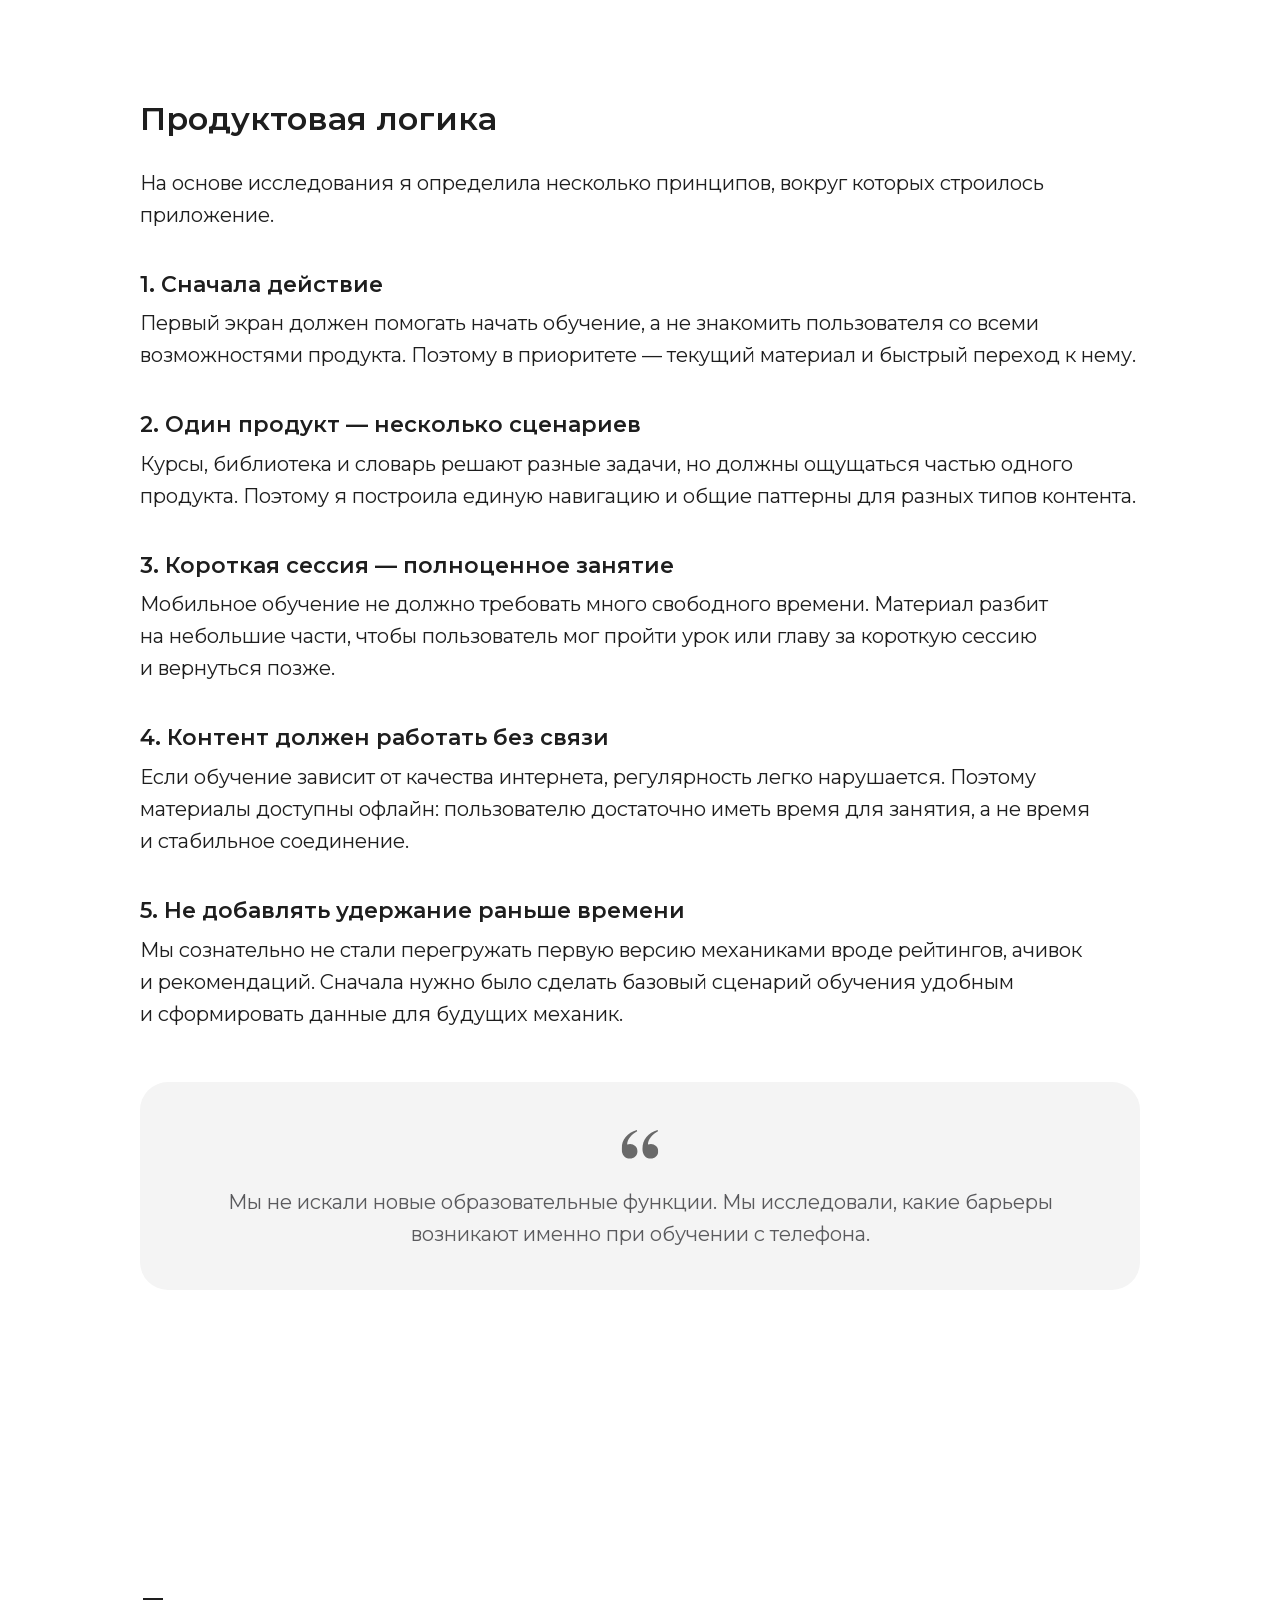
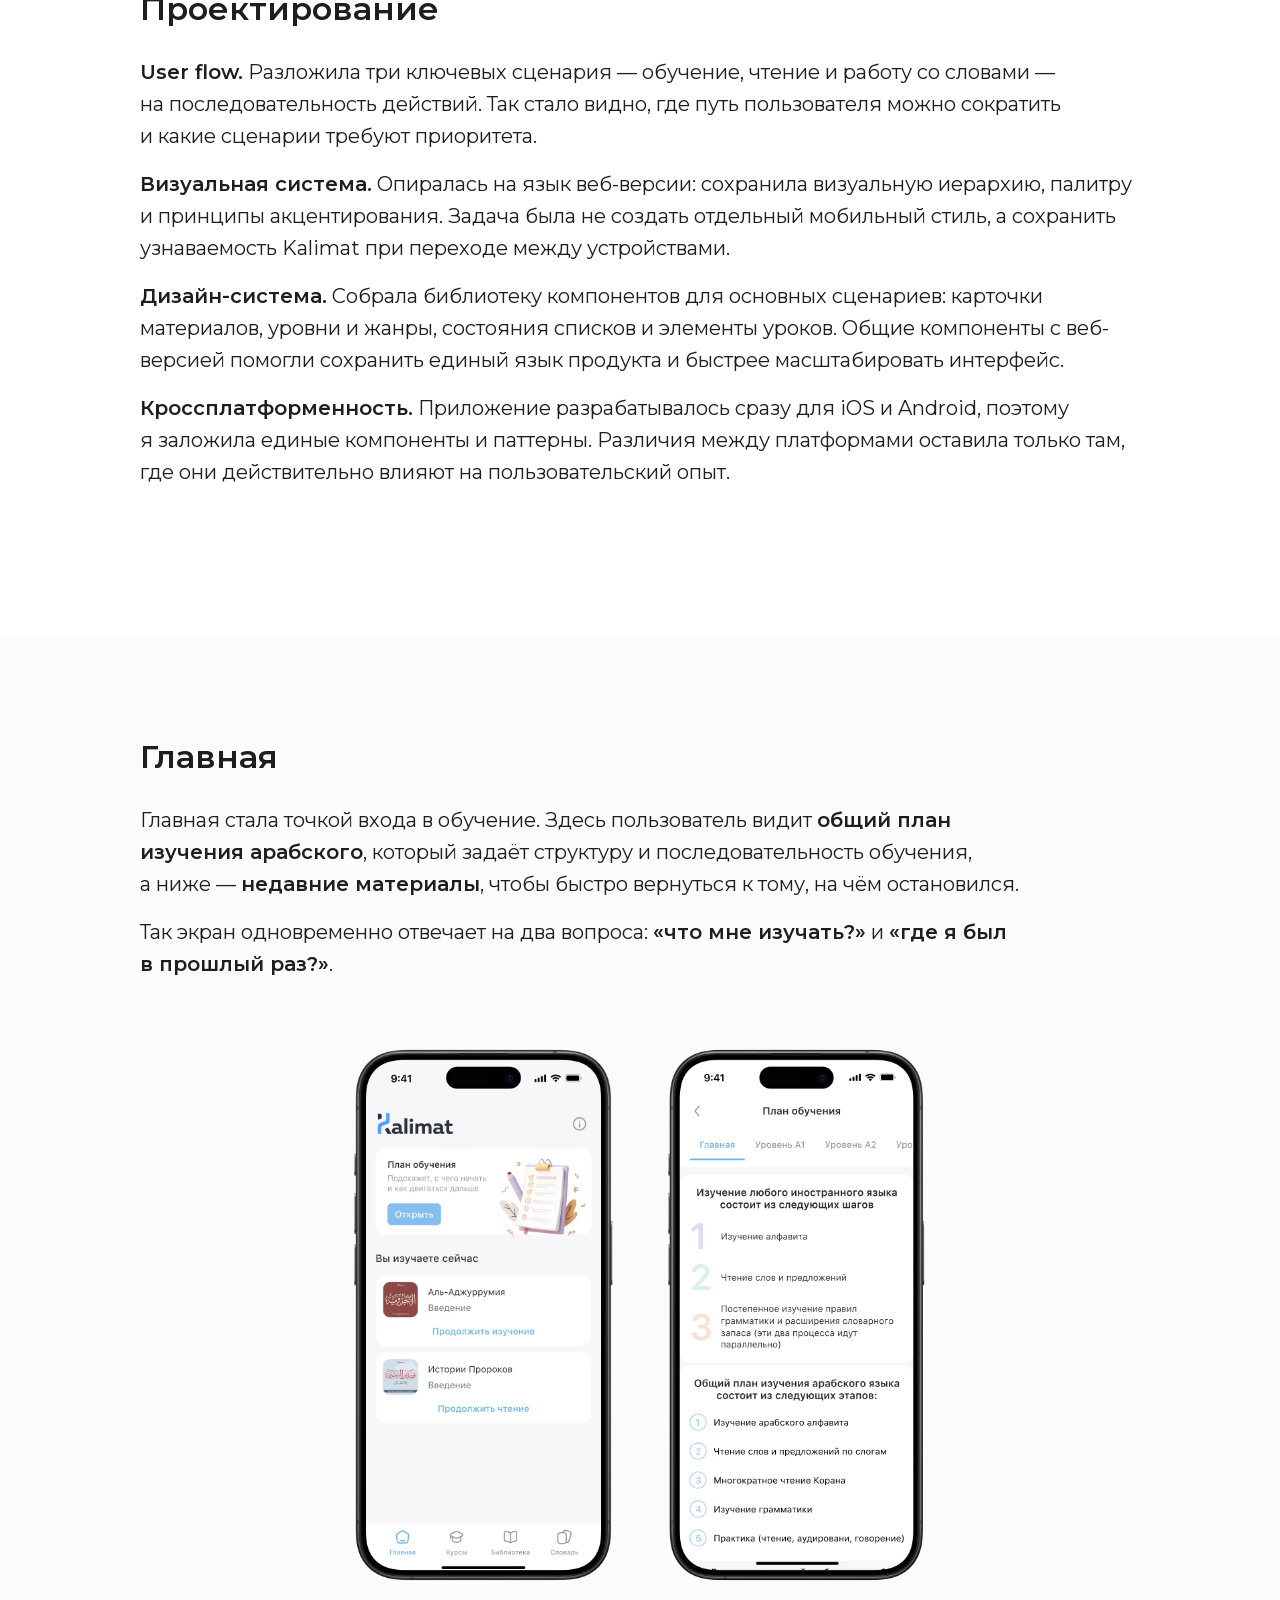
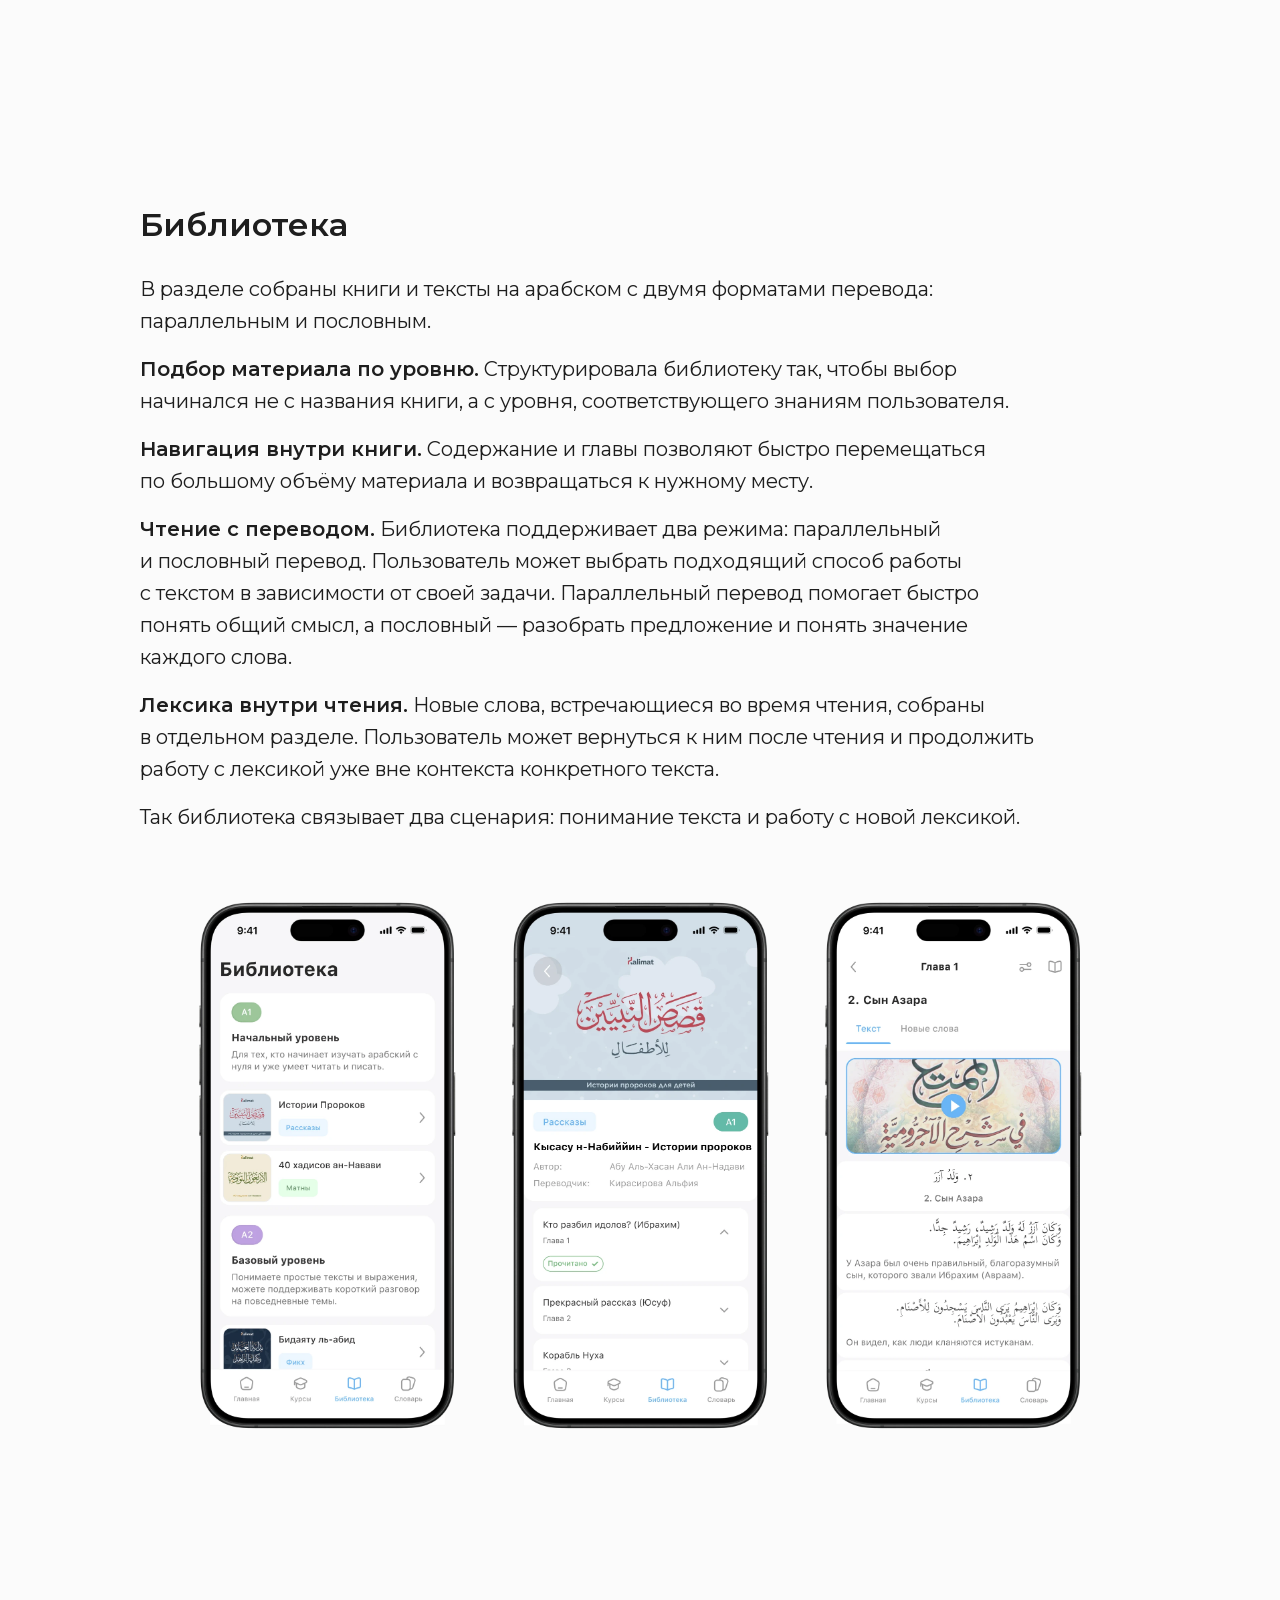
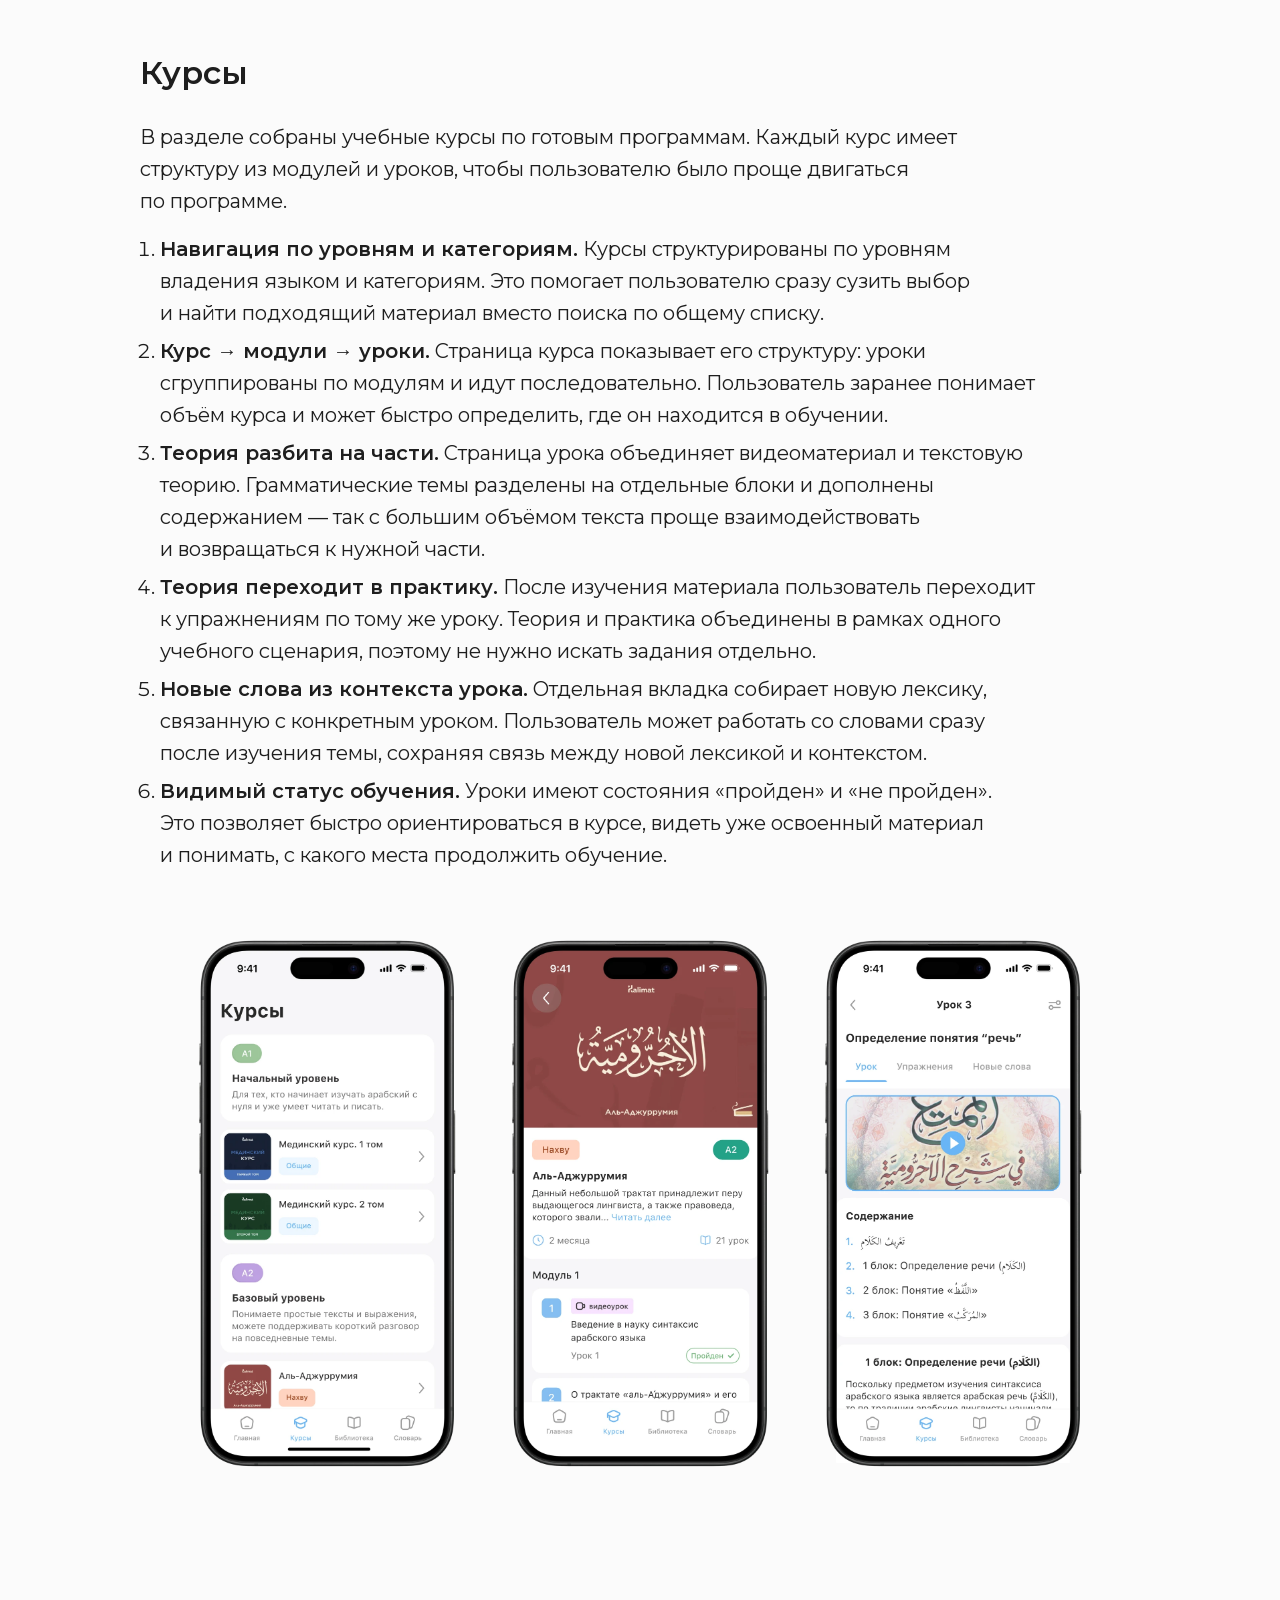
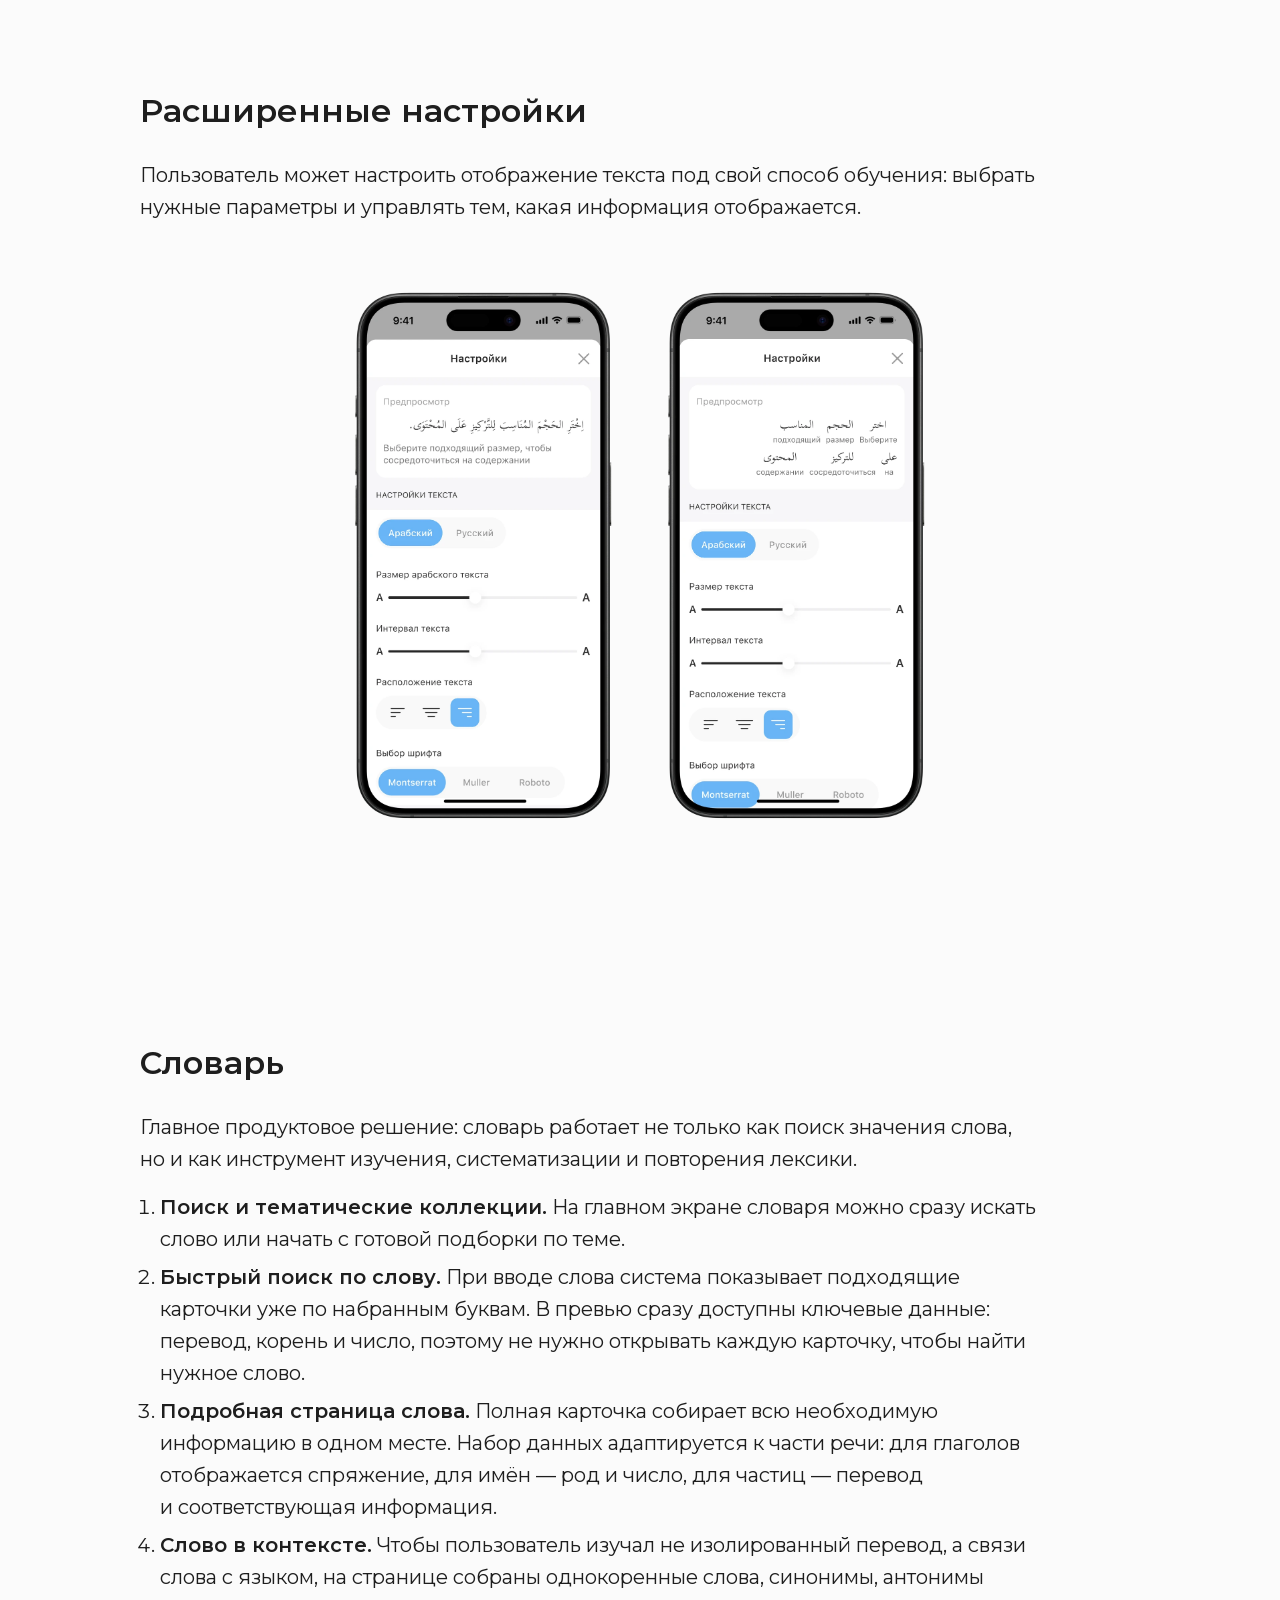
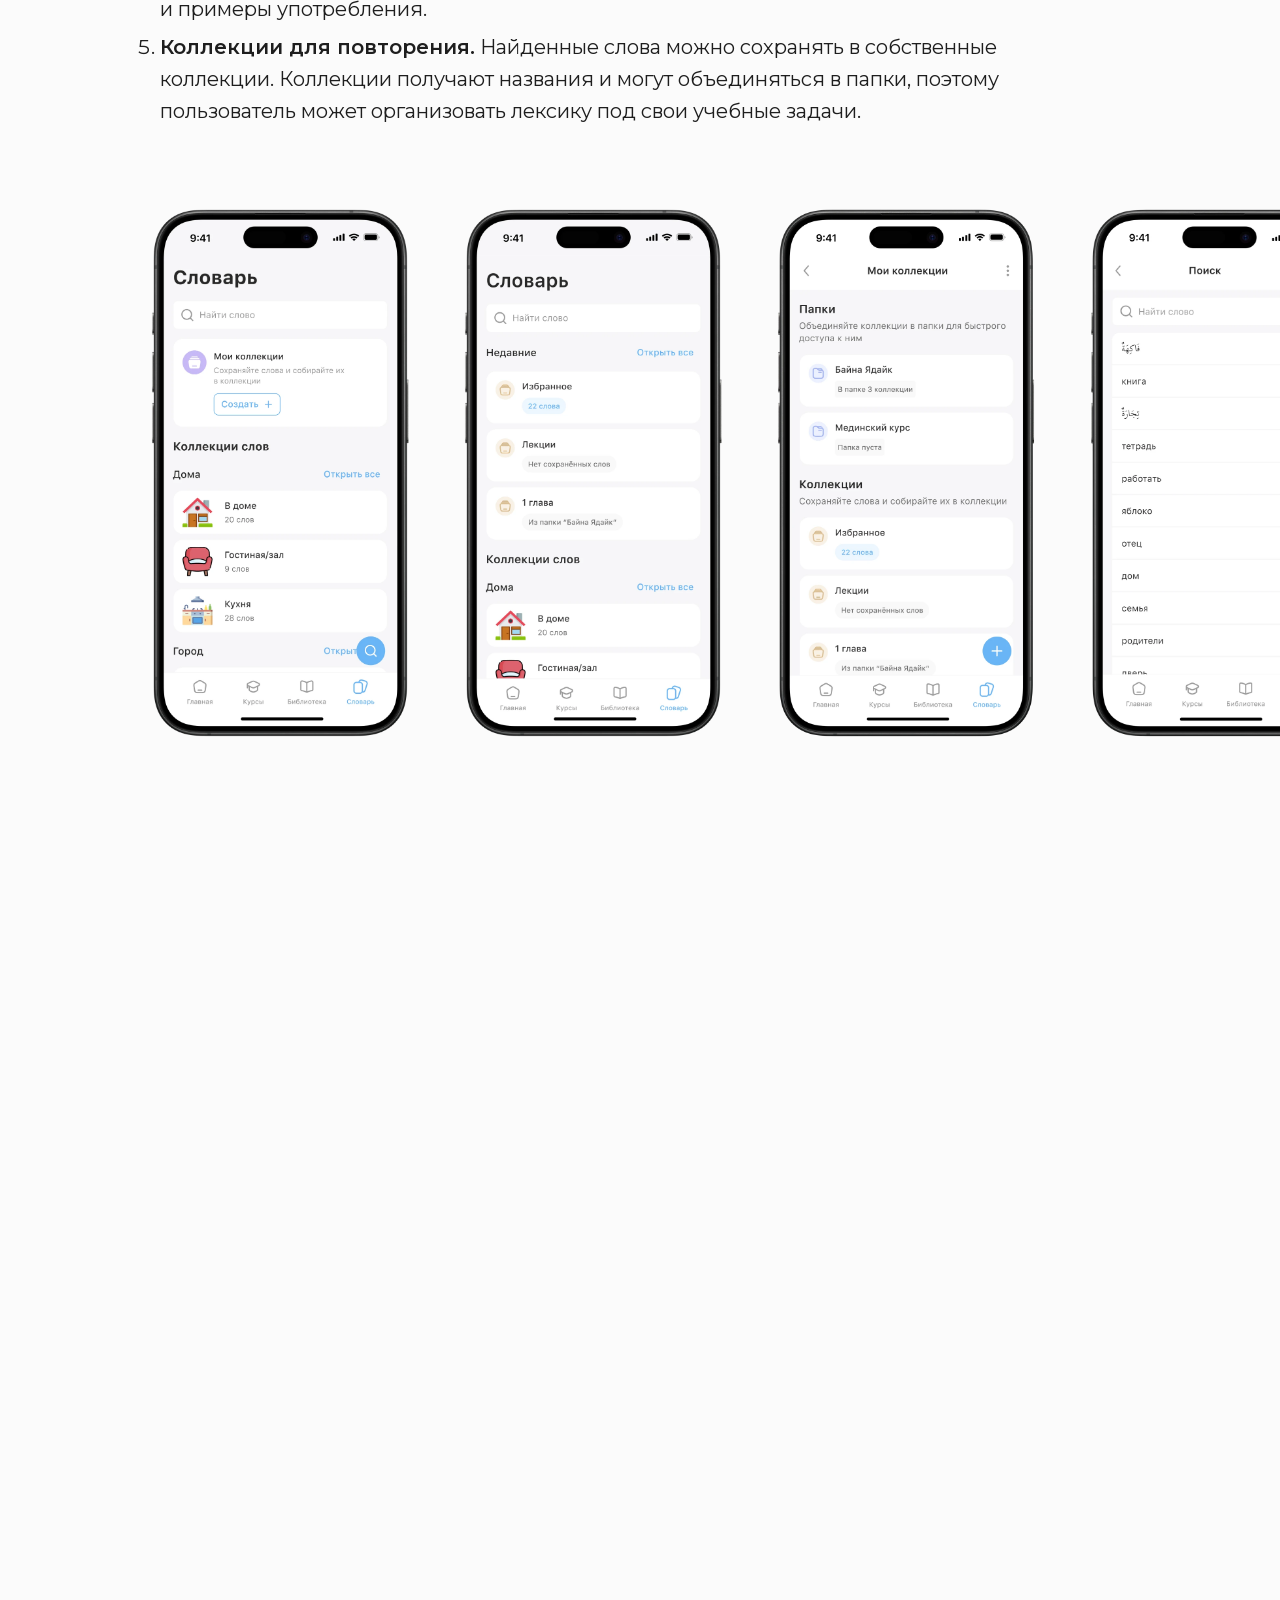
==== commit dd0ceda6: "Адрес сайта, канонические ссылки и карта сайта - адрес pati-designer.ru в политике вместо заглушки " ====
--- a/kalimat-app.html
+++ b/kalimat-app.html
@@ -6,10 +6,13 @@
   <title>Kalimat — мобильное приложение | Pati Designer</title>
   <meta name="description" content="Кейс продуктового дизайнера: кроссплатформенное приложение для изучения арабского с нуля. Архитектура, сценарии обучения, дизайн-система для iOS и Android.">
 
-  <!-- Превью при отправке ссылки. Адрес сайта и картинку добавим вместе с доменом -->
+  <link rel="canonical" href="https://pati-designer.ru/kalimat-app.html">
+
+  <!-- Превью при отправке ссылки: заголовок, описание и адрес, без картинки -->
   <meta property="og:type" content="article">
   <meta property="og:site_name" content="Pati Designer">
   <meta property="og:locale" content="ru_RU">
+  <meta property="og:url" content="https://pati-designer.ru/kalimat-app.html">
   <meta property="og:title" content="Kalimat — мобильное приложение | Pati Designer">
   <meta property="og:description" content="Кейс продуктового дизайнера: кроссплатформенное приложение для изучения арабского с нуля. Архитектура, сценарии обучения, дизайн-система для iOS и Android.">
   <meta name="twitter:card" content="summary">
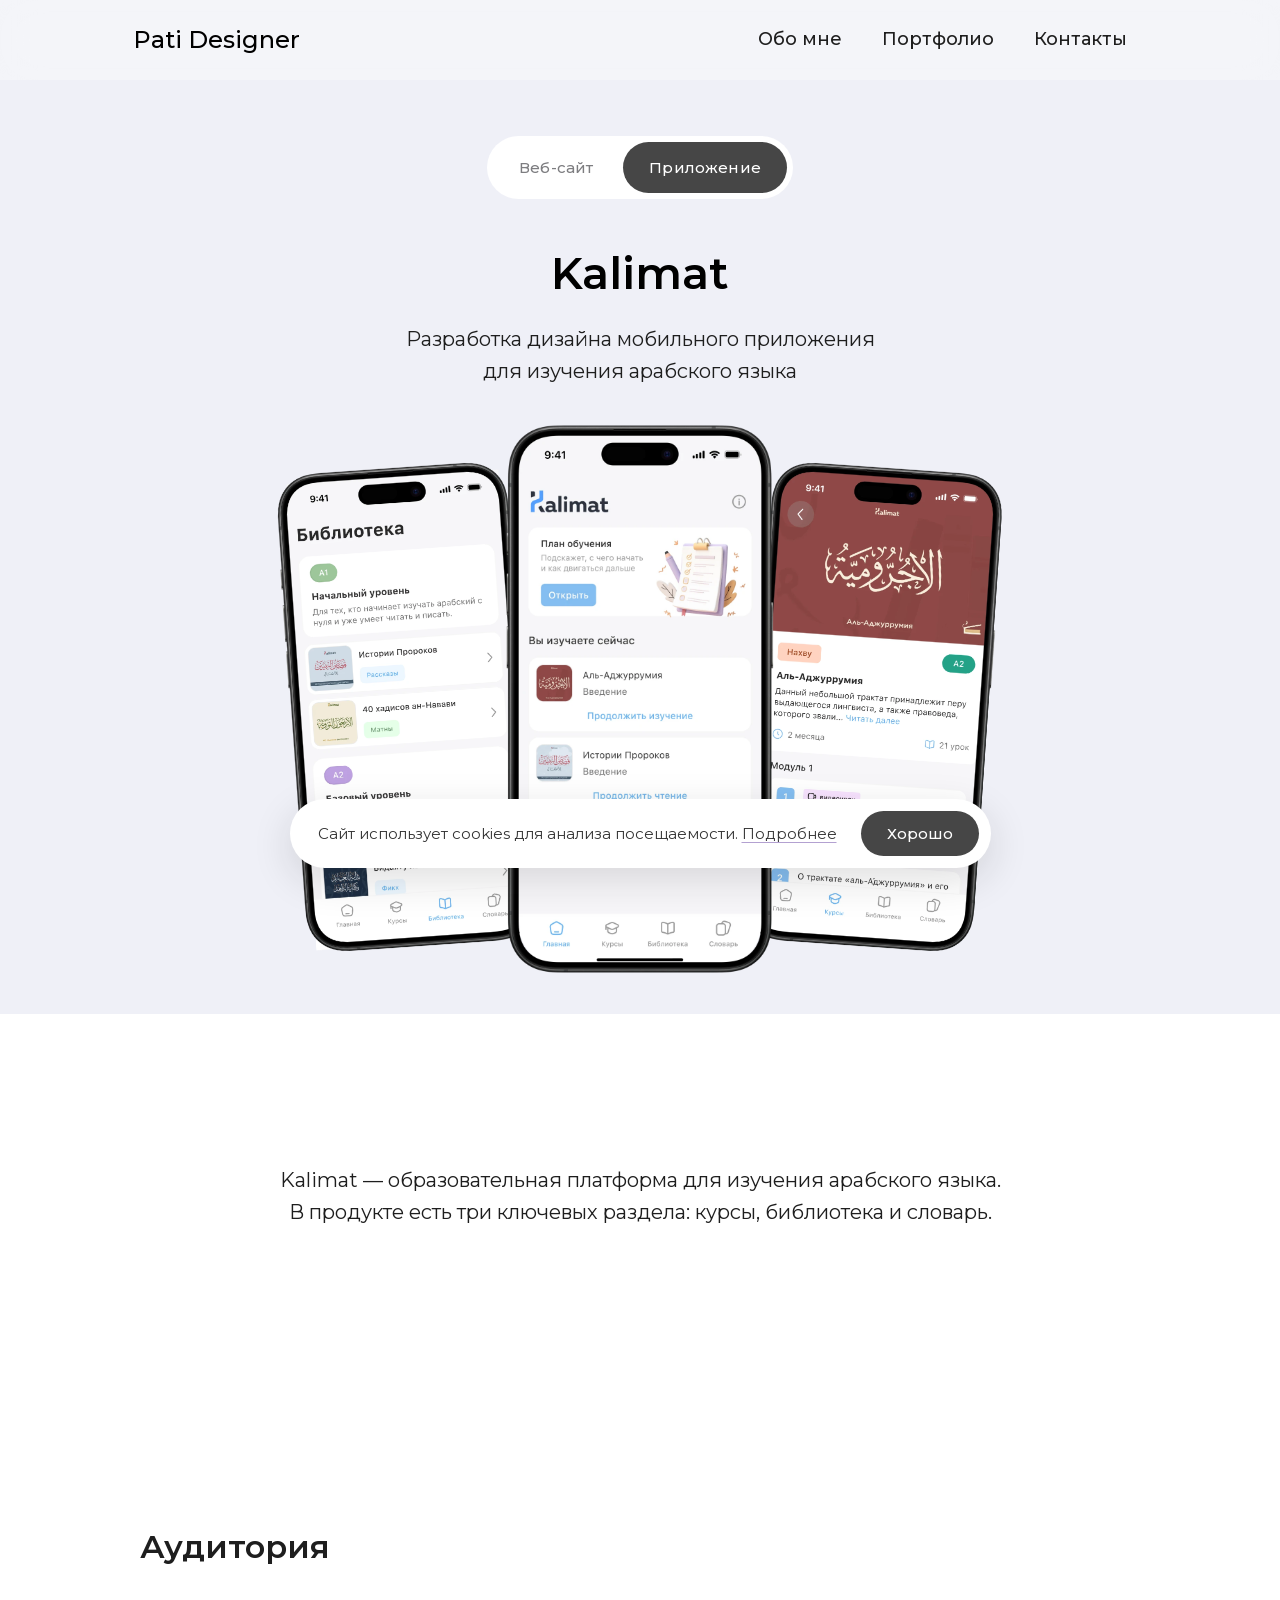
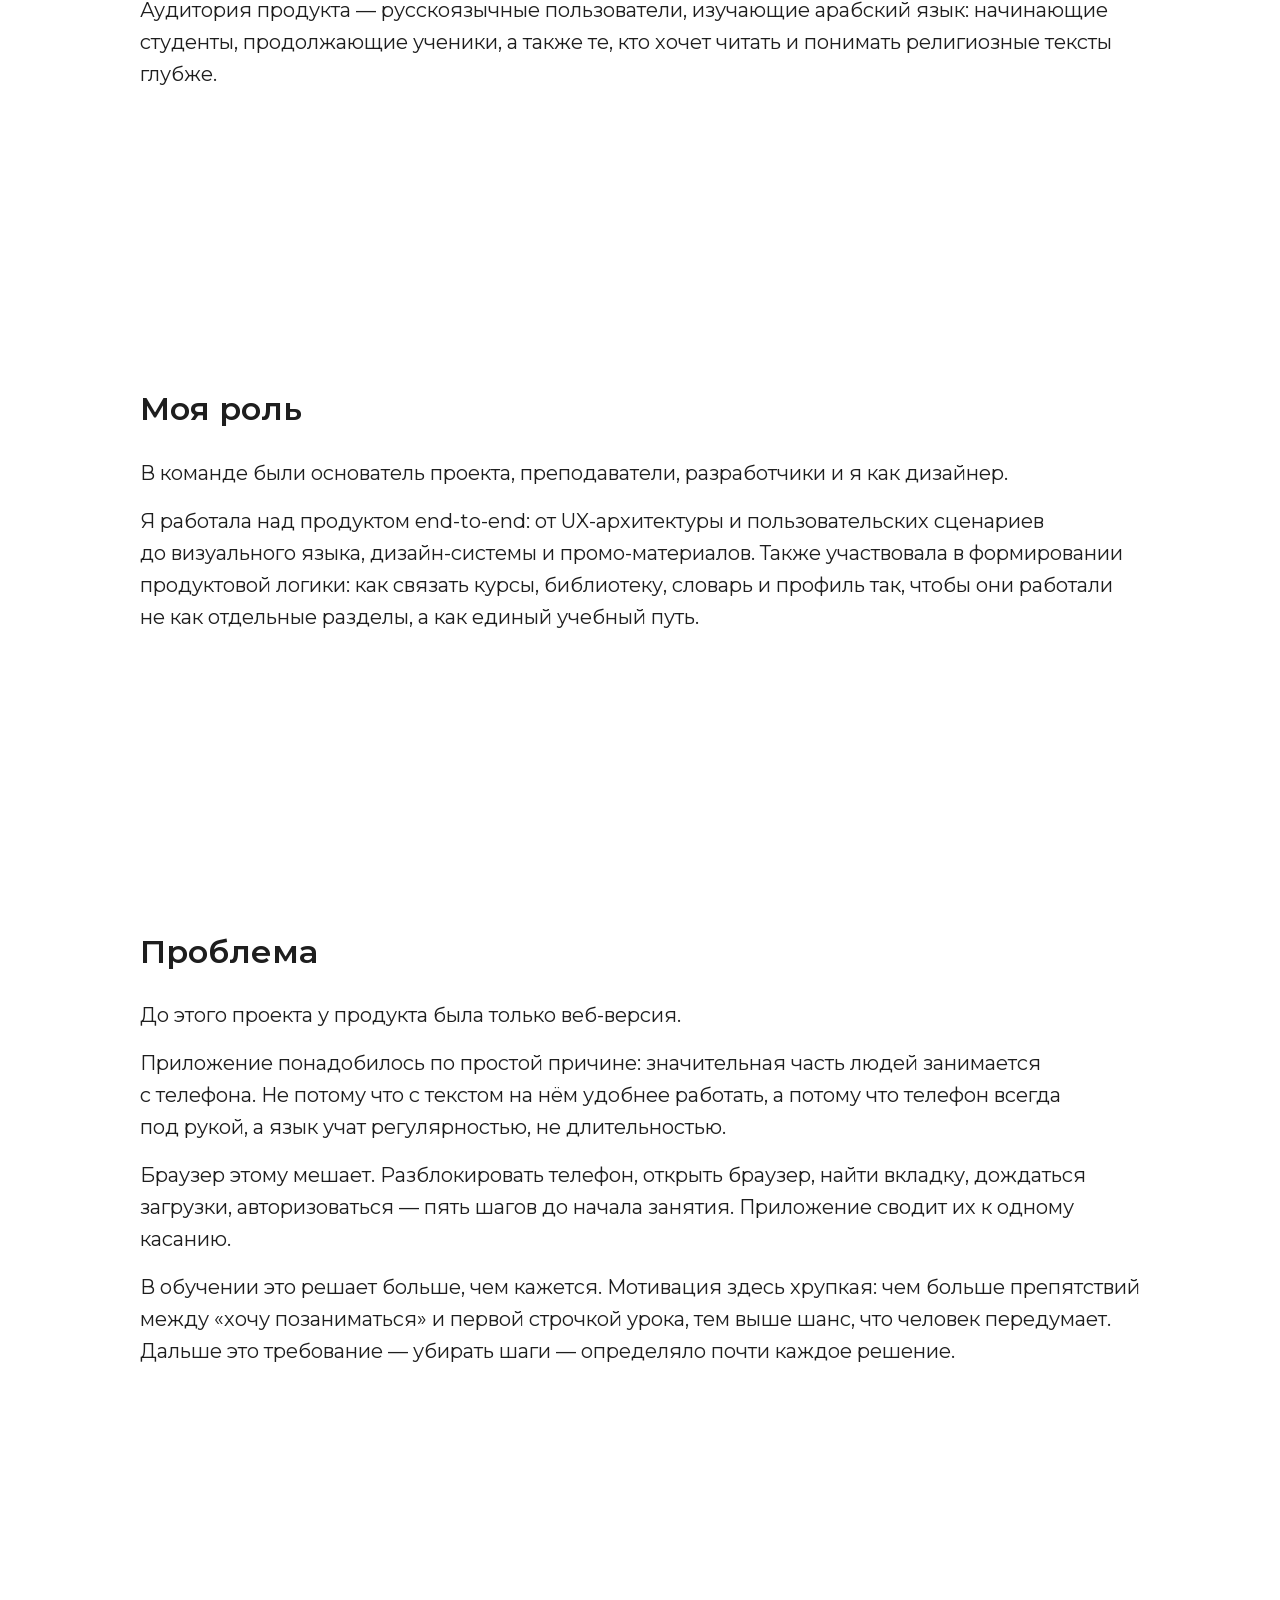
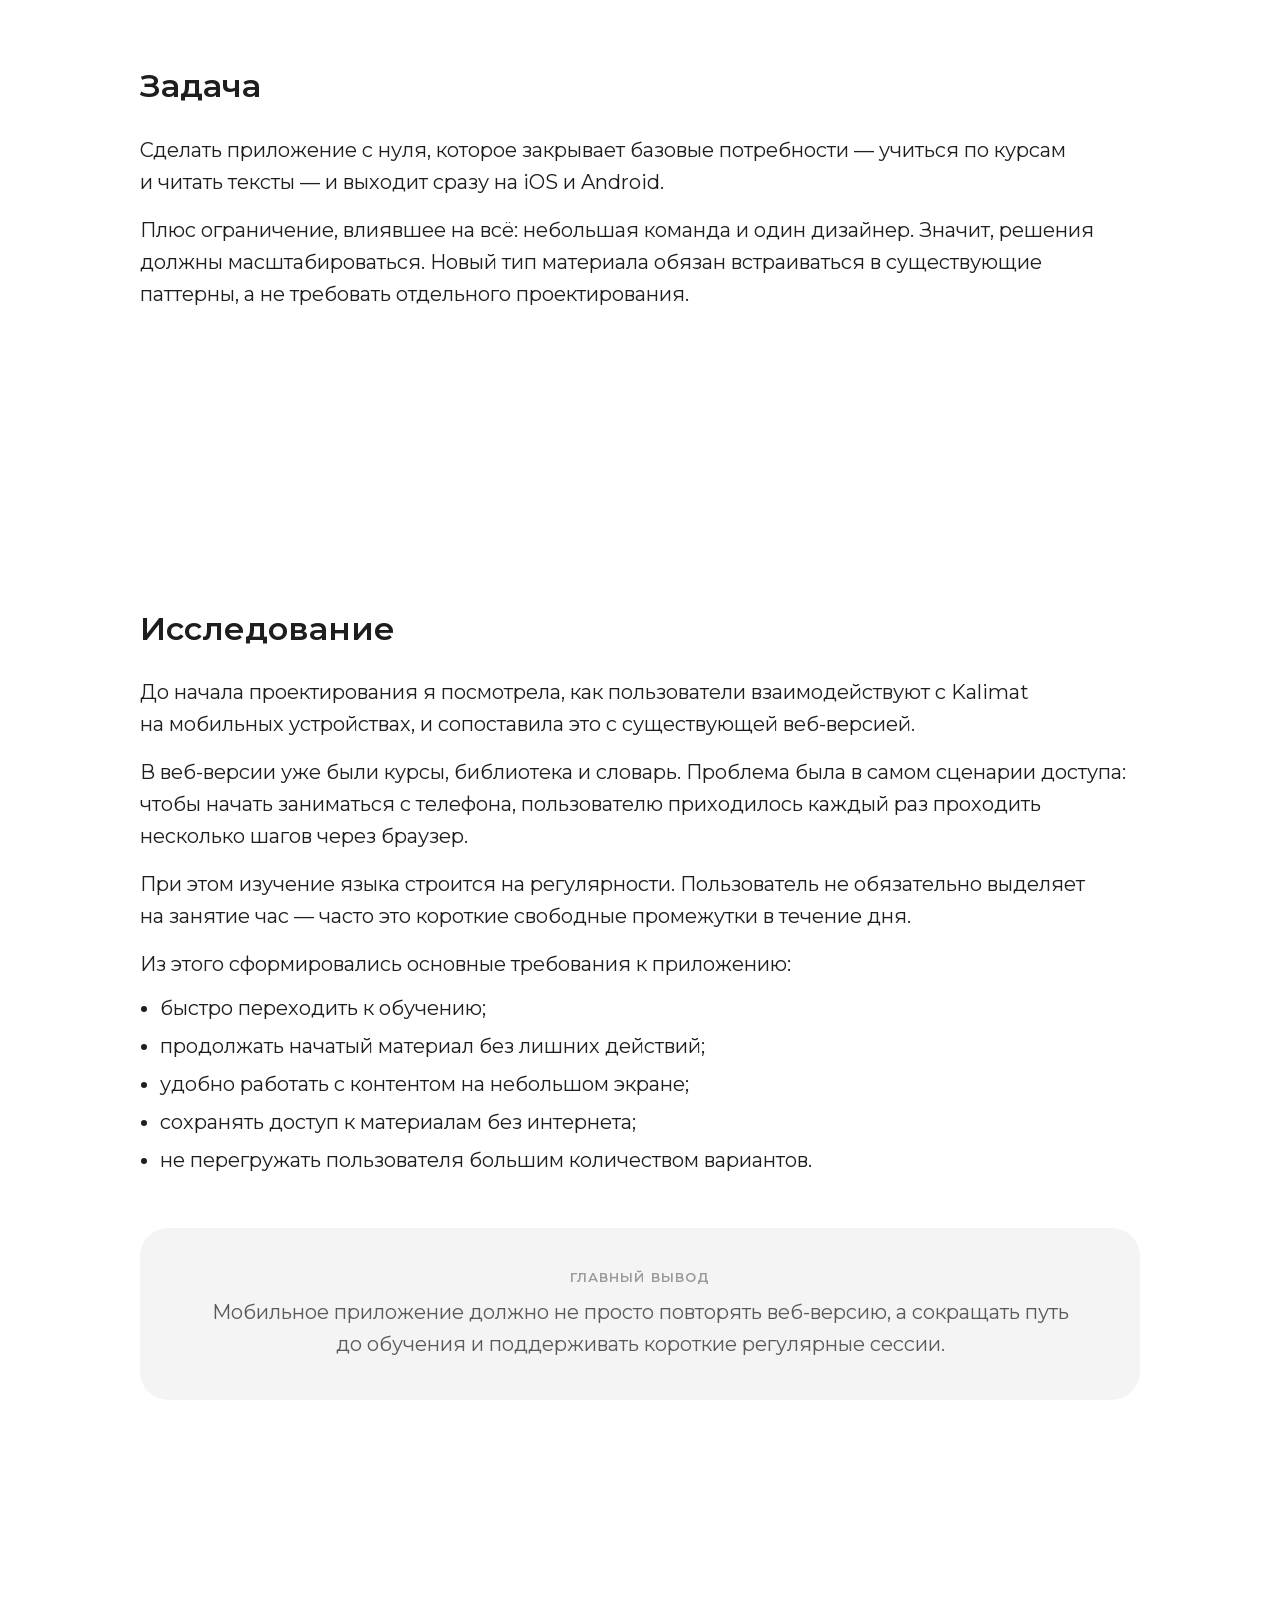
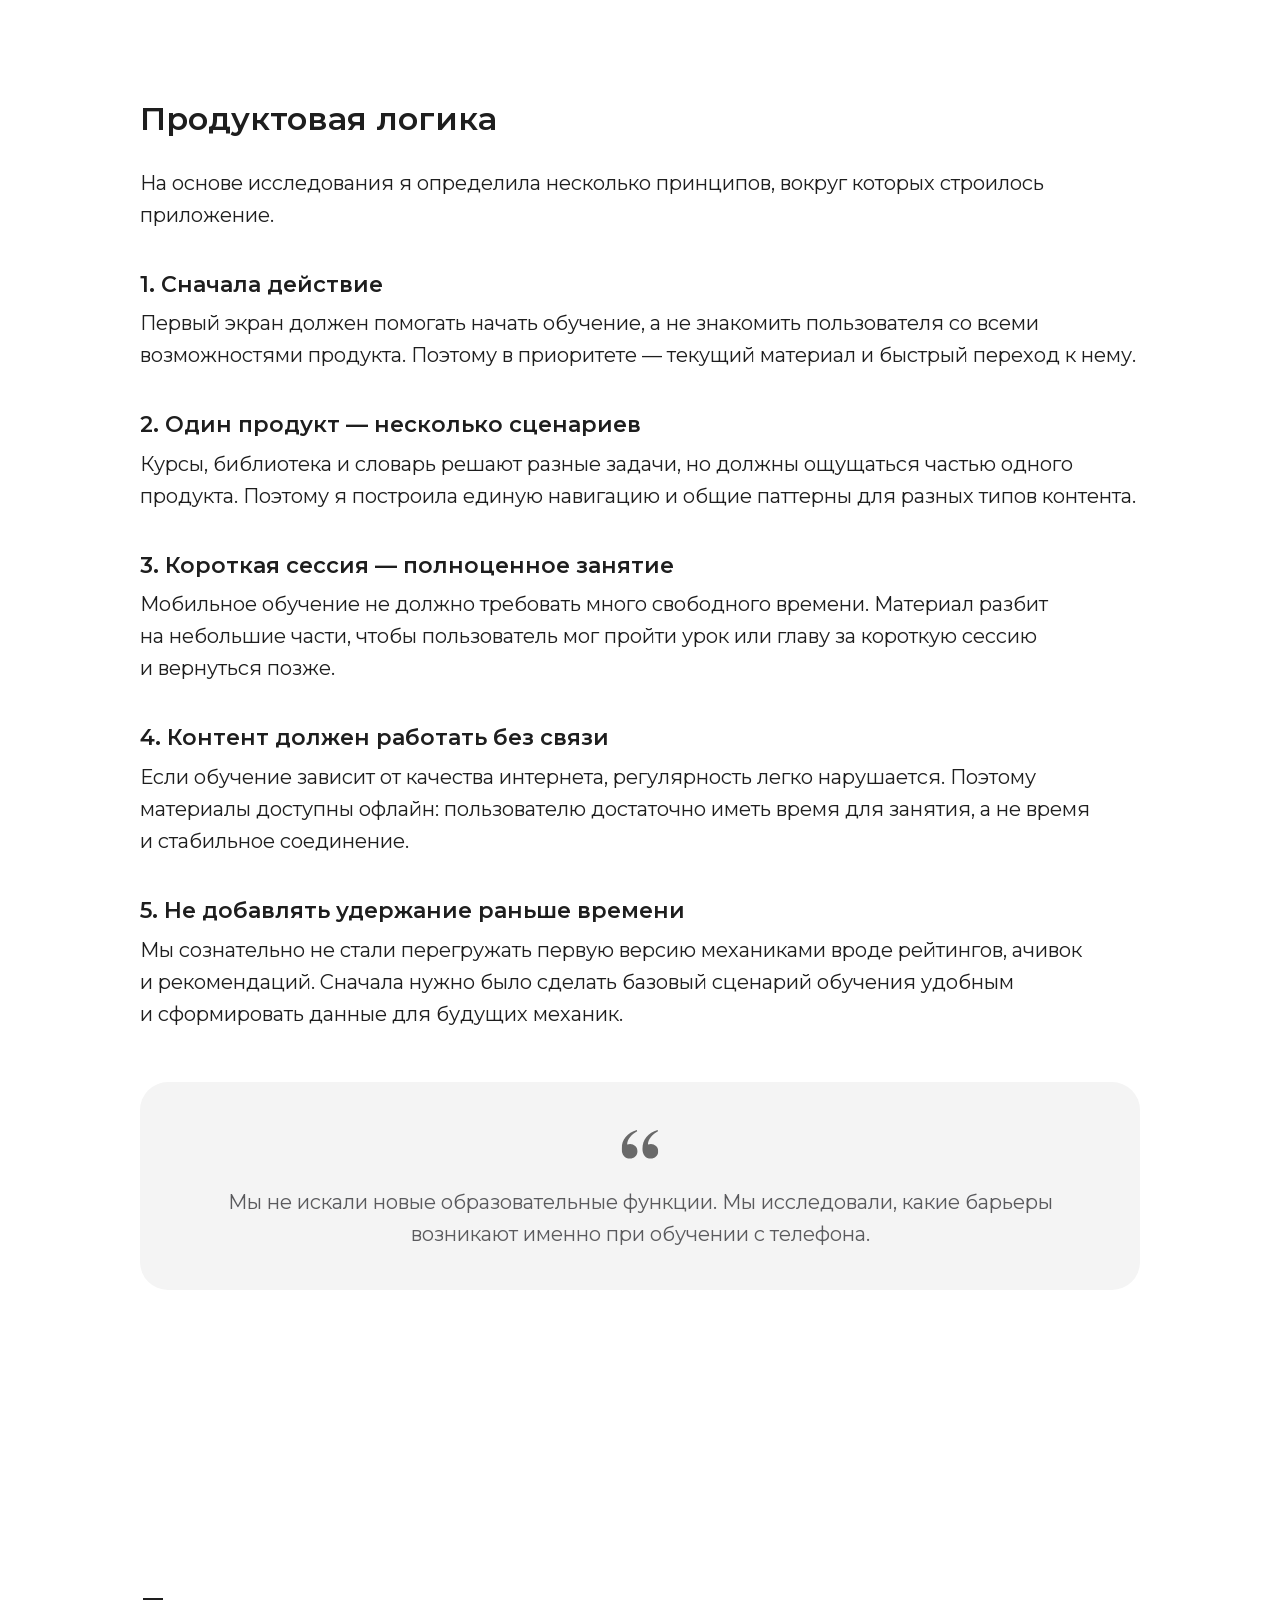
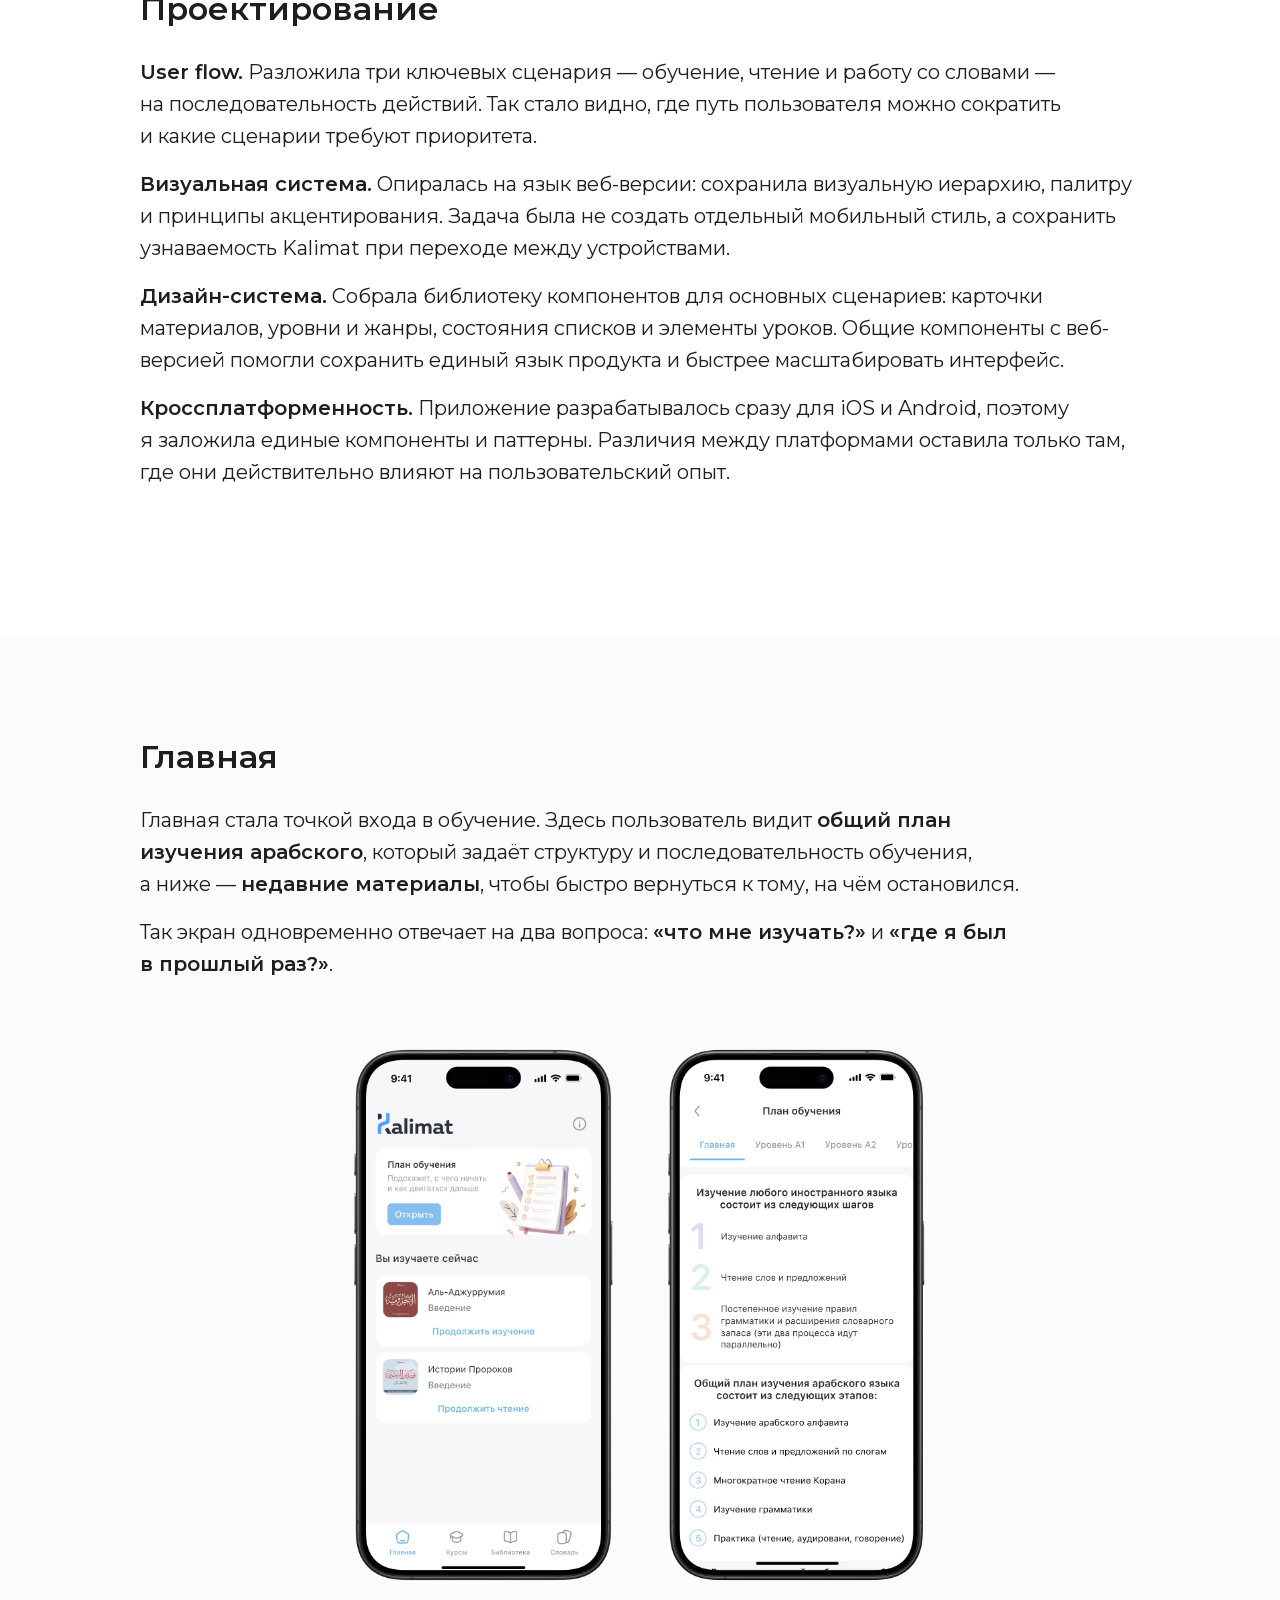
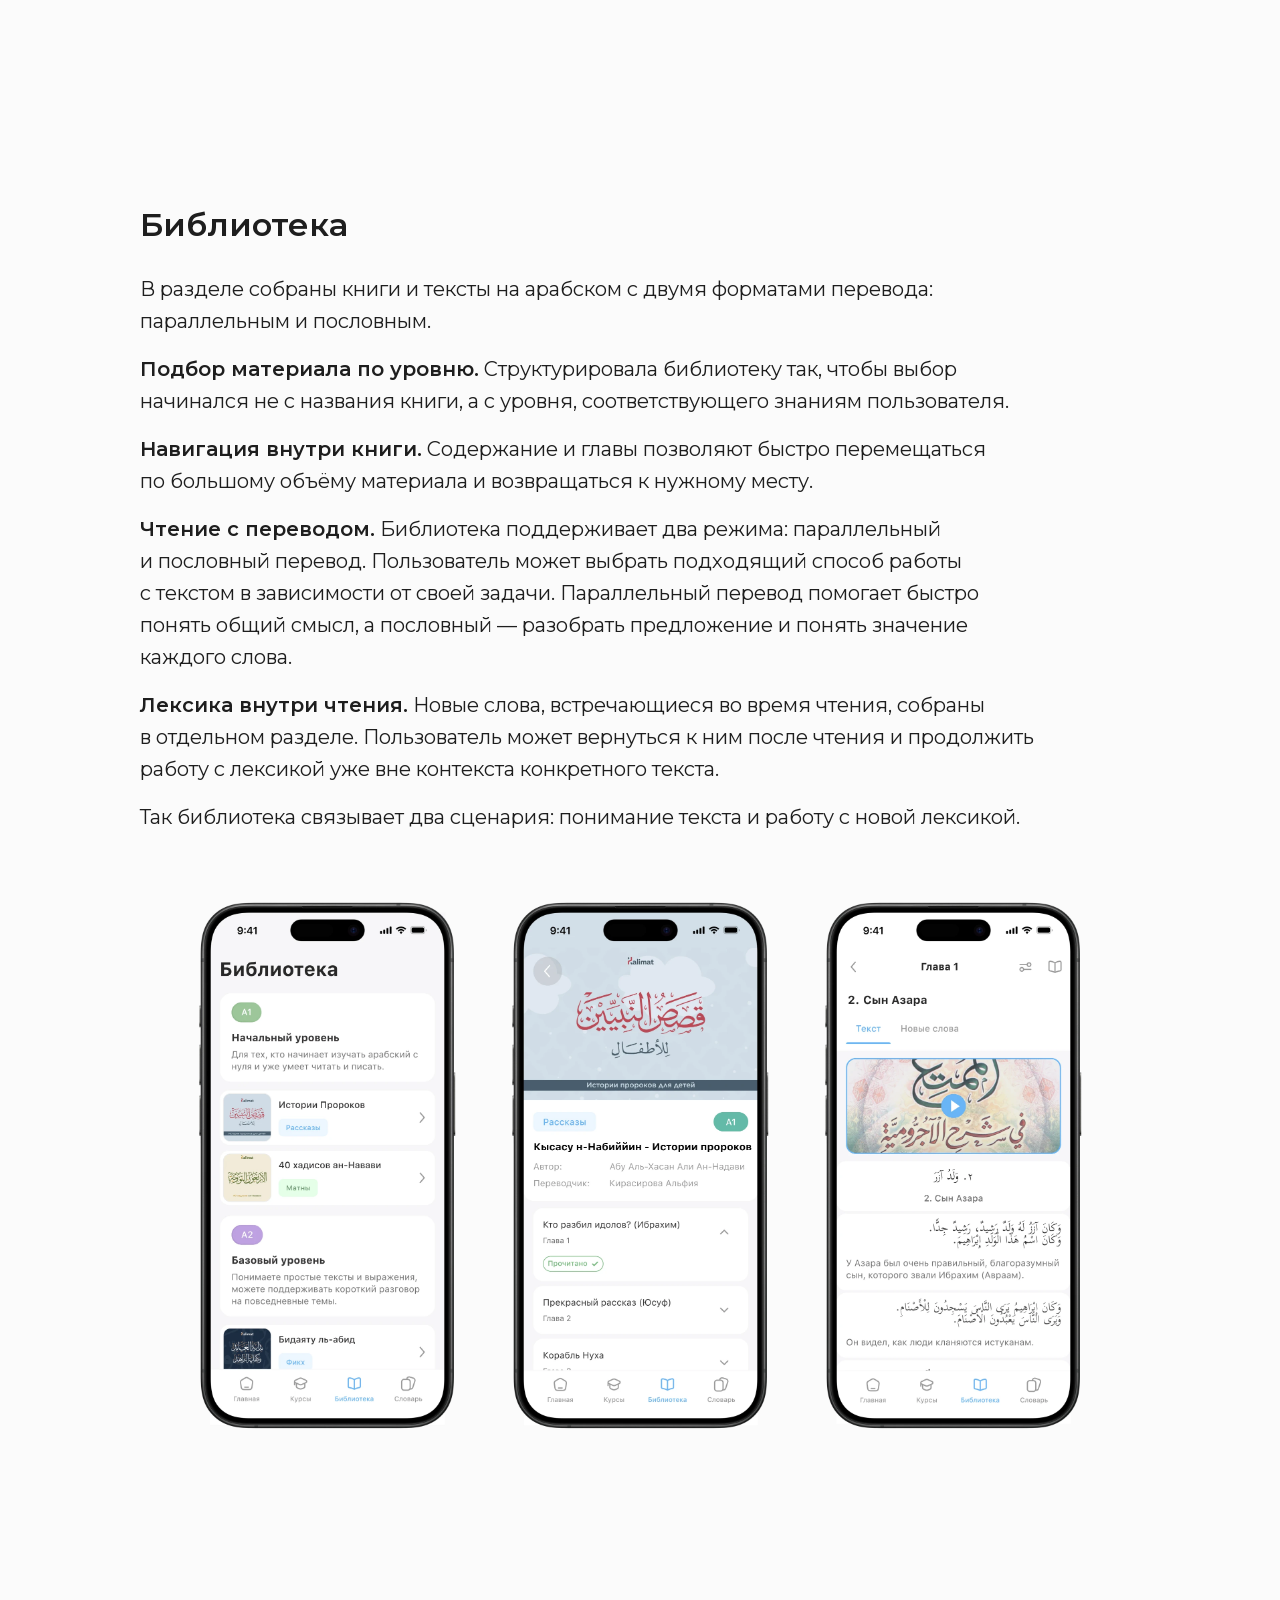
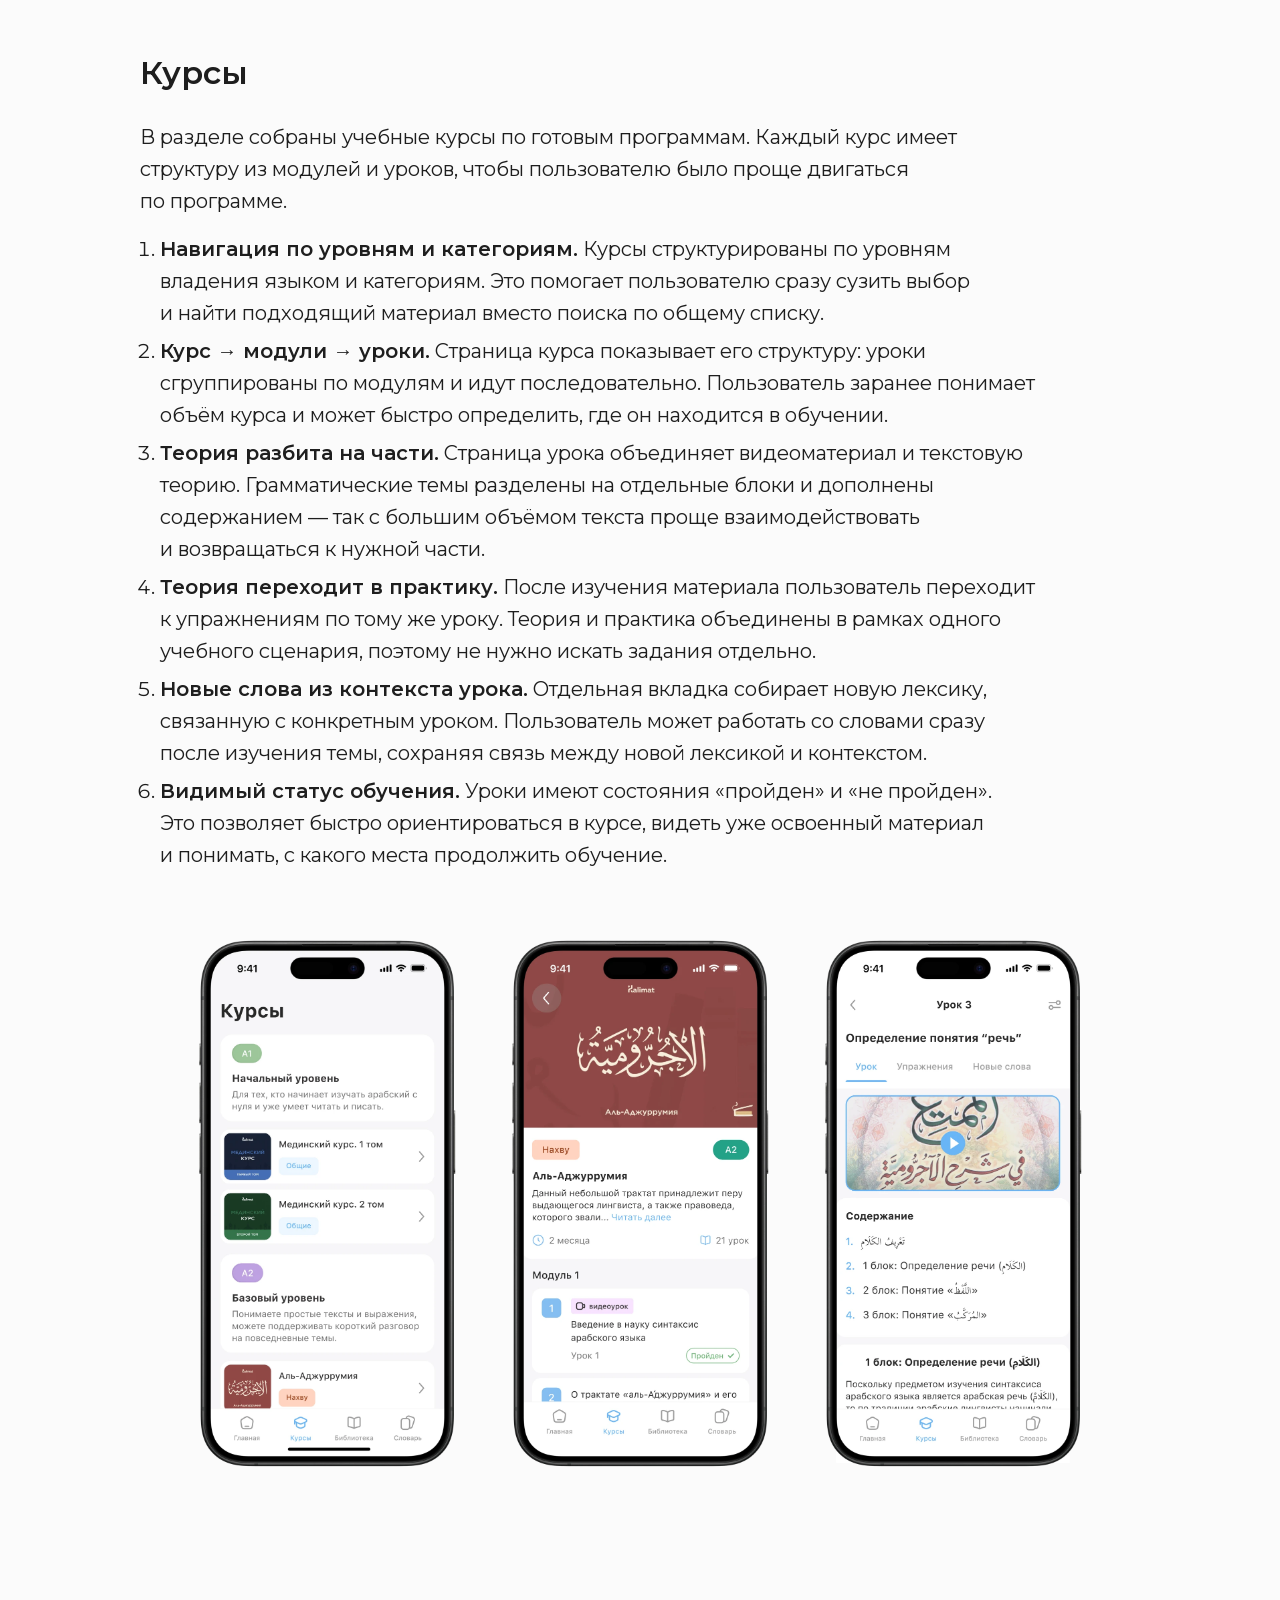
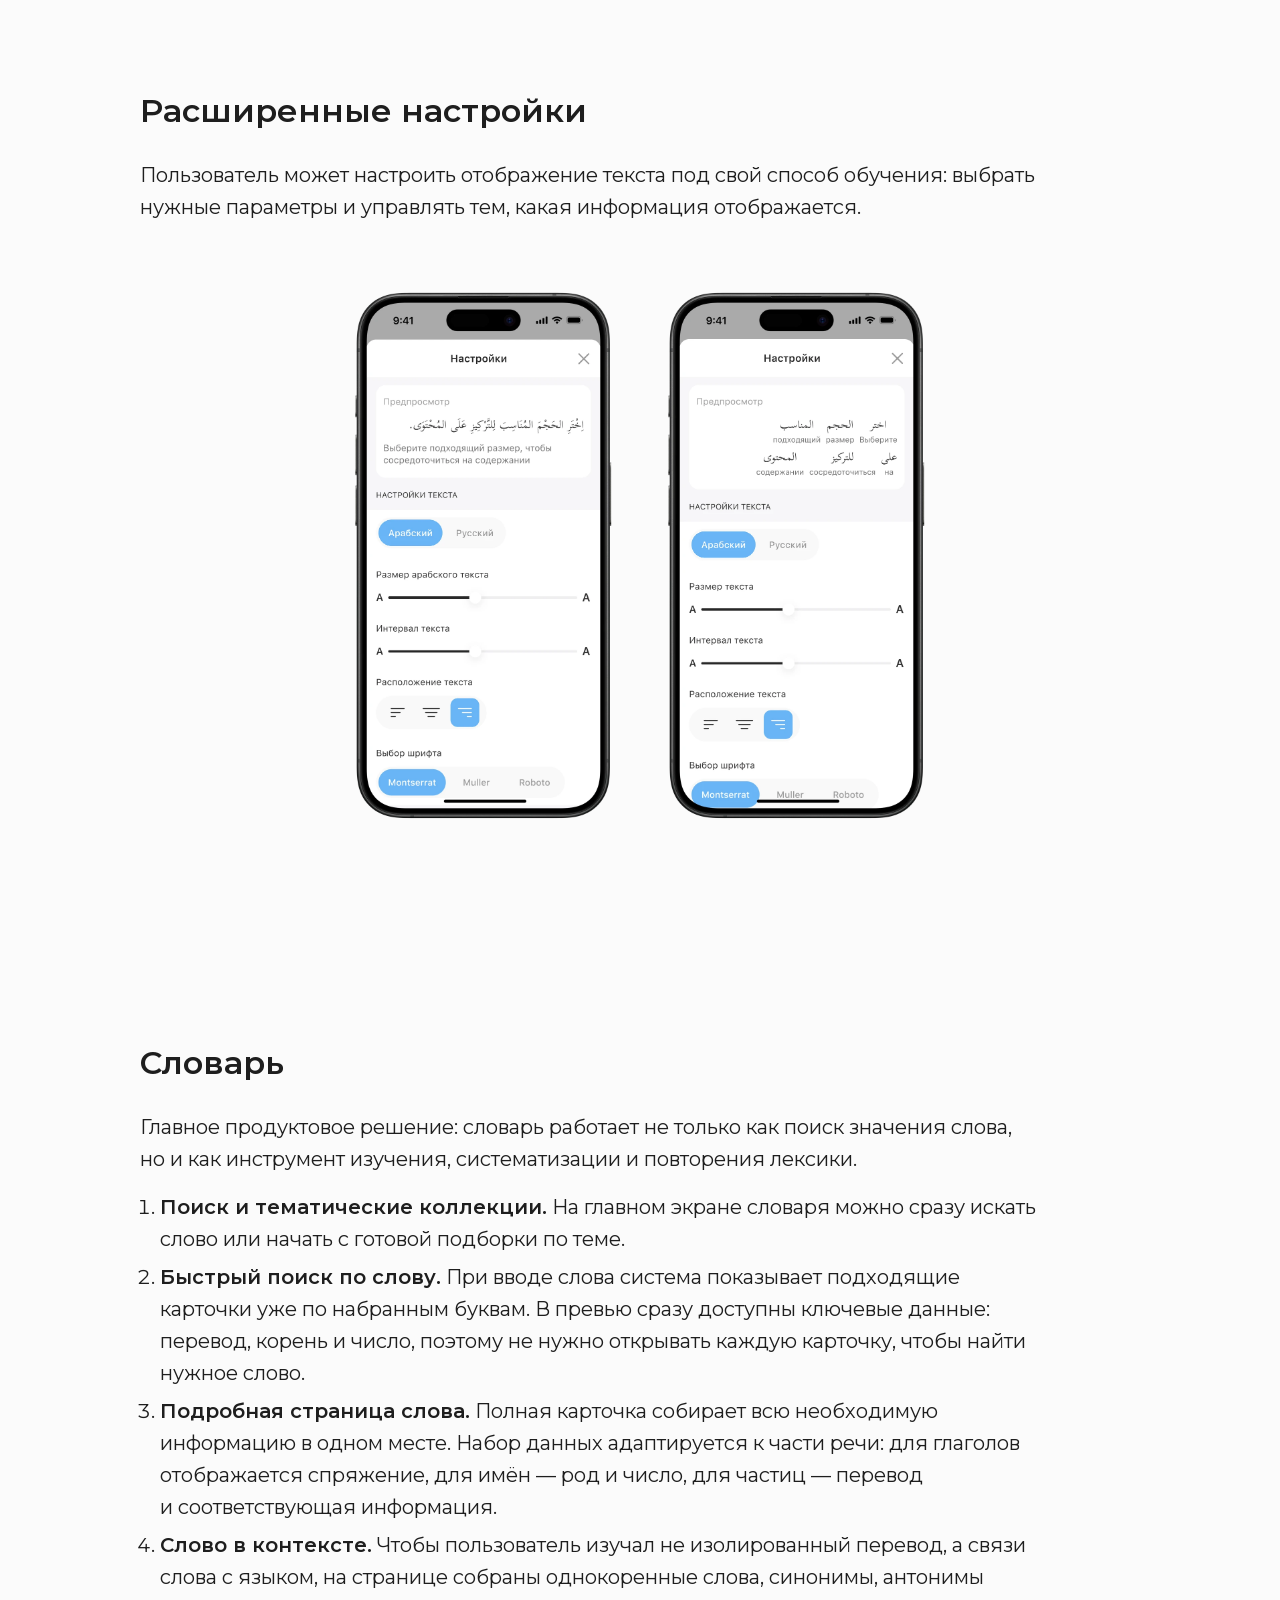
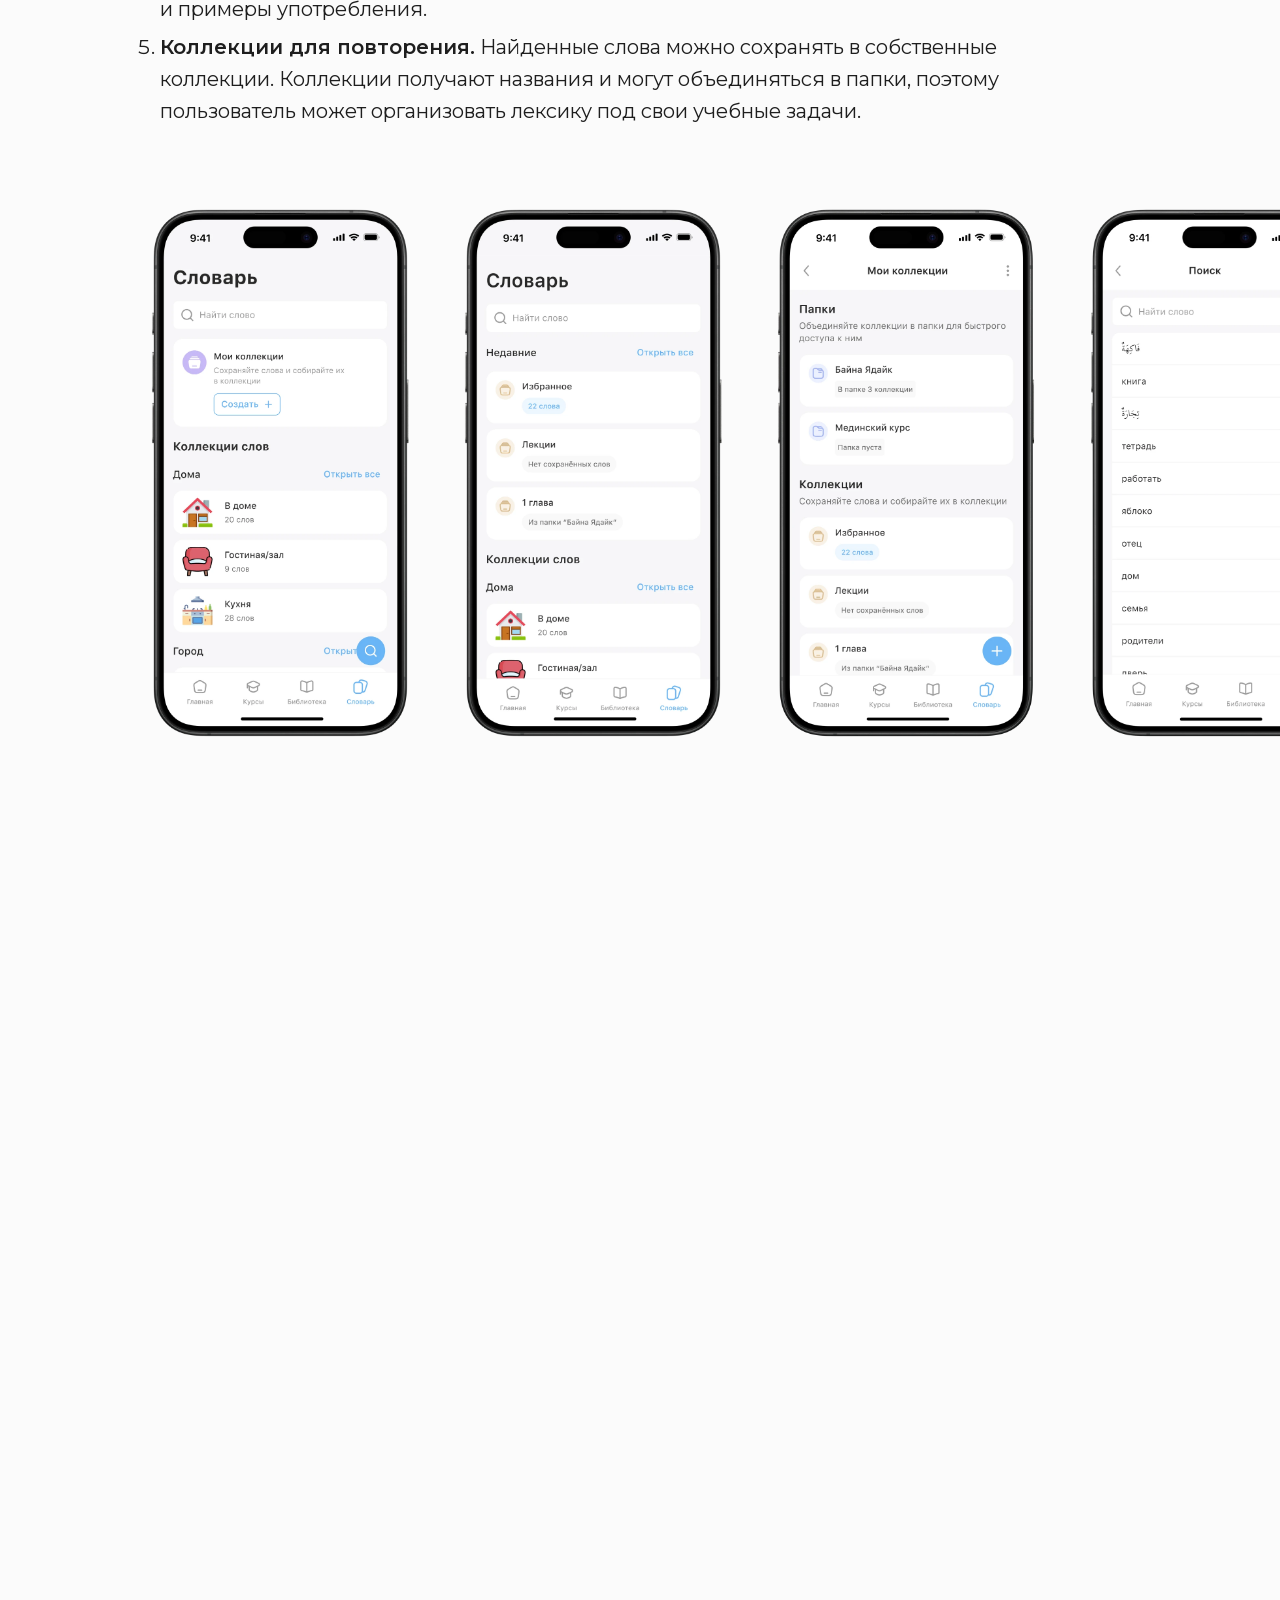
==== commit e2b85b09: "Стили и счётчик Метрики" ====
--- a/kalimat-app.html
+++ b/kalimat-app.html
@@ -36,8 +36,12 @@
   <!-- Стили кейсов: общая система + раскладка этой страницы -->
   <link rel="stylesheet" href="css/case.css">
   <link rel="stylesheet" href="css/case-kalimat.css">
+  <!-- Яндекс Метрика: код в js/metrika.js, Вебвизор выключен -->
+  <script src="js/metrika.js"></script>
 </head>
 <body>
+  <!-- Яндекс Метрика для браузеров без JavaScript -->
+  <noscript><div><img src="https://mc.yandex.ru/watch/112800374" style="position:absolute; left:-9999px;" alt=""></div></noscript>
 
   <!-- Кастомный курсор-стрелка -->
   <div id="pd-cursor" aria-hidden="true">
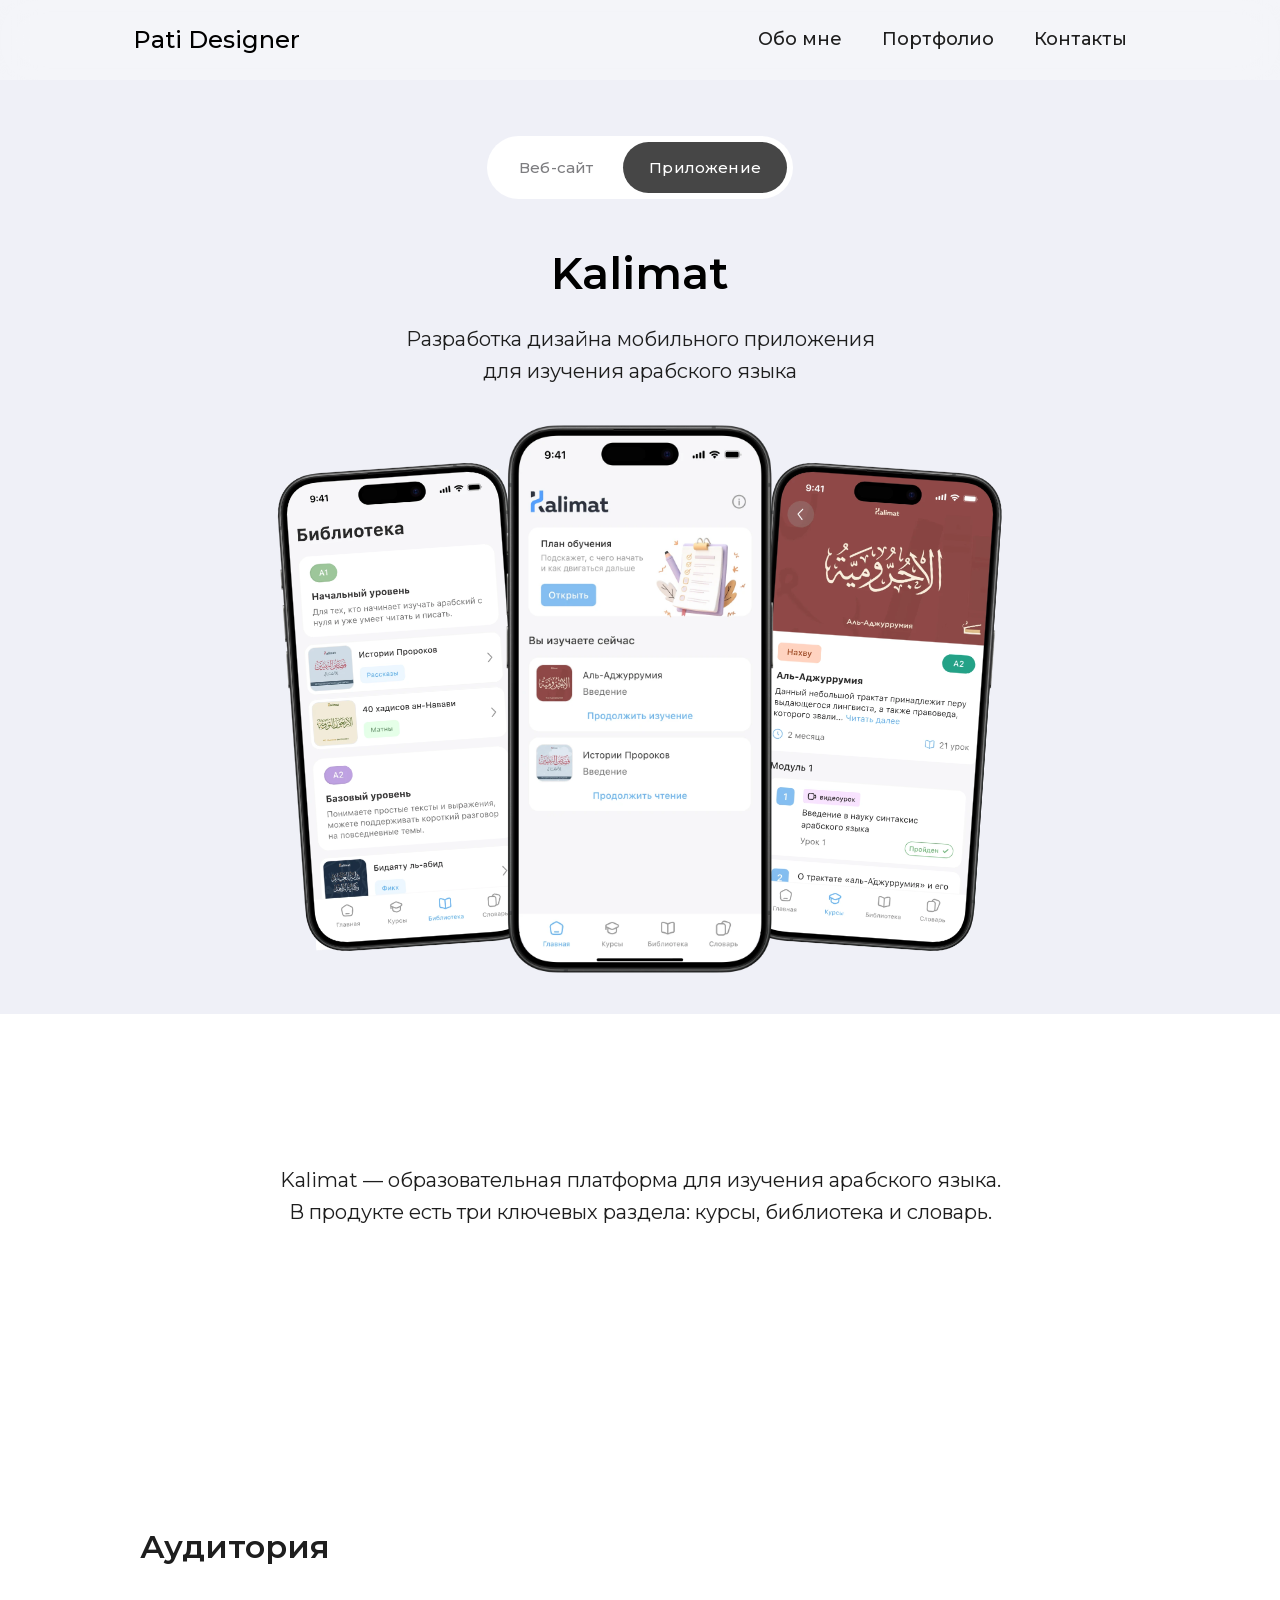
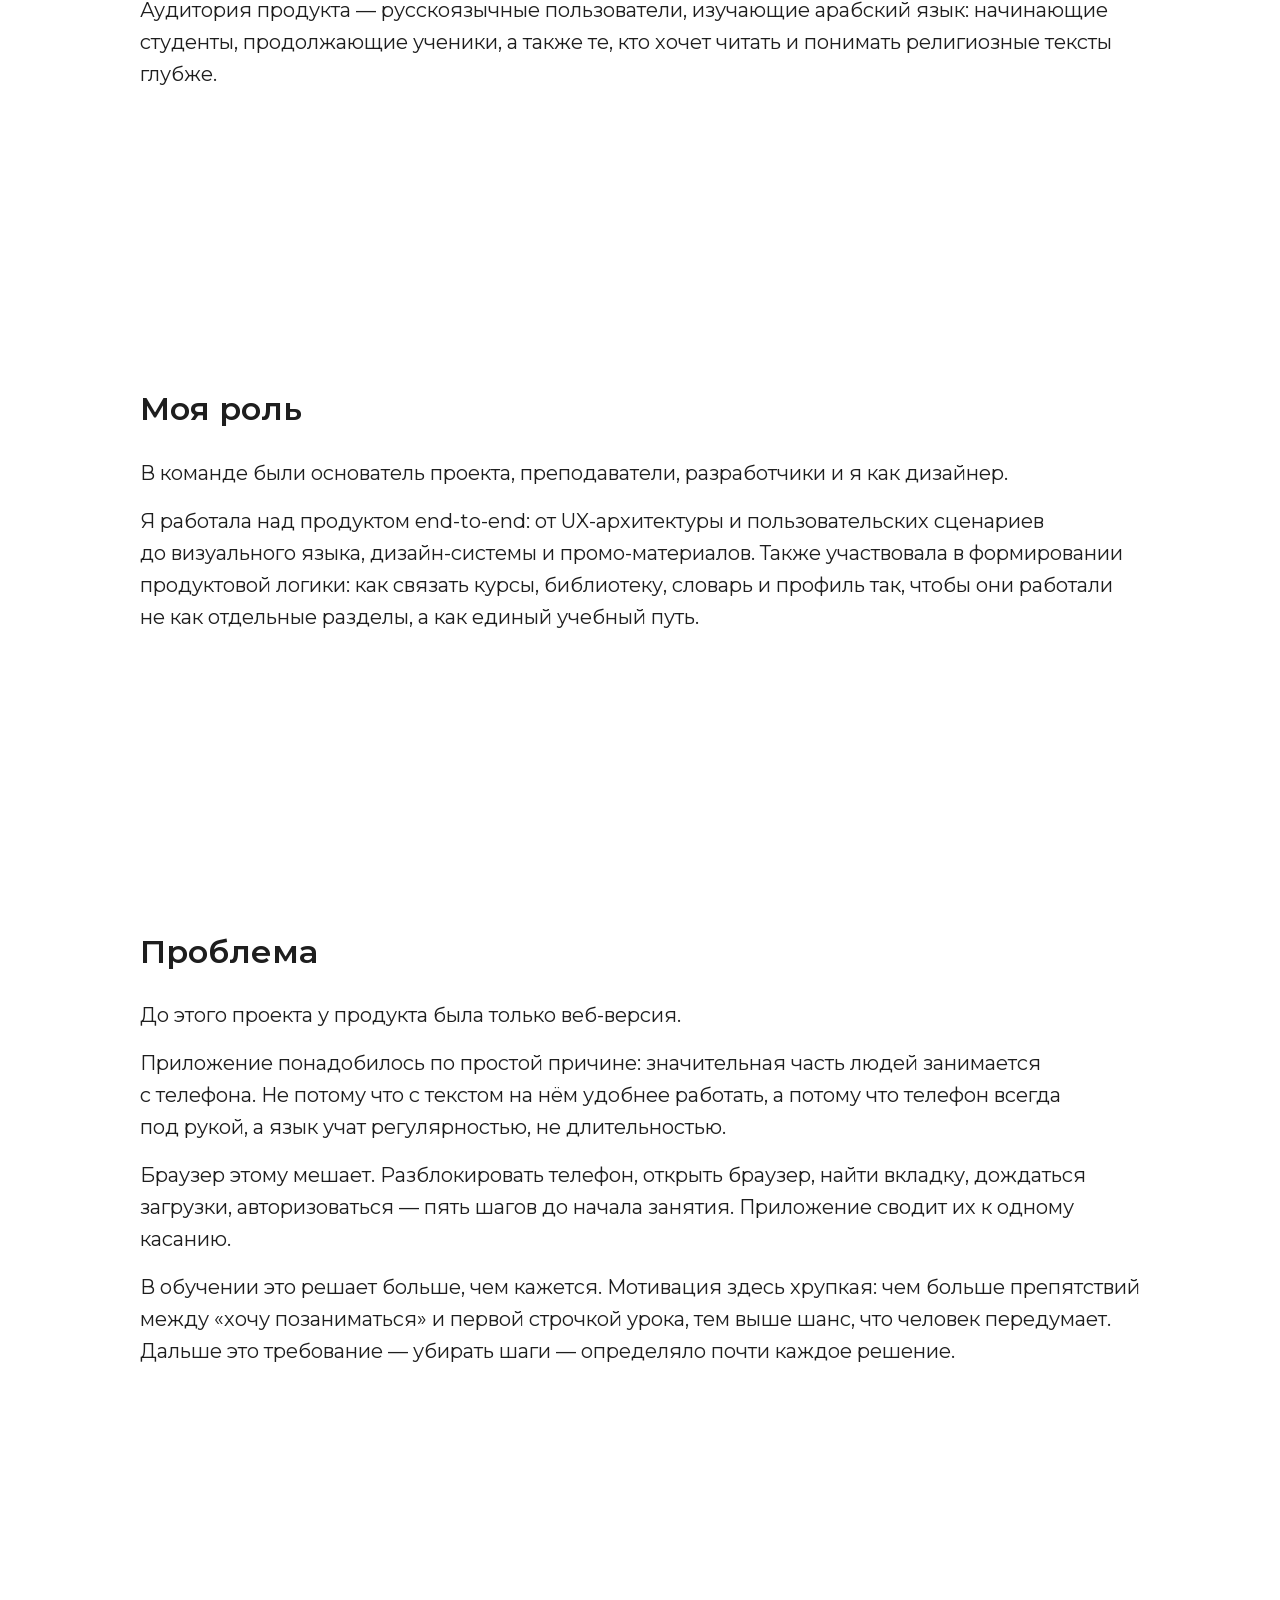
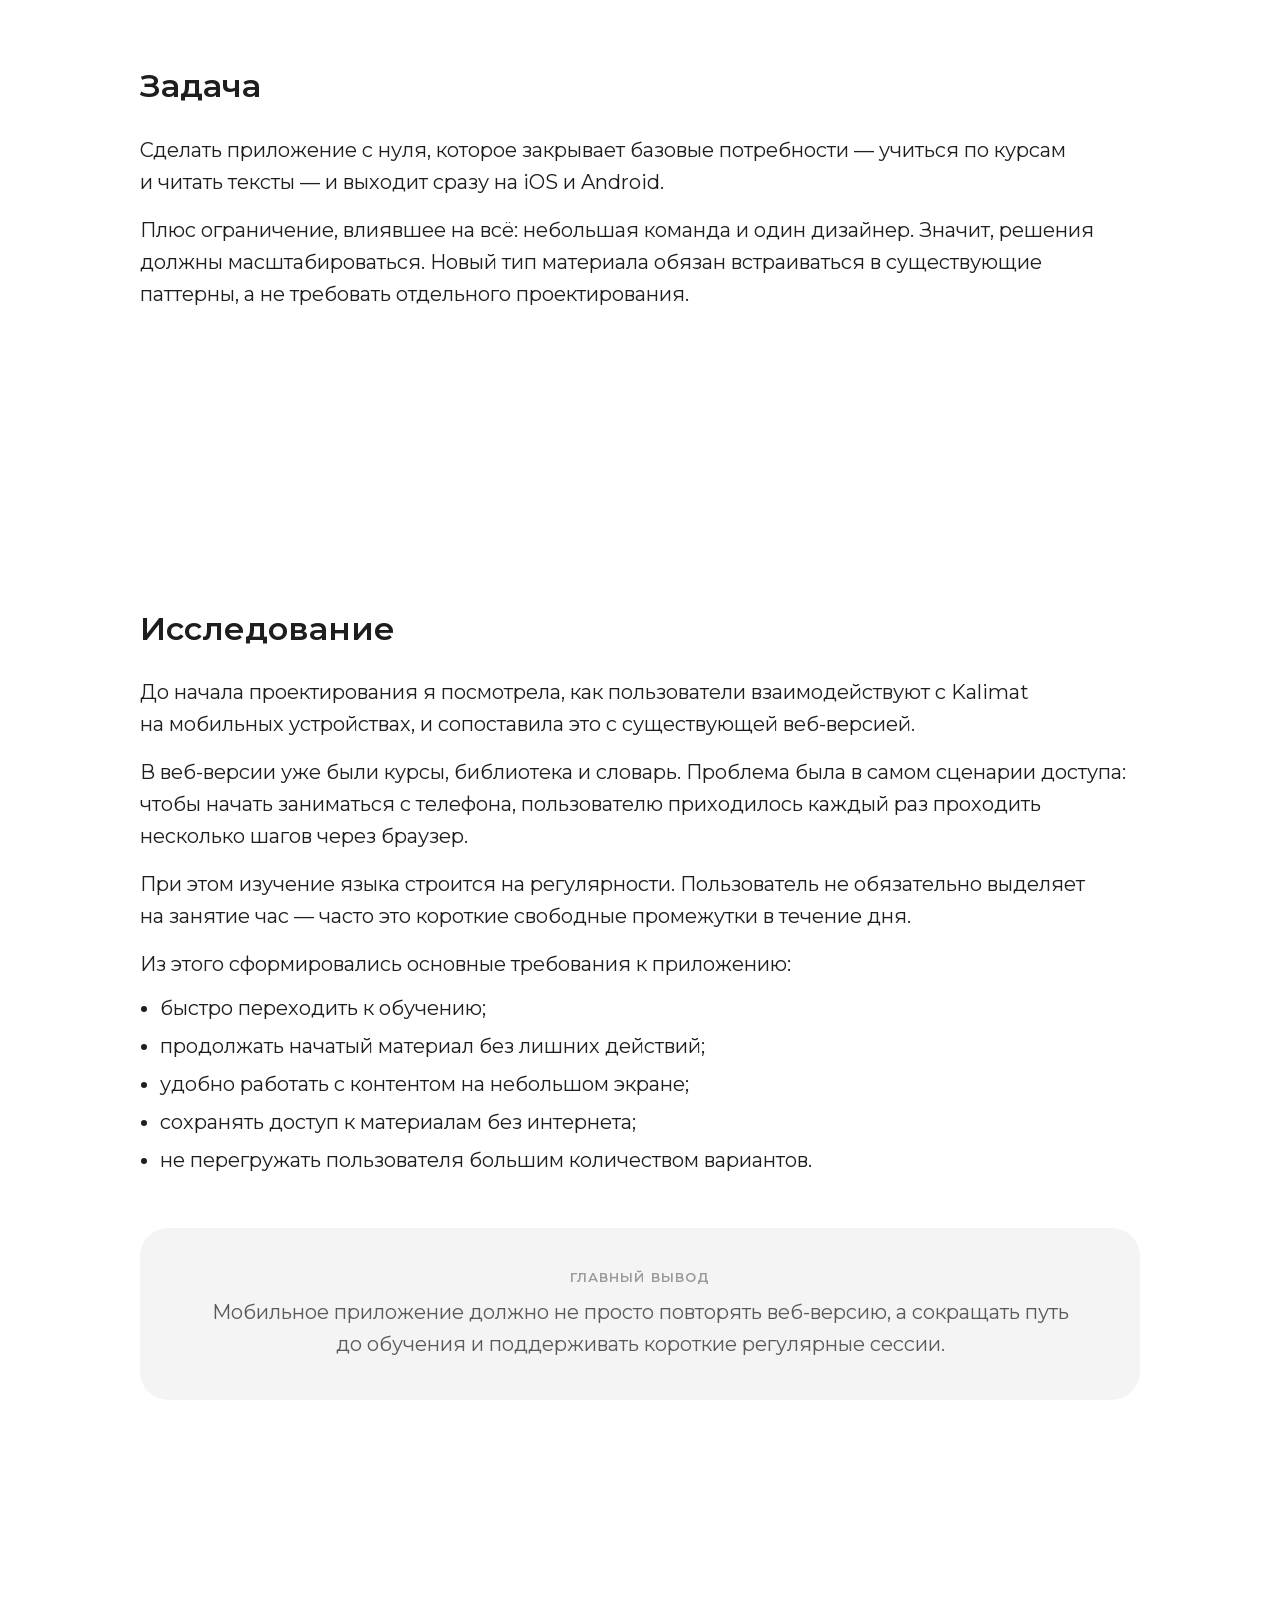
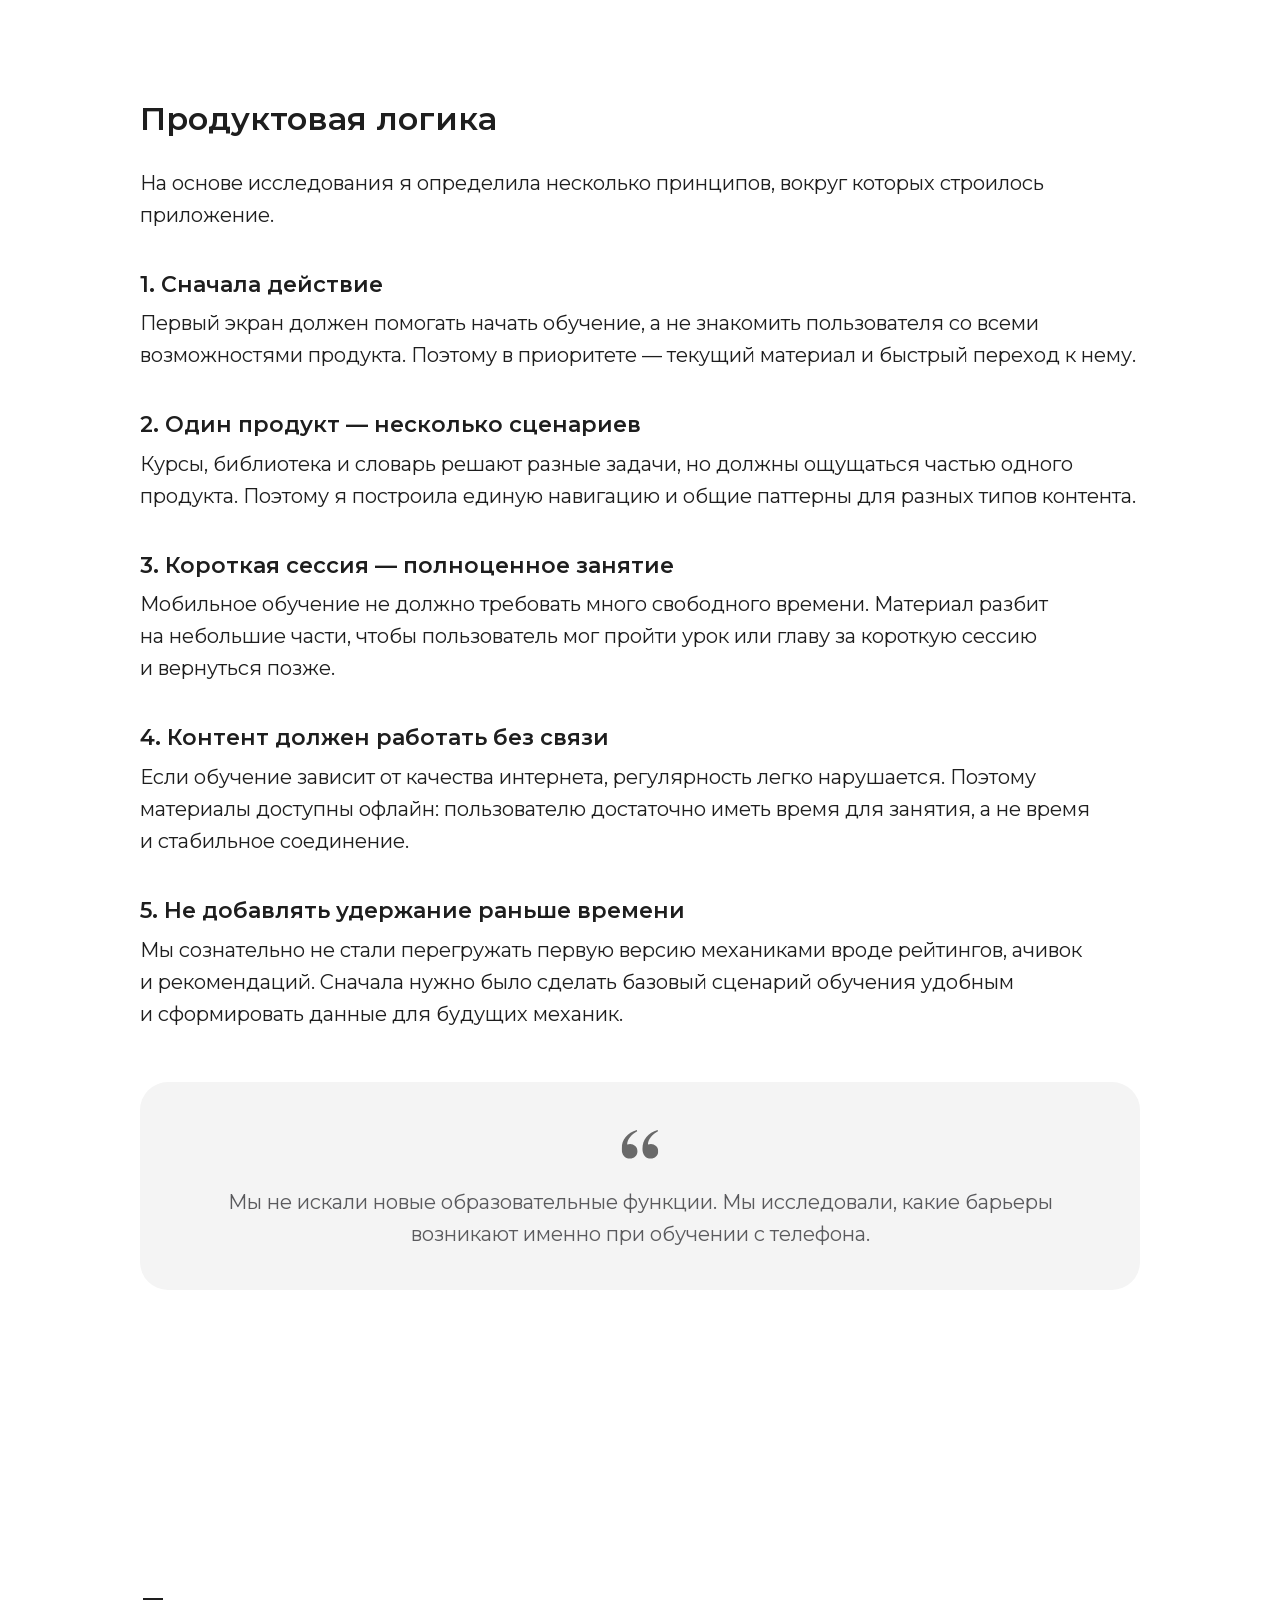
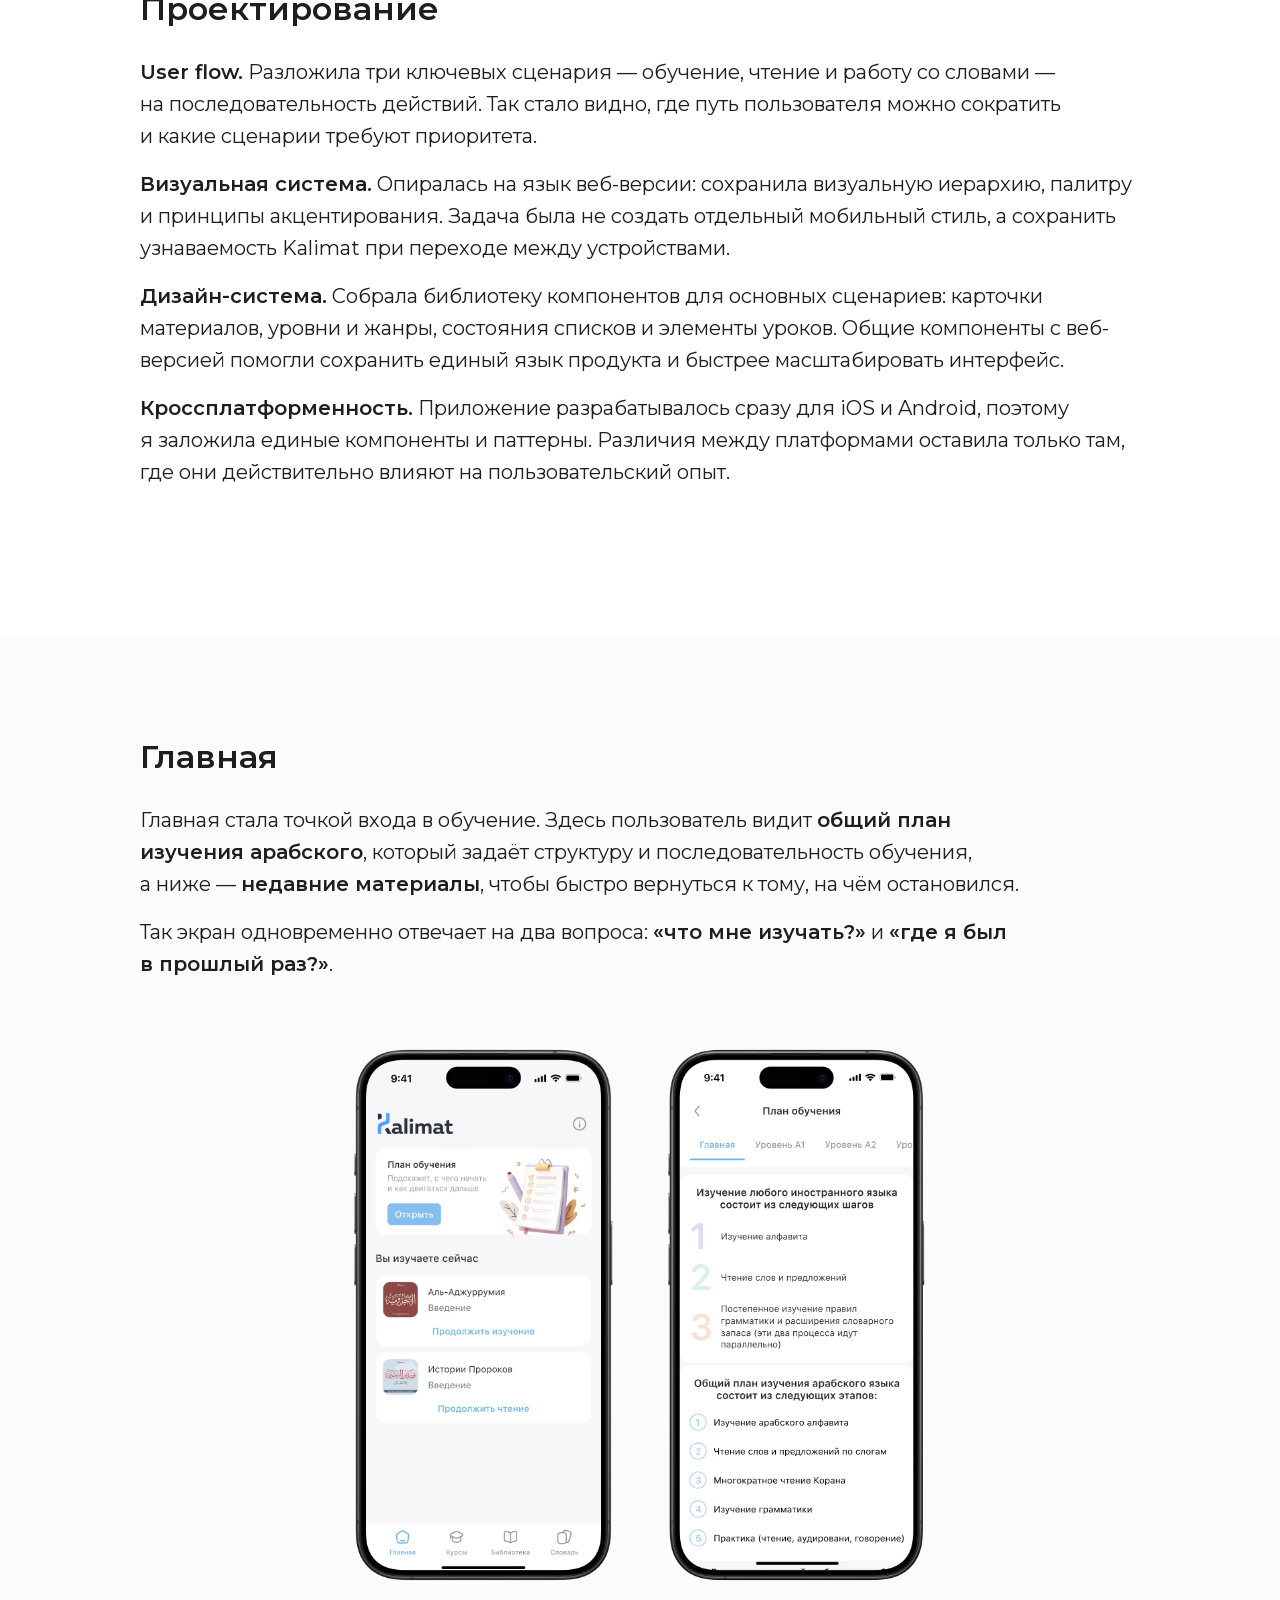
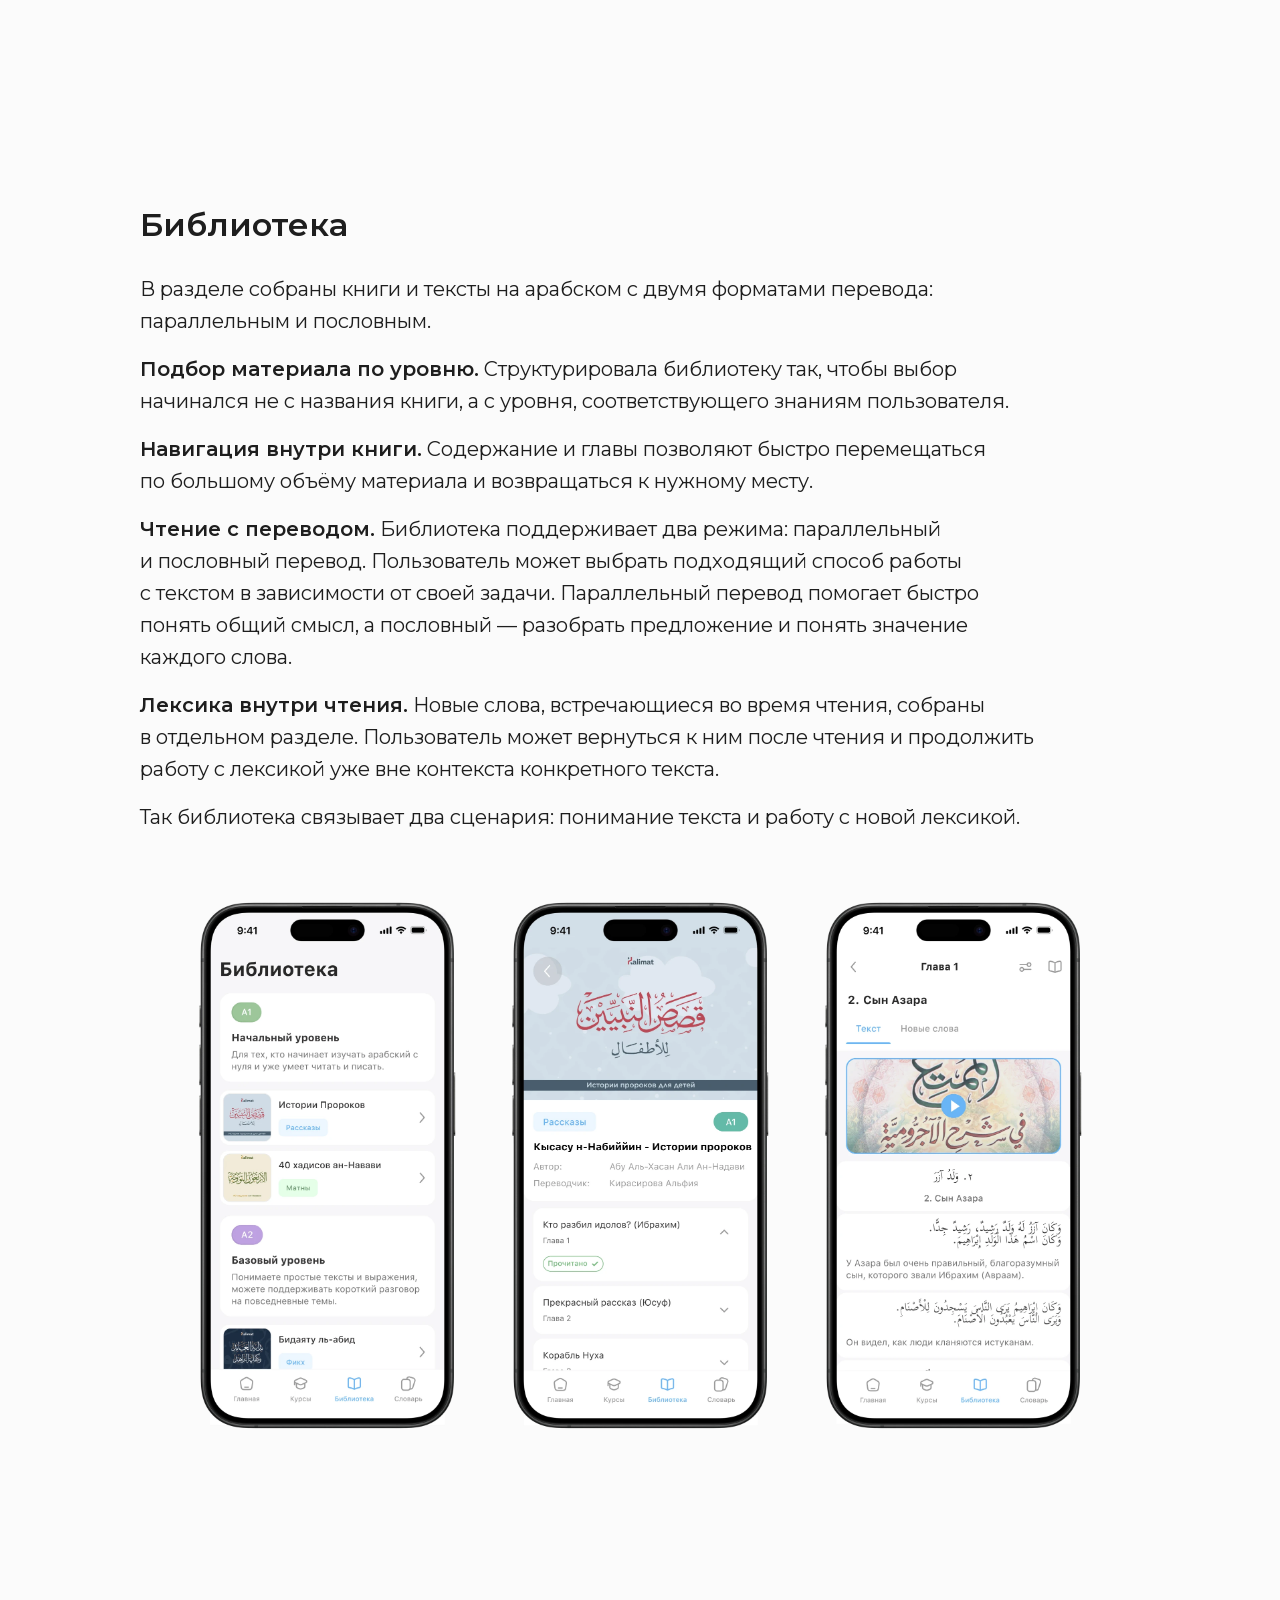
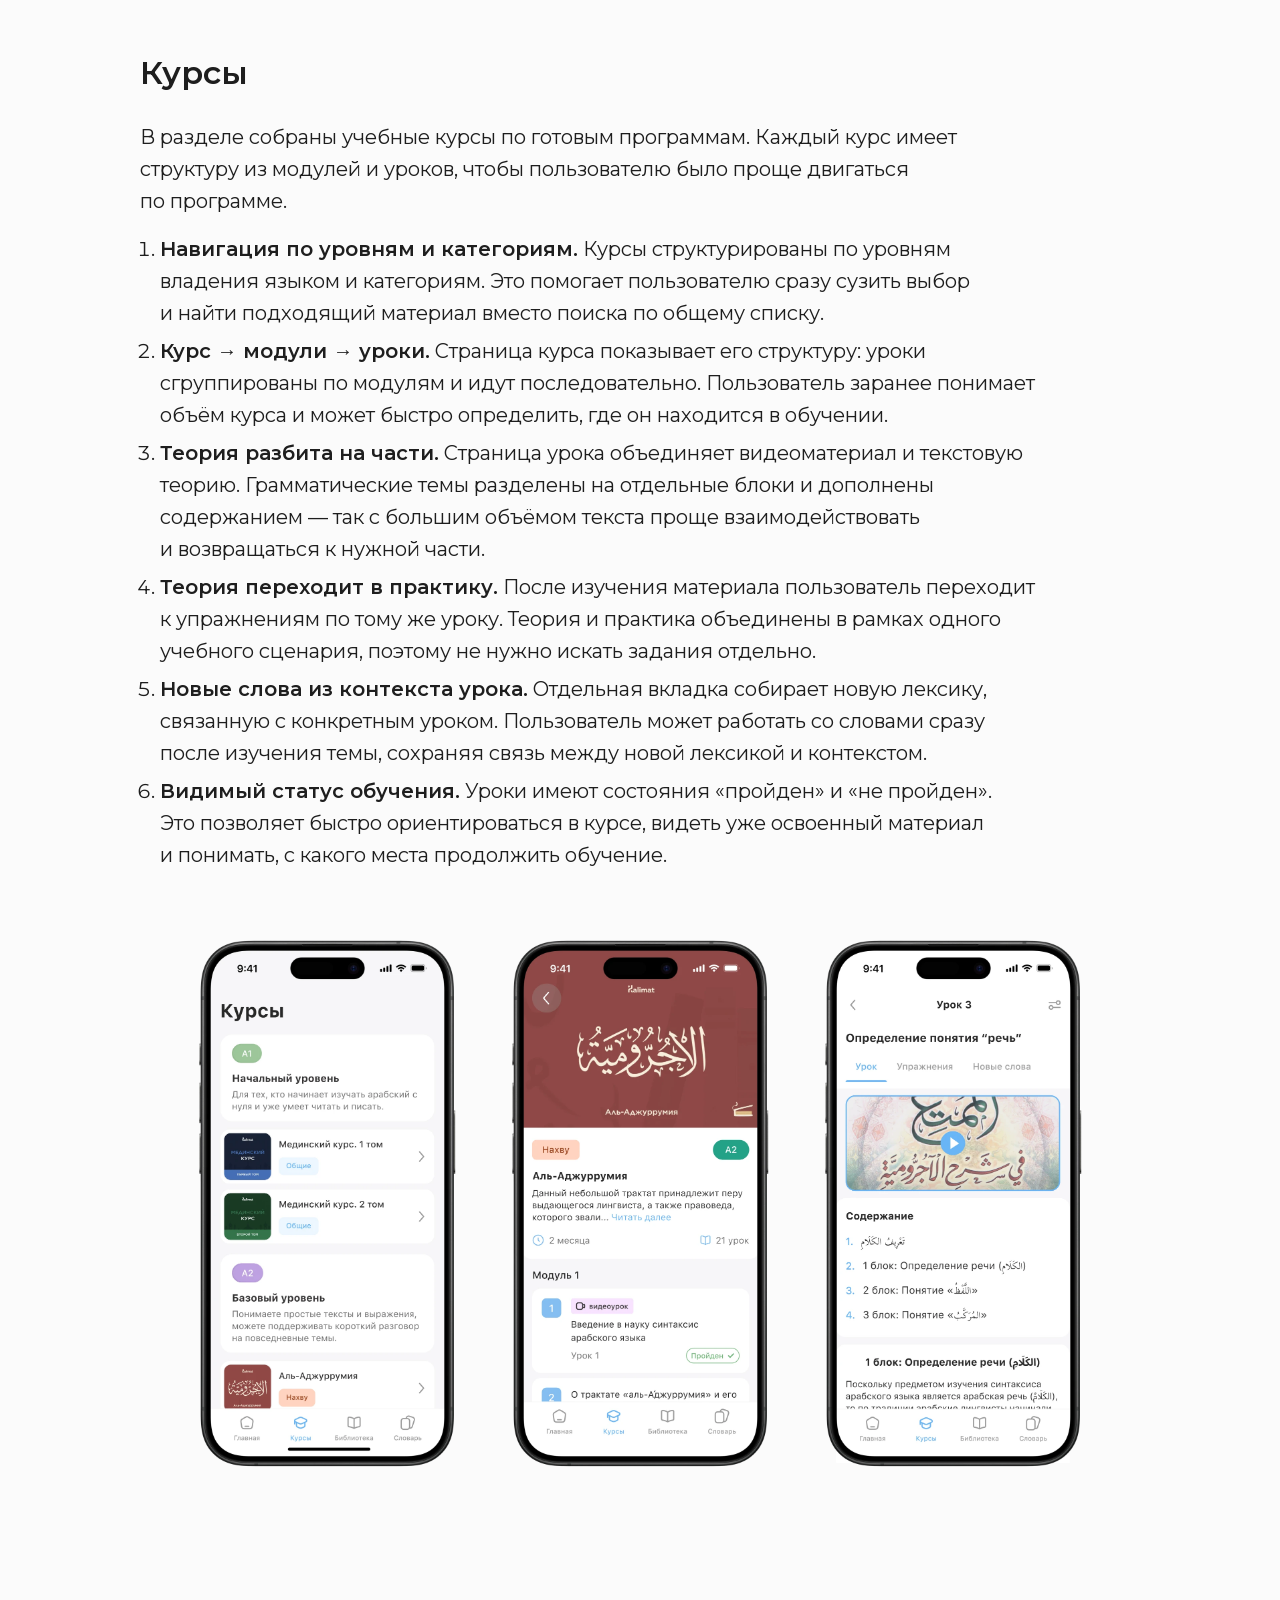
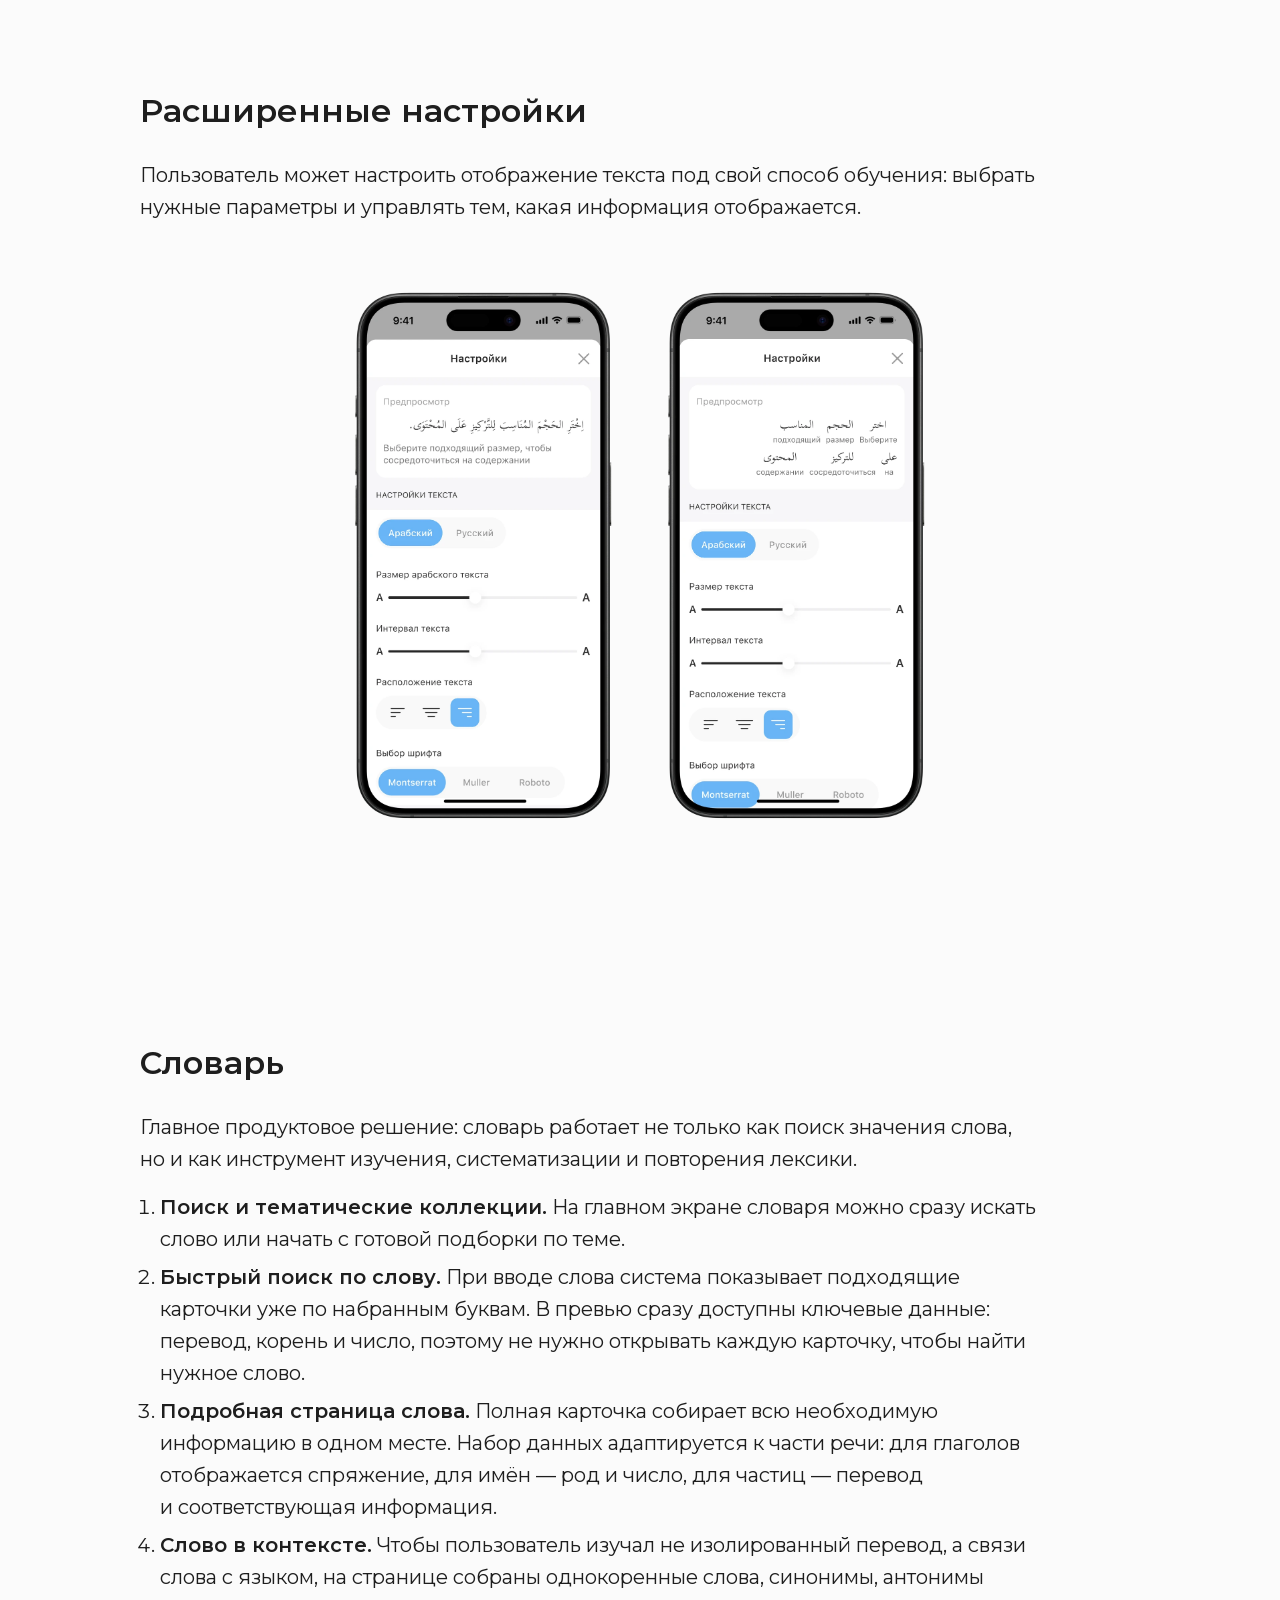
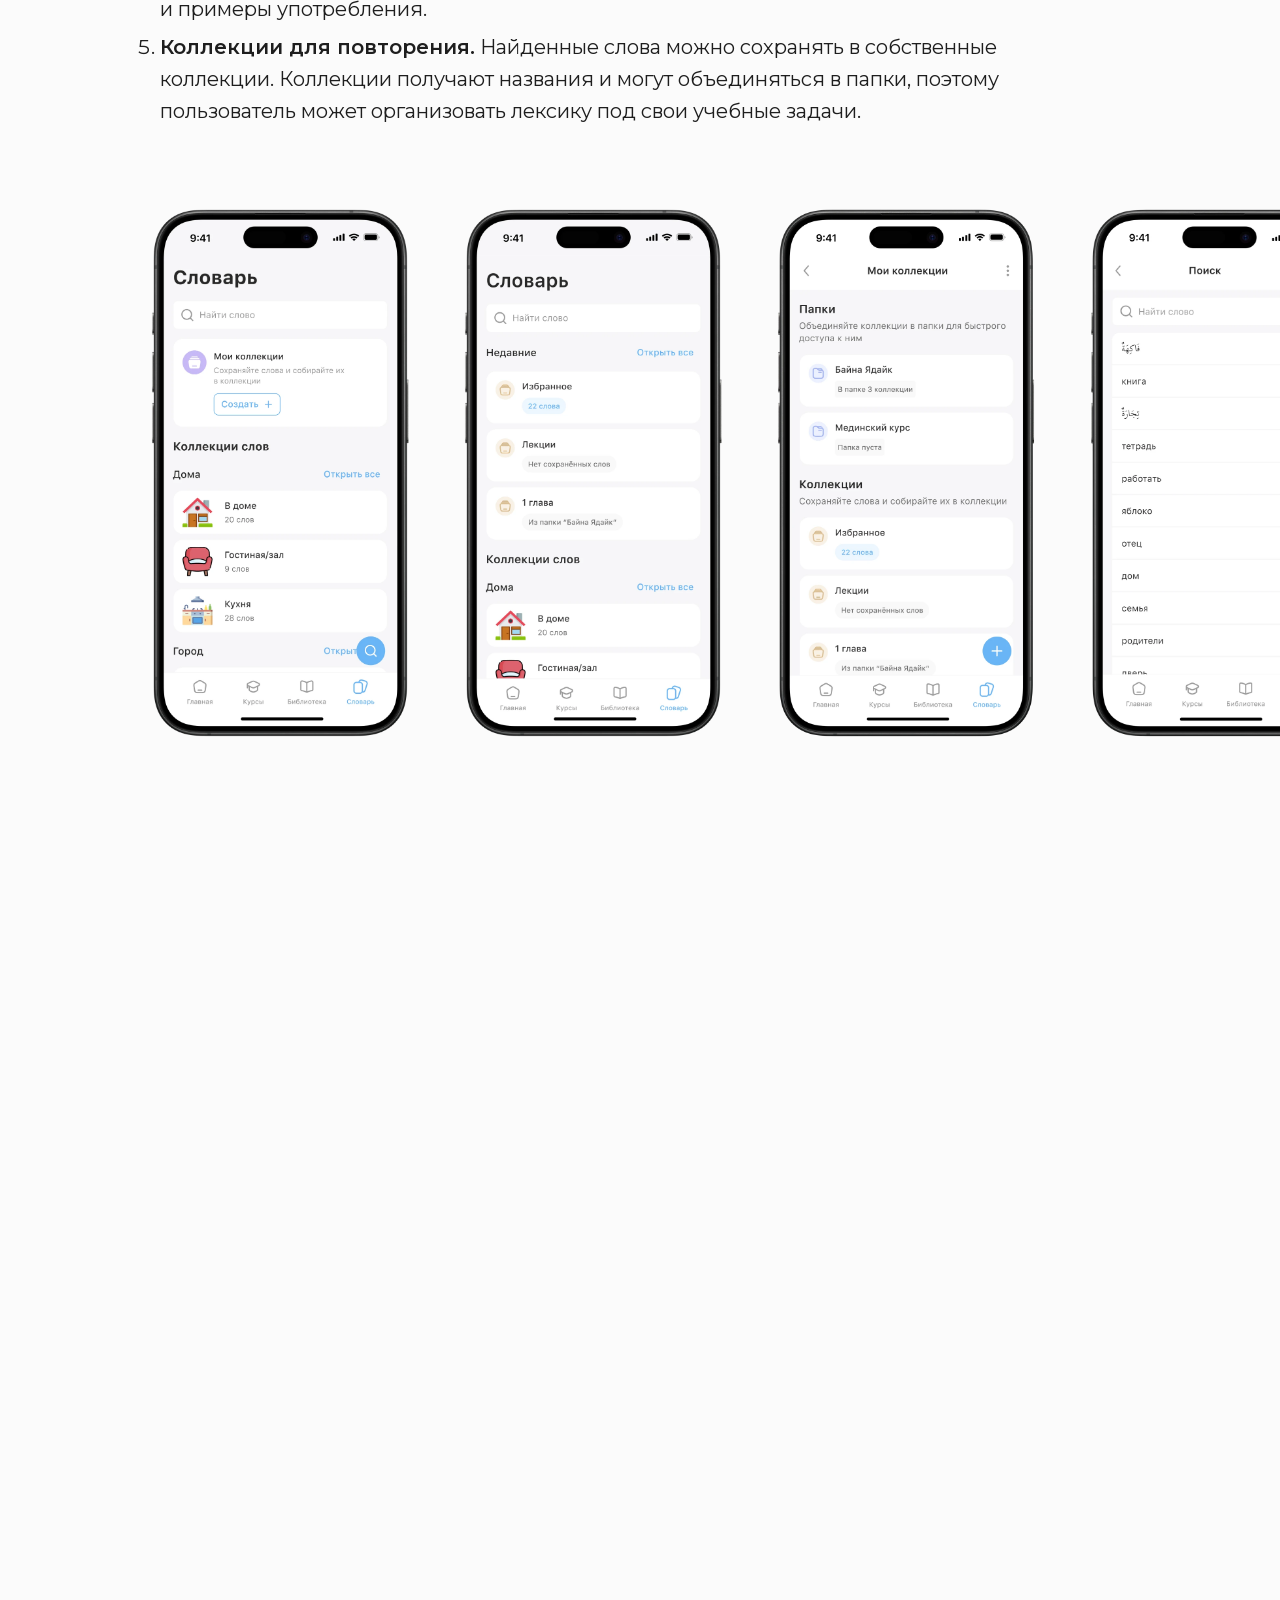
==== commit bbbe900a: "Убрать метрику" ====
--- a/kalimat-app.html
+++ b/kalimat-app.html
@@ -22,6 +22,9 @@
   <!-- Иконка сайта -->
   <link rel="icon" href="favicon.svg" type="image/svg+xml">
   <link rel="icon" href="favicon-32.png" sizes="32x32" type="image/png">
+  <link rel="icon" href="favicon.ico" sizes="16x16 32x32 48x48">
+  <link rel="icon" href="favicon-120.png" sizes="120x120" type="image/png">
+  <link rel="icon" href="favicon-192.png" sizes="192x192" type="image/png">
   <link rel="apple-touch-icon" href="apple-touch-icon.png">
 
   <!-- Шрифты -->
@@ -36,12 +39,8 @@
   <!-- Стили кейсов: общая система + раскладка этой страницы -->
   <link rel="stylesheet" href="css/case.css">
   <link rel="stylesheet" href="css/case-kalimat.css">
-  <!-- Яндекс Метрика: код в js/metrika.js, Вебвизор выключен -->
-  <script src="js/metrika.js"></script>
 </head>
 <body>
-  <!-- Яндекс Метрика для браузеров без JavaScript -->
-  <noscript><div><img src="https://mc.yandex.ru/watch/112800374" style="position:absolute; left:-9999px;" alt=""></div></noscript>
 
   <!-- Кастомный курсор-стрелка -->
   <div id="pd-cursor" aria-hidden="true">
--- a/css/style.css
+++ b/css/style.css
@@ -13,7 +13,6 @@
      9.  Контакты
      10. Появление блоков и курсор-след
      11. Адаптив: планшет и узкие экраны, затем телефон
-     12. Плашка о cookies
 
    Правила:
      — размеры и цвета берём из переменных :root, не хардкодим;
@@ -263,11 +262,11 @@
 .pd-nav-drawer__link {
   display: block;
   font-family: 'Montserrat', sans-serif;
-  font-size: 38px;
+  font-size: 32px;   /* было 38px — на телефоне пункты читались слишком крупно */
   font-weight: 600;
   color: var(--text-primary);
   text-decoration: none;
-  letter-spacing: -1px;
+  letter-spacing: -0.8px;
   padding: 14px 0;
   opacity: 0;
   transition: opacity 0.25s ease, color 0.2s ease;
@@ -1602,6 +1601,9 @@
   .contacts__heading { font-size: 22px; }
   .contacts__subtext { font-size: 15px; }
   .contacts__cta     { font-size: 26px; }
+  /* при нажатии текст растёт не до 52px, как на десктопе, а до 34px:
+     в узкой карточке 52px смотрелись слишком крупно */
+  .contacts__card:hover .contacts__cta { font-size: 34px; }
   .contacts__links   { gap: 8px; }
 
   /* Кнопки в футере — меньше */
@@ -1643,80 +1645,3 @@
     .gallery__photo { padding: 12px; border-radius: 32px; --ph: 400px; }
     .gallery__covers { transform: scale(calc(0.8 * min(680px, 92vw) / 680px)); }
 }
-
-
-/* ===== ПЛАШКА О COOKIES =====
-   Плашка о cookies: светлая карточка по центру снизу. Создаётся в js/main.js,
-   после «Хорошо» больше не показывается. */
-.pd-cookie {
-  position: fixed;
-  left: 0;
-  right: 0;
-  margin-inline: auto;            /* центр без translate(-50%) — текст рисуется чётче */
-  bottom: 32px;
-  z-index: 95;                       /* над контентом, под мобильным меню и прелоадером */
-  width: max-content;
-  max-width: calc(100% - 40px);   /* по ширине текста, но не шире экрана */
-  display: flex;
-  align-items: center;
-  gap: 24px;
-  padding: 12px 12px 12px 28px;
-  background: #fff;
-  border-radius: 100px;
-  box-shadow: 0 12px 40px rgba(30, 30, 30, 0.14);
-  font-family: 'Montserrat', sans-serif;
-  opacity: 0;
-  transform: translateY(24px);
-  transition: opacity .5s cubic-bezier(.19,1,.22,1), transform .6s cubic-bezier(.19,1,.22,1);
-  pointer-events: none;
-}
-.pd-cookie.is-in  { opacity: 1; transform: none; pointer-events: auto; }
-.pd-cookie.is-out { opacity: 0; transform: translateY(24px); pointer-events: none; }
-.pd-cookie__text {
-  flex: 1;
-  font-size: 15px;
-  line-height: 1.45;
-  color: var(--text-secondary);
-}
-.pd-cookie__link {
-  color: inherit;
-  text-decoration: underline;
-  text-underline-offset: 3px;
-  text-decoration-color: var(--contact-bg);
-}
-.pd-cookie__ok {
-  flex-shrink: 0;
-  padding: 13px 26px;
-  border: 0;
-  border-radius: 100px;
-  background: var(--btn-accent);
-  color: var(--btn-text);
-  font-family: inherit;
-  font-size: 15px;
-  font-weight: 500;
-  cursor: pointer;
-  transition: transform .25s ease;
-}
-.pd-cookie__ok:focus-visible,
-.pd-cookie__link:focus-visible { outline: 3px solid var(--contact-bg); outline-offset: 3px; }
-@media (hover: hover) {
-  .pd-cookie__ok:hover { transform: translateY(-2px); }
-  .pd-cookie__link:hover { text-decoration-color: currentColor; }
-}
-@media (max-width: 639px) {
-  .pd-cookie {
-    bottom: max(16px, env(safe-area-inset-bottom));
-    width: calc(100% - 32px);
-    max-width: none;
-    flex-direction: column;
-    align-items: stretch;
-    gap: 14px;
-    padding: 20px;
-    border-radius: 24px;
-  }
-  .pd-cookie__ok { width: 100%; padding: 14px; }
-}
-@media (prefers-reduced-motion: reduce) {
-  .pd-cookie { transition: opacity .2s ease; transform: none; }
-  .pd-cookie.is-out { transform: none; }
-}
--- a/css/case.css
+++ b/css/case.css
@@ -376,10 +376,14 @@
   flex-shrink: 0;
   width: 220px;
   height: 52px;
-  /* белая с тёмной обводкой — как «Открыть Behance» на первом экране;
-     без обводки на белом фоне блока кнопку не видно */
-  background-color: #fff;
-  border-color: var(--btn-ink);
+  /* без заливки и без обводки: в покое — просто надпись,
+     при наведении под ней проявляется светло-серая плашка */
+  background-color: transparent;
+  border-color: transparent;
+}
+.case-more__cta:hover {
+  background-color: #f2f2f2;
+  color: var(--btn-ink);
 }
 /* Кнопка стоит в самом низу .case-more с overflow: hidden. Обычный сдвиг
    появления (100px) уводил её за край блока: наблюдатель не видел кнопку,
